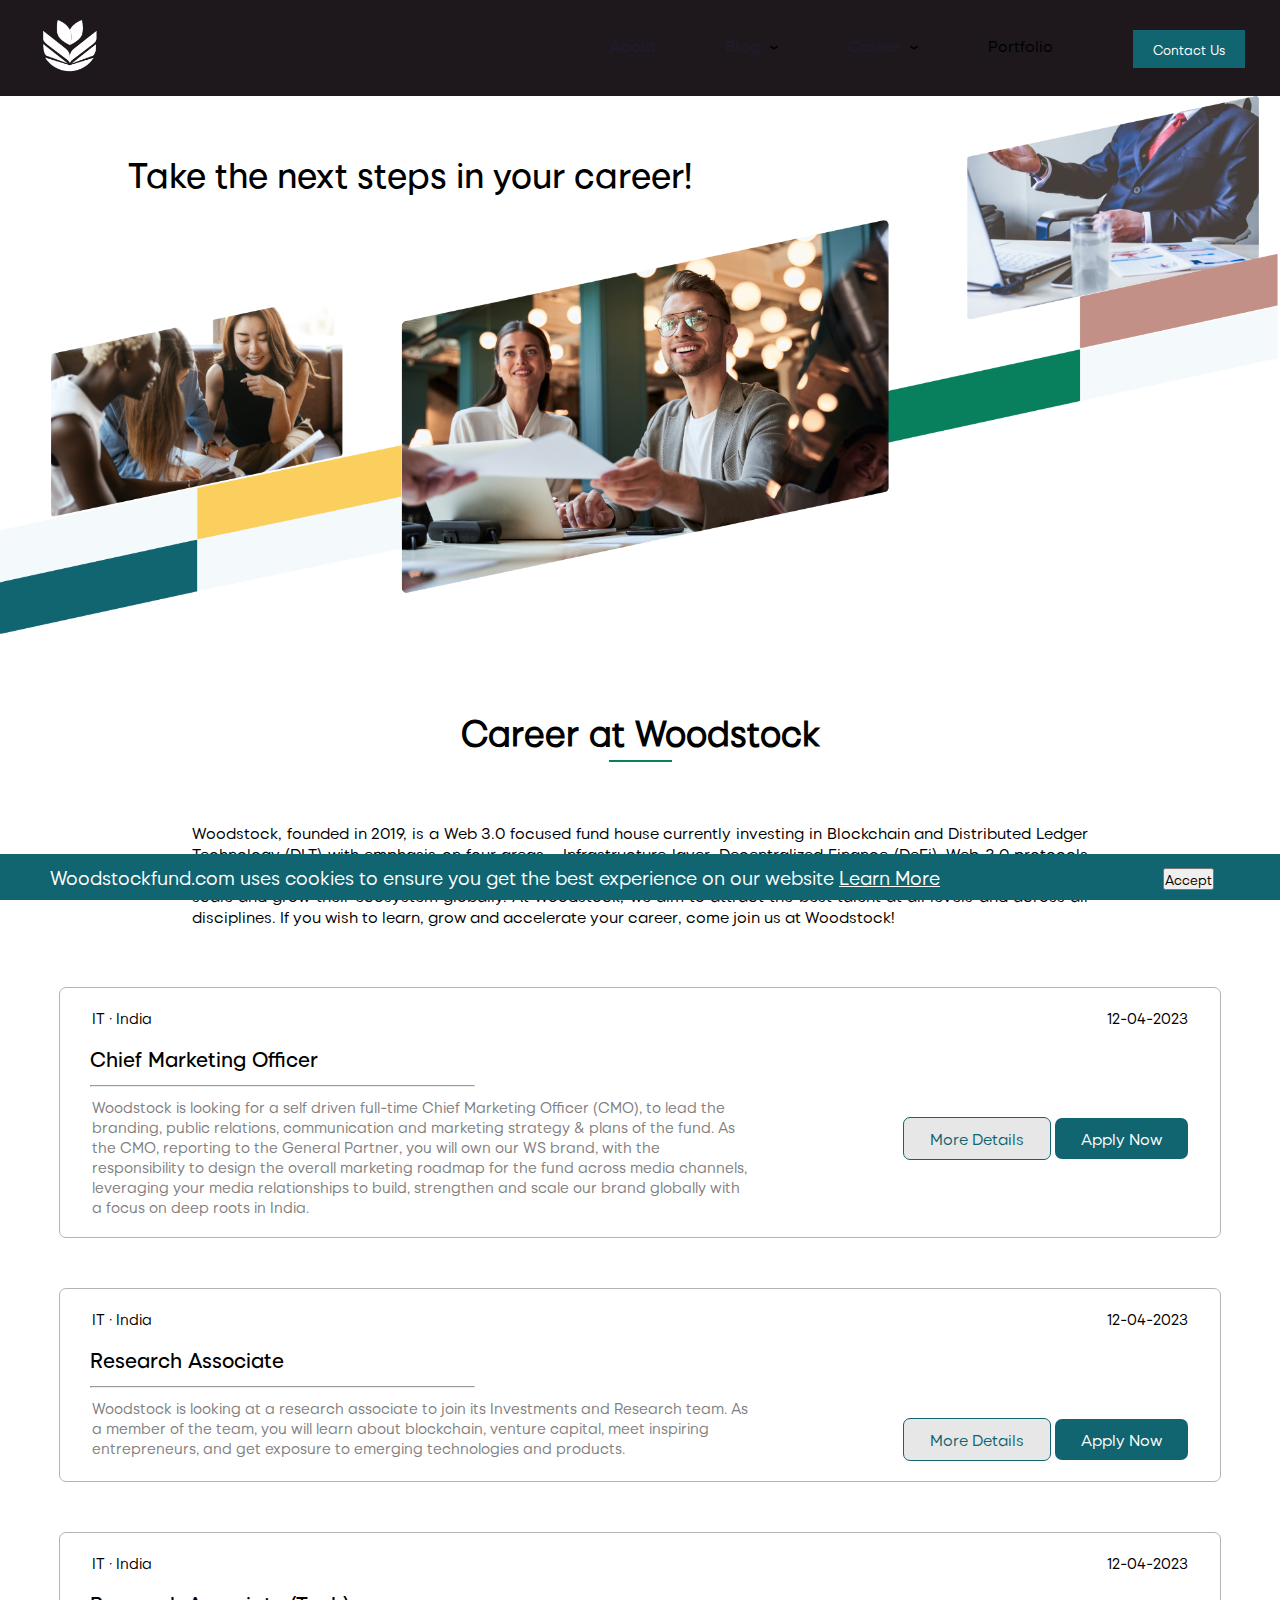
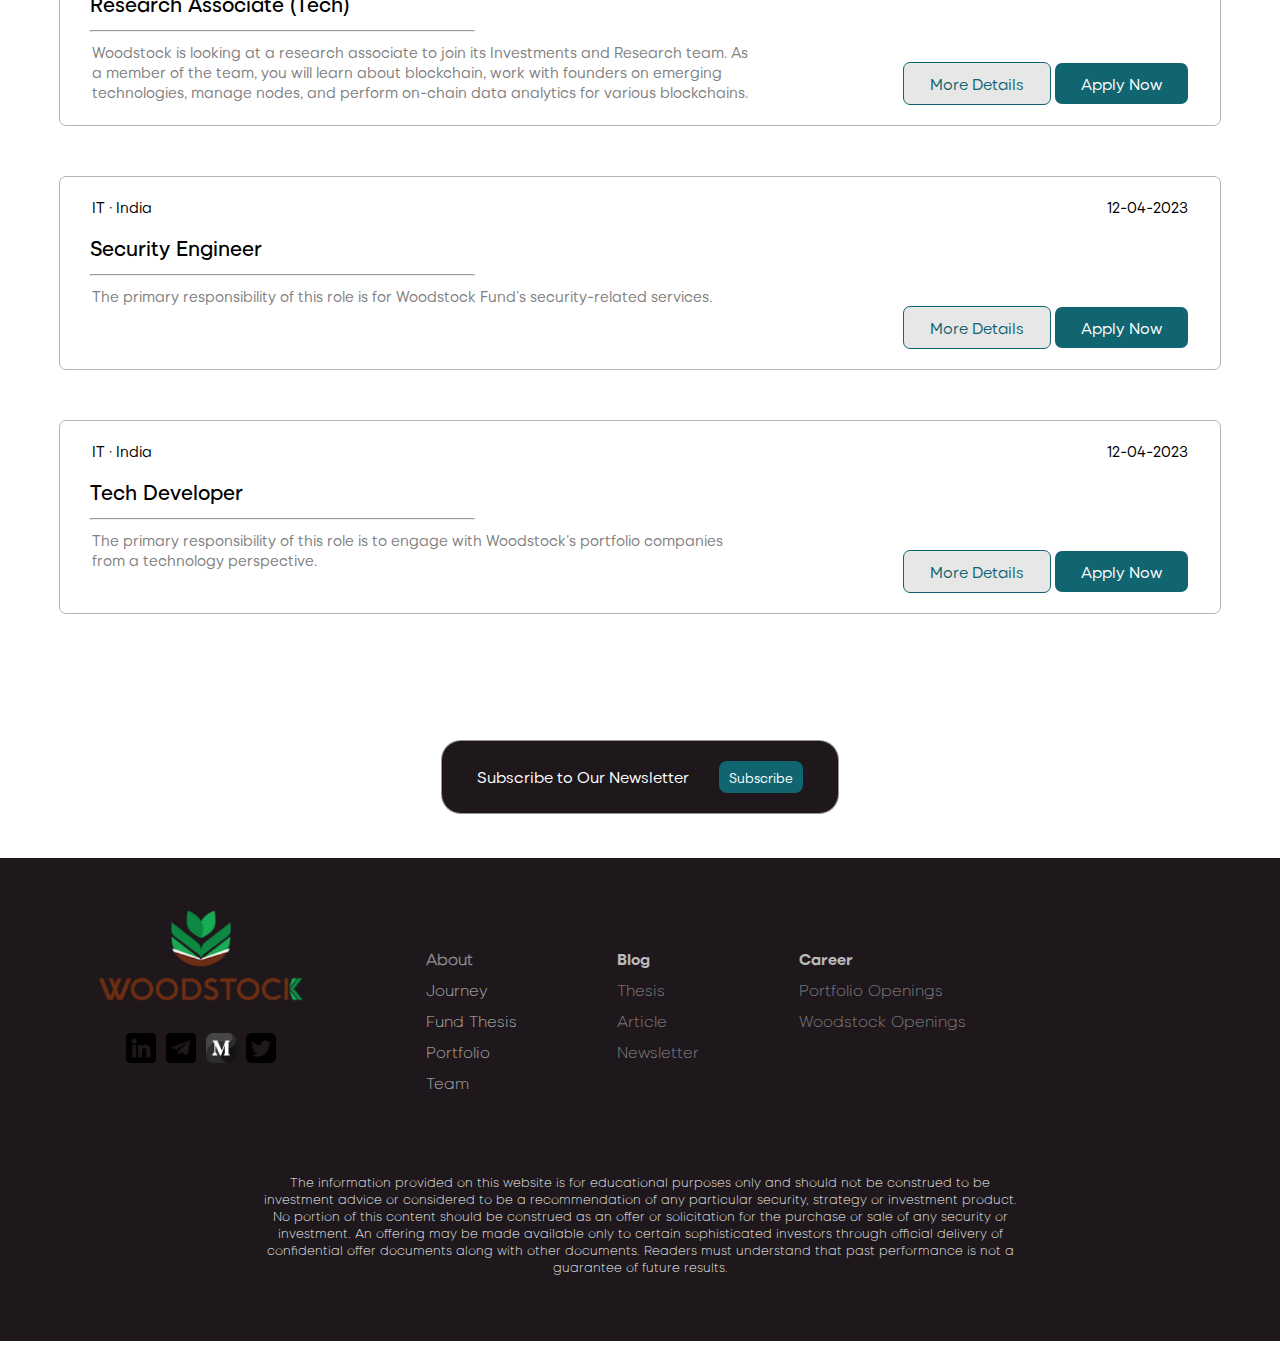
==== Career.html @ dc833dac "deploy" ====
<!DOCTYPE html>
<html lang="en">

<head>
   <meta charset="UTF-8">
   <meta http-equiv="X-UA-Compatible" content="IE=edge">
   <meta name="viewport" content="width=device-width, initial-scale=1.0">
   <link rel="stylesheet" href="style.css">
   <link rel="preconnect" href="https://fonts.googleapis.com">
   <link rel="stylesheet" href="Career.css">
   <link rel="icon" type="image/x-icon" href="/favicons.ico">
   <link rel="preconnect" href="https://fonts.gstatic.com" crossorigin>
   <link rel="stylesheet" href="https://unpkg.com/aos@next/dist/aos.css" />
   <link href="https://fonts.googleapis.com/css2?family=Poppins:wght@100;200;300;400;500;600;700;800;900&display=swap"
      rel="stylesheet">


   <title>Career | Workstock</title>
</head>

<body>

   <div id="apply-id-popup" class="apply-now-btn-pup">
      <span onclick="closepopup()" class="apply-now-x">X</span>
      <script charset="utf-8" type="text/javascript" src="//js.hsforms.net/forms/v2.js?pre=1"></script>
<script>
  hbspt.forms.create({
    region: "na1",
    portalId: "19859707",
    formId: "416e3d0a-2fb8-458c-b2ff-1b8a1da71794"
  });
</script>
   </div>

   <div id="btn-cookies" class="cookies">
      Woodstockfund.com uses cookies to ensure you get the best experience on our website <a style="color: white;" href="LearnMore">Learn More</a>
      <div onclick="controlcoo()" class="btn-cookie"><button>Accept</button></div>
   </div>

   <!-- NAVBAR -->
   <div style="background-color: #1e181c;" class="nav-div">
      <nav class="nav">
         <img id="img-logo-new" onclick="window.location='/'" src="./assets/Logos/Group 1.png"></img>
         <div class="logo-div">
            <!-- <img onclick="window.location='/'" src="./assets/Logos/Group 1.png"></img> -->
            <!-- <img onclick="window.location='/'" src="./assets/Logos/Group 1.png"></img> -->
            <ul class="nav-ul">
               <li onclick="window.location.href='/'" id="about-main">About <span></span>

               </li>
               <li class="blog-main" id="about-main">Blog<img id="downarrow" src="./assets/Designs/down-arrow.png">
                  <span></span>
                  <!-- <img style="margin:auto;display: block;width: 30px;height: 2px;position: relative;right: 17px;" src="./assets/Images/Rectangle 1421.png"></img> -->
                  <div id="blog-div" class="about-div">
                     <p id="about-p"><a style="text-decoration: none;" href="https://blog.woodstockfund.com/#thesis"
                           target="_blank">Thesis </a>
                        <img id='border-img' style="display:block" src="./assets/Designs/Path 5831.png"></img>
                     </p>
                     <div class="break-line"></div>
                     <p id="about-p"> <a style="text-decoration: none;" href="https://blog.woodstockfund.com/#art"
                           target="_blank">Article</a>
                        <img id='border-img' style="display:block" src="./assets/Designs/Path 5831.png"></img>
                     </p>
                     <div class="break-line"></div>
                     <p id="about-p"> <a style="text-decoration: none;" href="https://blog.woodstockfund.com/#pdf"
                           target="_blank">Newsletter</a>
                        <img id='border-img' style="display:block" src="./assets/Designs/Path 5831.png"></img>
                     </p>
                     <!-- <p onclick="ourOrigin(4)">Our Team</p> -->
                  </div>
                  <script>
                     function showBlog() {
                        document.getElementById('blog-div').style.display = 'block';
                     }
                     function hideBlog() {
                        document.getElementById('blog-div').style.display = 'none';
                     }
                     window.onload(checkcook());
                     function checkcook() {
                        let cookie = localStorage.getItem('accept');
                        if (cookie == 'yes') {
                           document.getElementById('btn-cookies').style.display = 'none';
                        }
                        console.log(cookie);
                     }
                     function controlcoo() {
                        localStorage.setItem('accept', 'yes');
                        document.getElementById('btn-cookies').style.display = 'none';

                     }
                  </script>
               </li>
               <li class="blog-main" id="about-main">Career<img id="downarrow" src="./assets/Designs/down-arrow.png">
                  <span></span>
                  <!-- <img style="margin:auto;display: block;width: 30px;height: 2px;position: relative;right: 17px;" src="./assets/Images/Rectangle 1421.png"></img> -->
                  <div id="blog-div" class="about-div">
                     <p id="about-p"><a style="text-decoration: none;" href="Career" target="_blank">Woodstock opening
                        </a>
                        <img id='border-img' style="display:block" src="./assets/Designs/Path 5831.png"></img>
                     </p>
                     <div class="break-line"></div>
                     <p id="about-p"> <a style="text-decoration: none;" href="https://jobs.woodstockfund.com/companies"
                           target="_blank">Portfolio Openings</a>
                        <img id='border-img' style="display:block" src="./assets/Designs/Path 5831.png"></img>
                     </p>

                     <!-- <p onclick="ourOrigin(4)">Our Team</p> -->
                  </div>
                  <script>
                     function showBlog() {
                        document.getElementById('blog-div').style.display = 'block';
                     }
                     function hideBlog() {
                        document.getElementById('blog-div').style.display = 'none';
                     }
                  </script>
               </li>
               <!-- <li><a class="a-text" href="/Career">Career</a>
                  <img style="margin:auto;display: block;width: 35px;height: 2px;position: relative;right: 10px;"
                     src="./assets/Images/Rectangle 1421.png"></img>
               </li> -->
               <li><a class="a-text" onclick="ourOrigin(3)">Portfolio</a></li>
            </ul>

            <div class="nav-contact">
               <button style="cursor: pointer;color: white;background-color: #106570"
                  onclick="window.location='/contact'">Contact Us</button>

            </div>
         </div>

         <img onclick="showmobNav()" id="three-line" src="./assets/Designs/3-line.png">
         <div onclick="hidemobNav()" id="mob-navbar" class="mob-navbar">
            <h2 id="x">X</h2>
            <ul class="mov-nav-ul">
               <li class="a-text">About</li>
               <hr>
               <li><a class="a-text" href="https://blog.woodstockfund.com/">Blog</a></li>
               <hr>
               <li><a class="a-text active" href="/Career">Career</a></li>
               <hr>
               <li><a class="a-text" onclick="ourOrigin(3)">Portfolio</a></li>
               <hr>
            </ul>
         </div>
      </nav>
   </div>
   <script>
      function showmobNav() {
         document.getElementById('mob-navbar').style.display = 'block';
      }
      function hidemobNav() {
         document.getElementById('mob-navbar').style.display = 'none';
      }

      // function ourOrigin(a){
      //    let element;
      //    if(a==1)
      //    element='our-origin';
      //    else if(a==2)
      //    element='our-journey';
      //    else if(a==3)
      //    element='our-portfolio';
      //    else if(a==4)
      //    element='our-team';
      //    document.getElementById(element).scrollIntoView(true);
      // }

   </script>

   <!-- HEADER -->

   <div class="career-header">
      <img id="hide-mob" src="./assets/Designs/career-header.png"></img>
      <img id="phone-img-head" src="./assets/Designs/AdobeStock_373166994.png"></img>
      <img id="phone-img-2head" src="./assets/Designs/pexels-alexander-suhorucov-6457515.png"></img>
      <p class="take-step-head">Take the next steps in your career!</p>
   </div>


   <div class="portfolio-section">
      <h3 id="career-open" class="below-header-container-heading">Career at Woodstock </h3>
      <img id="img-open" style="margin:auto;display: block;" src="./assets/Images/Rectangle 1421.png"></img>


      <div class="career-information">
         Woodstock, founded in 2019, is a Web 3.0 focused fund house currently investing in Blockchain and Distributed
         Ledger Technology (DLT) with emphasis on four areas - Infrastructure layer, Decentralized Finance (DeFi), Web
         3.0 protocols and Tokenization (both fungible and non-fungible). Woodstock works diligently with portfolio
         companies to help them scale and grow their ecosystem globally.

         At Woodstock, we aim to attract the best talent at all levels and across all disciplines. If you wish to learn,
         grow and accelerate your career, come join us at Woodstock!
      </div>




      <div class="portfolio-opening">
         <div class="job-opening-card">
            <div class="job-post-date-time">
               <div class="job-loc">IT · India</div>
               <div class="job-date">12-04-2023</div>
            </div>
            <div class="title-dev">
               Chief Marketing Officer
            </div>
            <div class="hr">
               <hr>
            </div>
            <div class="job-desc-container">
               <div class="job-desc">
                  Woodstock is looking for a self driven full-time Chief Marketing Officer (CMO), to lead the branding, public relations, communication and marketing strategy & plans of the fund. As the CMO, reporting to the General Partner, you will own our WS brand, with the responsibility to design the overall marketing roadmap for the fund across media channels, leveraging your media relationships to build, strengthen and scale our brand globally with a focus on deep roots in India.
               </div>
               <div class="apply-btn">
                  <button onclick="openjobDesc(1)"
                     style="background-color: rgb(231, 231, 231);color: #106570;border: 1px solid #106570;"
                     id="dt1">More Details</button>
                  <button onclick="openpopup()">Apply Now</button>
               </div>
            </div>
            <div id="d1" class="job-desc-drop">
               <div class="job-desc-drop-inner-main">
                  <div class="left-drop">
                     <ul>
                     </ul>
                     <h3>What you'll do</h3>

                     <strong>Brand & Positioning:</strong><br><br>
                     <ul>
                        <li><b>Brand &amp; Positioning:</b><br>
                          • Build and scale our WS brand as a strategic competitive advantage, building a brand of choice for investors and investees<br>
                          • Shape and communicate our vision and mission<br>
                          • Translate brand elements into plans and go-to-market strategies with a targeted audience approach
                        </li>
                        <br>
                        <li><b>Communication &amp; Public Relations:</b><br>
                          • Leverage the Web 3 communities and media channels, including events, to strengthen our brand presence, creating visibility &amp; thought leadership<br>
                          • Build and execute a strong Communications Strategy &amp; Plan, internally &amp; externally<br>
                          • Define our Value Proposition and work closely with the HR team to embed its elements to strengthen our culture<br>
                          • Coach and prepare our WS leaders for external events
                        </li>
                        <br>
                        <li><b>Marketing &amp; growth for Portfolio companies:</b><br>
                          • Set marketing goals and milestones, execute impactful marketing campaigns for WS on a global and national scale<br>
                          • Advise individual investees, running programs, making connections &amp; driving outcomes<br>
                          • Plan, implement and manage marketing strategy<br>
                          • Identify &amp; work closely with agencies to execute on marketing plan
                        </li>
                        <br><br>
                        <li><b>Scope includes Global, emerging technology and network of relationships</b></li>
                      </ul>
                 
                  </div>
                  <div class="right-drop">

                     <h3>Job requirements and qualifications:</h3>

                     <br><br>
                     <ul>
                        <li>• 10+ years of experience in Marketing/ Brand/ Communication leadership roles.</li>
                        <li>• Should have led brands, campaigns &amp; marketing strategies to drive outcomes.</li>
                        <li>• Strong Communications background, Public Relations experience is a plus.</li>
                        <li>• Prior experience in building and scaling a start up brand is preferred.</li>
                        <li>• Relevant understanding of/ experience with CRM and SEO tools like Google Analytics, Google AdWords, HubSpot, WebTrends, Salesforce, etc.</li>
                        <li>• Self driven &amp; passionate, with excellent communication and interpersonal skills.</li>
                        <li>• MBA in Marketing, Management or similar relevant field preferred.</li>
                        <li>• Some experience/knowledge of blockchain/VC/ Web 3 space is good to have.</li>
                        <li>• Role will be based out of UAE (preferable)/ India, mostly remote working, in/outside country travel expected.</li>
                      </ul>
                  <br>
                  <h4>Level: Senior Management</h4>
                  <button onclick="window.location.href='../Jobs/JD_CMO_Woodstock.pdf'" class="Download-job">Download Job Description</button>
                  </div>
               </div>
               
            </div>
            
         </div>
      </div>






      
      <div class="portfolio-opening">
         <div class="job-opening-card">
            <div class="job-post-date-time">
               <div class="job-loc">IT · India</div>
               <div class="job-date">12-04-2023</div>
            </div>
            <div class="title-dev">
               Research Associate
            </div>
            <div class="hr">
               <hr>
            </div>
            <div class="job-desc-container">
               <div class="job-desc">
                  Woodstock is looking at a research associate to join its Investments and Research team. As a member of the team, you will learn about blockchain, venture capital, meet inspiring entrepreneurs, and get exposure to emerging technologies and products.
               </div>
               <div class="apply-btn">
                  <button onclick="openjobDesc(2)"
                     style="background-color: rgb(231, 231, 231);color: #106570;border: 1px solid #106570;"
                     id="dt2">More Details</button>
                  <button onclick="openpopup()">Apply Now</button>
               </div>
            </div>
            <div id="d2" class="job-desc-drop">
               <div class="job-desc-drop-inner-main">
                  <div class="left-drop">
                     <ul>
                     </ul>
                     <h3>What you'll do</h3>
                     <br>
                     <!-- <strong>Brand & Positioning:</strong><br><br> -->
                     <ul>
                        <li>• Stay updated with industry news plus grants, hackathons, and accelerator programs to find early-stage companies as per the fund’s thesis and build a network of sources. Develop a keen point of view on investment in
                          various categories and companies. Work on well-rounded and informed theses.</li>
                        <li>• Connect with prospective investments and entrepreneurs on calls. Carry out extensive due diligence of their product, business plan, go-to market strategy, token economics, team, competitive position, and the like.</li>
                        <li>• Take up complete ownership of the deal – from introduction, due-diligence, financial modeling, investment notes, investment committee presentations to closing. Act as the primary point of contact for portfolio
                          company management. Provide ongoing support to portfolio companies.</li>
                        <li>• Engage in building financial models and token models, write and publish research articles to build thought leadership in the space.</li>
                      </ul>
                 
                  </div>
                  <div class="right-drop">

                     <h3>Job requirements and qualifications:</h3>

                     <br><br>
                     <ul>
                        <li style="list-style: circle;">• At least 1-2 years of experience working in a blockchain, traditional finance, venture capital, or product management role.</li>
                        <li>• Genuine interest and belief in blockchain and digital assets’ value propositions and deeply optimistic about the future of Web 3.0.</li>
                        <li>• Fluent in spoken and written English. Analytical and organized mind with remarkable attention to detail.</li>
                        <li>• In-depth knowledge of performing financial, valuation, and comprehensive quantitative analysis.</li>
                      </ul>
                      <br>
                      <h5>Added Advantage</h5>
                      <ul>
                        <li>• Previous experience in Web 3.0 role and in-depth understanding of the space. <br>
                          <p style="font-size:75%;">(experience in coding, understanding blockchain consensus mechanisms, technical security risks)</p>
                        </li>
                      </ul>
                  <br>
                  
                  </div>
                  <br>
                  <div>
                     <h2>Problem Statement</h2>
                  
                  <hr>
                  <br>
                  <div class="col-12 col-md-4" id="desc">
                      <p><strong style="color: #106570;">NFT Problem Statement <br><span>(Upto 2 Pages)</span></strong></p><br>
                      <ul>
                        <li>What is the macro trend for collectible NFTs for a 3 year time horizon?</li>
                        <li>Open problem statement: a brief article on any topic in the NFT sub sector that interests you.</li>
                      </ul>
                      <br><br>
                      <p><strong style="color: #106570;">DeFi Problem Statement <br><span>(Upto 2 Pages)</span></strong></p><br>
                      <ul>
                        <li>One Pager Investment Memo on any DeFi project that interests you.</li>
                        <li>What are some DeFi primitives - Instruments that haven’t been implemented in Traditional Finance before and what excites you the most?</li>
                      </ul>
                      <br><br>
                      <p><strong  style="color: #106570;">Layer-1 Problem Statement <br><span>(Upto 2 Pages)</span></strong></p><br>
                      <ul>
                        <li>Develop a valuation framework for layer-1 blockchain tokens, and use it to arrive at a valuation for Ethereum.</li>
                        
                      </ul>
                  </div>

                  <br><br>

                  <p style="font-size:10px">*Kindly submit/upload your response to any 1 problem statement while applying for the position.</p>
               </div>
            </div>
            </div>
         </div>
      </div>





      
      


      <div class="portfolio-opening">
         <div class="job-opening-card">
            <div class="job-post-date-time">
               <div class="job-loc">IT · India</div>
               <div class="job-date">12-04-2023</div>
            </div>
            <div class="title-dev">
               Research Associate (Tech)
            </div>
            <div class="hr">
               <hr>
            </div>
            <div class="job-desc-container">
               <div class="job-desc">
                  Woodstock is looking at a research associate to join its Investments and Research team. As a member of the team, you will learn about blockchain, work with founders on emerging technologies, manage nodes, and perform on-chain data analytics for various blockchains.
               </div>
               <div class="apply-btn">
                  <button onclick="openjobDesc(3)"
                     style="background-color: rgb(231, 231, 231);color: #106570;border: 1px solid #106570;"
                     id="dt3">More Details</button>
                  <button onclick="openpopup()">Apply Now</button>
               </div>
            </div>
            <div id="d3" class="job-desc-drop">
               <div class="job-desc-drop-inner-main">
                  <div class="left-drop">
                     <ul>
                     </ul>
                     <h3>What you'll do</h3>
                     <br>
                     <!-- <strong>Brand & Positioning:</strong><br><br> -->
                     <ul>
                        <li>• Stay updated with industry news plus grants, hackathons, and accelerator programs to find early-stage companies as per the fund’s thesis and build a network of sources. Develop a keen point of view on investment in
                          various categories and companies. Work on well-rounded and informed theses.</li>
                        <li>• Connect with prospective investments and entrepreneurs on calls. Carry out extensive due diligence of their product, business plan, go-to market strategy, token economics, team, competitive position, and the like.</li>
                        <li>• Take up complete ownership of the technical due diligence process for companies being considered for investment. Provide ongoing support to portfolio companies.</li>
                        <li>• Write and publish research articles to build thought leadership in the space.</li>
                      </ul>
                 
                  </div>
                  <div class="right-drop">

                     <h3>Job requirements and qualifications:</h3>

                     <br><br>
                     <ul>
                        <li>• Genuine interest and belief in blockchain and digital assets’ value propositions and deeply optimistic about the future of Web 3.0.</li>
                        <li>• Experience in one scripting language (Python, Ruby) and one object-oriented programming language (C++, Java)</li>
                        <li>• Versatility when encountered with new programming languages</li>
                        <li>• Fluent in spoken and written English. Analytical and organized mind with remarkable attention to detail.</li>
                      </ul>
                      <br>
                      <h5>Added Advantage</h5>
                      <ul>
                        <li>• Previous experience in Web 3.0 role and in-depth understanding of the space. <br>
                           <p style="font-size:75%;">(experience in coding, understanding blockchain consensus mechanisms, technical security risks)</p>
                         </li>
                          
                      </ul>
                  <br>
                  
                  </div>
                  <div>
                     <h2>Problem Statement</h2>
                  
                  <hr>
                  <br>
                  <div class="col-12 col-md-4" id="desc">
                      
                      <ul>
                        <li>A brief article on the architecture of Oracles and which according to you is the best design.</li>
                       
                      </ul>
                      <br><br>
                      
                      <ul>
                        <li>A brief article on the architecture of ZKRollups and Differentiate between different ZK based projects.</li>
                        
                      </ul>
                      <br><br>
                     
                      <ul>
                        <li>A brief article on the MEV projects such as Chainlink Fair sequence services, submarine sends, Flashbots.</li>
                        
                      </ul>
                  </div>

                  <br><br>

                  <p style="font-size:10px">*Kindly submit/upload your response to any 1 problem statement while applying for the position.</p>
               </div>
               </div>
            </div>
         </div>
      </div>







      <div class="portfolio-opening">
         <div class="job-opening-card">
            <div class="job-post-date-time">
               <div class="job-loc">IT · India</div>
               <div class="job-date">12-04-2023</div>
            </div>
            <div class="title-dev">
               Security Engineer
            </div>
            <div class="hr">
               <hr>
            </div>
            <div class="job-desc-container">
               <div class="job-desc">
                  The primary responsibility of this role is for Woodstock Fund’s security-related services.
               </div>
               <div class="apply-btn">
                  <button onclick="openjobDesc(4)"
                     style="background-color: rgb(231, 231, 231);color: #106570;border: 1px solid #106570;"
                     id="dt4">More Details</button>
                  <button onclick="openpopup()">Apply Now</button>
               </div>
            </div>
            <div id="d4" class="job-desc-drop">
               <div class="job-desc-drop-inner-main">
                  <div class="left-drop">
                     <ul>
                     </ul>
                     <h3>Key responsibilities for this role include</h3>
                     <br>
                     <!-- <strong>Brand & Positioning:</strong><br><br> -->
                     <ul>
                        <li>• Proactively monitor/review smart contracts of portfolio companies and corresponding important third-party partnerships for vulnerabilities</li>
                        <li>• Conduct security reviews for portfolio companies</li>
                        <li>• Work directly with the external blockchain developers to audit their code and secure their products including smart contracts, protocols and dapp.</li>
                        <li>• Conduct security research and publish findings in technical blog posts / conferences.</li>
                        <li>• Improve our processes and offering and strive for the satisfaction of our clients</li>
                        <li>• Contribute to our internal security tools and create new ones that help improve the security services by following good engineering practices.</li>
                        <li>• If you are excited about hacking, threat modeling, scanning, auditing, designing, and enhancing the security of smart contracts across the board then you will be a great fit in this role.</li>
                      </ul>
                      <br>
                      <p>While you work with investee companies, we will also provide you with great opportunities to get involved with research and development efforts to help us raise the standards of blockchain security.</p><br>
                 
                  </div>
                  <div class="right-drop">

                     <h3>Job requirements and qualifications:</h3>

                     <br><br>
                     <ul>
                        <li>• Passion for Cryptocurrency/Defi/Blockchain</li>
                        <li>• 2+ years of experience with solidity, the EVM and blockchain technology</li>
                        <li>• Experience in <span style="color: #434343;">security auditing of smart contracts, formal verification of smart contracts or penetration testing</span></li>
                        <li>• Bachelors or above in Computer Science/Information Technology/Computer Security or a related field</li>
                        <li>• Experienced in threat and vulnerability management, penetration testing and SecOps (intrusion detection, security logging, malware analysis, and forensics)</li>
                        <li>• Experience developing tooling in Solidity, Vyper, Javascript and Python</li>
                      </ul>
                      <br>
                      <h5>Added Advantage</h5>
                      <ul>
                        <ul>
                           <li>• Working knowledge of threat analysis, APT or threat response</li>
                           <li>• Professional experience as SWE, or Security Engineer</li>
                           <li>• Strong Math background</li>
                         </ul>
                          
                      </ul>
                  <br>
                  
                  </div>
               </div>
            </div>
         </div>
      </div>








      <div class="portfolio-opening">
         <div class="job-opening-card">
            <div class="job-post-date-time">
               <div class="job-loc">IT · India</div>
               <div class="job-date">12-04-2023</div>
            </div>
            <div class="title-dev">
               Tech Developer
            </div>
            <div class="hr">
               <hr>
            </div>
            <div class="job-desc-container">
               <div class="job-desc">
                  The primary responsibility of this role is to engage with Woodstock’s portfolio companies from a technology perspective.
               </div>
               <div class="apply-btn">
                  <button onclick="openjobDesc(5)"
                     style="background-color: rgb(231, 231, 231);color: #106570;border: 1px solid #106570;"
                     id="dt5">More Details</button>
                  <button onclick="openpopup()">Apply Now</button>
               </div>
            </div>
            <div id="d5" class="job-desc-drop">
               <div class="job-desc-drop-inner-main">
                  <div class="left-drop">
                     <ul>
                     </ul>
                     <h3>Key responsibilities for this role include</h3>
                     <br>
                     <!-- <strong>Brand & Positioning:</strong><br><br> -->
                     <ul>
                        <li>• Building and maintaining a development report/dashboard for tracking developer growth across major ecosystems</li>
                        <li>• Tracking code and product progress of all portfolio companies</li>
                        <li>• Helping teams on development tasks</li>
                        <li>• Sharing insights for improvement</li>
                        <li>• Contributing to our internal tools and create new ones</li>
                        <li>• Following all partnerships formed and integrations made by portfolio companies</li>
                      </ul>
                      <br>
                      <p>We are looking to hire someone with a full-stack development skill set, and expect the candidates to have the ability to write robust code, analyse data, present insights, build relationships, and provide value end-to-end. The role will help the individual build great connections, work on various new technologies, and understand the blockchain development space.</p><br>
                 
                  </div>
                  <div class="right-drop">

                     <h3>Job requirements and qualifications:</h3>

                     <br><br>
                     <ul>
                        <li>• Passion for blockchain tech and development</li>
                        <li>• Proficiency in at least one frontend and one backend language, besides basic understanding of C, C++, Java, Python, and JavaScript</li>
                        <li>• Bachelors or above in Computer Science/Information Technology or a related field</li>
                        <li>• Prior experience in independent development</li>
                        <li>• Familiarity with API integrations, GitHub, and CICD pipeline</li>
                      </ul>
                      <br>
                      <h5>Additional advantageous skills</h5>
                      <ul>
                        <ul>
                           <li>• Professional experience as SDE</li>
                           <li>• Strong CS background</li>
                         </ul>
                          
                      </ul>

                  <br>
                  
                  
                  </div>
                  <div>
                     <br>
                     <h2>Problem Statement (Any 1)</h2>
                  
                  <hr>
                  <br>
                  1. Build a dashboard of on-chain metrics for any blockchain and draw relevant insights from it and present it to us.
                  <br>
                  2. Build a developer report which gives dev activity on various blockchains (at least 2) and this should be a GitHub project which generates the report.
                  <br><br>
                  <p style="font-size:10px">*Kindly submit/upload your response to any 1 problem statement while applying for the position.</p>
                  </div>
               </div>
            </div>
         </div>
      </div>





   </div>







   <!-- <div style="margin-bottom: 150px;" class="portfolio-section">
      <h3 style="margin-top: 70px;" class="below-header-container-heading">Woodstock Opening </h3>
      <img id="img-open" style="margin:auto;display: block;" src="./assets/Images/Rectangle 1421.png"></img>


      <div class="portfolio-opening">
         <div class="job-opening-card">
            <div class="job-post-date-time">
               <div class="job-loc">IT · India</div>
               <div class="job-date">12-04-2023</div>
            </div>
            <div class="title-dev">
               Blockchain Developer
            </div>
            <div class="hr">
               <hr>
            </div>
            <div class="job-desc-container">
               <div class="job-desc">
                  Lorem Ipsum Is Simply Dummy Text Of The Printing And Typesetting Industry. Lorem Ipsum Has Been The
                  Industry’s Standard Dummy Text Ever Since The 1500S, When An Unknown Printer Took A Galley Of Type And
                  Scrambled It To Make A Type Specimen Book. It Has Survived Not Only Five Centuries,
               </div>
               <div class="apply-btn">
                  <button>Apply Now</button>
               </div>
            </div>
         </div>
      </div>


      <div class="portfolio-opening">
         <div class="job-opening-card">
            <div class="job-post-date-time">
               <div class="job-loc">IT · India</div>
               <div class="job-date">12-04-2023</div>
            </div>
            <div class="title-dev">
               Blockchain Developer
            </div>
            <div class="hr">
               <hr>
            </div>
            <div class="job-desc-container">
               <div class="job-desc">
                  Lorem Ipsum Is Simply Dummy Text Of The Printing And Typesetting Industry. Lorem Ipsum Has Been The
                  Industry’s Standard Dummy Text Ever Since The 1500S, When An Unknown Printer Took A Galley Of Type And
                  Scrambled It To Make A Type Specimen Book. It Has Survived Not Only Five Centuries,
               </div>
               <div class="apply-btn">
                  <button>Apply Now</button>
               </div>
            </div>
         </div>
      </div>


      <div class="portfolio-opening">
         <div class="job-opening-card">
            <div class="job-post-date-time">
               <div class="job-loc">IT · India</div>
               <div class="job-date">12-04-2023</div>
            </div>
            <div class="title-dev">
               Blockchain Developer
            </div>
            <div class="hr">
               <hr>
            </div>
            <div class="job-desc-container">
               <div class="job-desc">
                  Lorem Ipsum Is Simply Dummy Text Of The Printing And Typesetting Industry. Lorem Ipsum Has Been The
                  Industry’s Standard Dummy Text Ever Since The 1500S, When An Unknown Printer Took A Galley Of Type And
                  Scrambled It To Make A Type Specimen Book. It Has Survived Not Only Five Centuries,
               </div>
               <div class="apply-btn">
                  <button>Apply Now</button>
               </div>
            </div>
         </div>
      </div>
      <div class="portfolio-opening">
         <div class="job-opening-card">
            <div class="job-post-date-time">
               <div class="job-loc">IT · India</div>
               <div class="job-date">12-04-2023</div>
            </div>
            <div class="title-dev">
               Blockchain Developer
            </div>
            <div class="hr">
               <hr>
            </div>
            <div class="job-desc-container">
               <div class="job-desc">
                  Lorem Ipsum Is Simply Dummy Text Of The Printing And Typesetting Industry. Lorem Ipsum Has Been The
                  Industry’s Standard Dummy Text Ever Since The 1500S, When An Unknown Printer Took A Galley Of Type And
                  Scrambled It To Make A Type Specimen Book. It Has Survived Not Only Five Centuries,
               </div>
               <div class="apply-btn">
                  <button>Apply Now</button>
               </div>
            </div>
         </div>
      </div>
   </div> -->
   <br><br><br><br><br><br>







   <div class="subscribe-news-letter">
      <div onclick="document.getElementById('subscribe-popup1').style.display='flex'" class="subscribe-container">
         <div class="subscribe-now-us"> Subscribe to Our Newsletter</div>
         <div class="subcribe-now-us-btn"><button>Subscribe</button></div>
      </div>
   </div>
   <div id="subscribe-popup1" class="subscribe-popup-main1">
      <div class="subscribe-poup1">
         <div class="subscribe-popup-container1">
            <span class="cut-x1" onclick="document.getElementById('subscribe-popup1').style.display='none'">X</span>
            <script charset="utf-8" type="text/javascript" src="//js.hsforms.net/forms/v2.js?pre=1"></script>
            <script>
               hbspt.forms.create({
                  region: "na1",
                  portalId: "19859707",
                  formId: "cf0dc107-07b1-40cc-9e85-19c54af6ad12"
               });

            </script>
         </div>
      </div>
   </div>
   <style>
      .subscribe-popup-main1 {
         width: 100vw;
         display: flex;
         justify-content: center;
         position: relative;
         bottom: 200px;
         z-index: 9999999;
      }

      .subscribe-poup1 {
         width: 30vw;
         box-shadow: 1px 1px 2px 2px rgba(193, 193, 193, 0.676);
         margin: 10px;
         padding: 20px;
         border-radius: 10px;
         background-color: white;
         position: relative;

      }

      #subscribe-popup1 {
         display: none;
      }

      .subscribe-poup {
         padding: 50px 10px;
         position: absolute;
         display: flex;
         justify-content: center;
         top: 0;
         width: 30vw;
         z-index: 9999999;
         background-color: rgb(255, 255, 255);
         overflow: hidden;
         margin-left: 33%;
         border-radius: 15px;
         margin-top: 30vh;
      }

      .cut-x,
      .cut-x1 {
         position: absolute;
         right: 10%;
         cursor: pointer;
      }

      .cut-x:hover {
         position: absolute;
         right: 10%;
         cursor: pointer;
         font-weight: bolder;
         scale: 1.1;
      }

      .cut-x1:hover {
         position: absolute;
         right: 10%;
         cursor: pointer;
         font-weight: bolder;
         scale: 1.1;
      }

      #subscribe-popup {
         display: none;
      }

      .subscribe-popup-main {
         height: 200vh;
         width: 100vw;
         background-color: rgba(0, 0, 0, 0.768);
         position: absolute;
         top: 0;
         z-index: 99999999;
      }

      .subscribe-container {
         display: flex;
         background-color: #1e181c;
         border: 0.5px solid rgba(255, 255, 255, 0.531);
         padding: 20px;
         color: white;
         border-radius: 20px;
         flex-wrap: wrap;
         justify-content: space-evenly;
      }

      .subscribe-now-us {
         margin: 0px 15px;
         margin-top: 5px;

      }

      .subcribe-now-us-btn button {
         margin: 0px 15px;
         padding: 7px 10px;
         background-color: #106570;
         color: white;
         border: none;
         cursor: pointer;
         border-radius: 8px;
         transition-duration: 0.5s;
      }

      .subcribe-now-us-btn:hover {
         scale: 1.05;
         transition-duration: 0.5s;
      }

      @media screen and (max-width: 900px) {
         .subscribe-poup {
            padding: 50px 10px;
            position: absolute;
            display: flex;
            justify-content: center;
            top: 0;
            width: 90vw;
            z-index: 9999999;
            background-color: rgb(255, 255, 255);
            overflow: hidden;
            margin-left: 3%;
            border-radius: 15px;
            margin-top: 30vh;
         }

         .subscribe-poup1 {
            width: 90vw;
         }

         .subcribe-now-us-btn button {
            margin-top: 15px;
         }

         .subscribe-container {
            margin: 10px;
         }
      }
   </style>
   <div class="final-container">

      <div class="quick-link-parent-container">
         <div class="quick-links-container">
            <div>
               <div>
                  <img id="workstock-quick-logo" src="./assets/Logos/brand.png"></img>
                  <div class="social-icons">
                     <a href="https://www.linkedin.com/company/woodstock-fund/"><img
                           src="./assets/Logos/linkedin-sign.png"></img></a>
                     <a href="https://t.me/woodstockfund"><img src="./assets/Logos/telegram.png"></img></a>
                     <a href="https://woodstockfund.medium.com/"><img src="./assets/Logos/medium.png"></img></a>
                     <a href="https://twitter.com/Woodstockfund"><img src="./assets/Logos/twitter-sign.png"></img></a>
                  </div>
               </div>
            </div>
            <div id="one-link" class="quick-link-boxes">
               <ul>
                  <li id="strong"><a href="/#our-origin">About</a></li>
                  <li onclick="ourOrigin(2)">Journey</li>
                  <li <a href="https://studiorawcanvas.com/fund-thesis/">Fund Thesis</a></li>
                  <li onclick="ourOrigin(3)">Portfolio</li>
                  <li onclick="ourOrigin(4)">Team</li>
               </ul>
            </div>
            <div class="quick-link-boxes">
               <ul>
                  <li id="strong">Blog</li>
                  <li><a href="https://blog.woodstockfund.com/#thesis">Thesis</a></li>
                  <li><a href="https://blog.woodstockfund.com/#art">Article</a></li>
                  <li><a href="https://blog.woodstockfund.com/#pdf">Newsletter</a></li>
               </ul>
            </div>
            <div class="quick-link-boxes">
               <ul>
                  <li id="strong">Career</li>
                  <li><a href="/Career">Portfolio Openings</a></li>
                  <li><a href="https://jobs.woodstockfund.com/companies">Woodstock Openings</a></li>
               </ul>
            </div>
         </div>
      </div>

      <p>The information provided on this website is for educational purposes only and should not be construed to be
         investment advice or considered to be a recommendation of any particular security, strategy or investment
         product. No portion of this content should be construed as an offer or solicitation for the purchase or sale of
         any security or investment. An offering may be made available only to certain sophisticated investors through
         official delivery of confidential offer documents along with other documents. Readers must understand that past
         performance is not a guarantee of future results.</p>
      <br><br>
   </div>



   <div class="footer">
      READ OUR <a href="https://woodstockfund.com/legal.html#section-Privacy">PRIVACY POLICY</a>, <a
         href="https://woodstockfund.com/legal.html#section-Terms">TERMS OF USE</a> AND <a
         href="https://woodstockfund.com/legal.html#section-Cookies">COOKIE POLICY</a> HERE.
   </div>




   <script>

      function openjobDesc(n) {

         if (document.getElementById('dt' + n).innerHTML == "Hide Details") {
            document.getElementById('d' + n).style.height = "0";
            document.getElementById('dt' + n).innerHTML = "More Details";
         }
         else {
            document.getElementById('d' + n).style.height = "auto";
            document.getElementById('dt' + n).innerHTML = "Hide Details";
         }
         
      }

      function openpopup(){
         document.getElementById('apply-id-popup').style.display='block';
      }
      function closepopup(){
         document.getElementById('apply-id-popup').style.display='none';
      }
   </script>
</body>

</html>
---- style.css ----
@font-face {
   font-family: 'izmir';
   src: url(./fonts/Izmir/Ahmet\ Altun\ -\ Izmir-Regular.otf);
}

@font-face {
   font-family: 'izmir-bold';
   src: url(./fonts/Izmir/Ahmet\ Altun\ -\ Izmir-Bold.otf);
}

@font-face {
   font-family: 'izmir1';
   src: url(./fonts/Izmir/Ahmet\ Altun\ -\ Izmir-Extralight.otf);
}

@font-face {
   font-family: 'izmir-medium';
   src: url(./fonts/Izmir/Ahmet\ Altun\ -\ Izmir-Medium.otf);
}

* {
   margin: 0;
   padding: 0;
   overflow-x: hidden;
   font-family: 'izmir', sans-serif;
   scroll-behavior: smooth;
    
}

body {
   background-color: #ffffff;
}

.top-nav {
   text-align: center;
   padding: 10px;
   padding-bottom: 15px;
   background-color: #000000;
   color: white;
}
.new-btn{
   background-color: white;
   color: black;
   border-radius: 10px;
   font-size: 0.7rem;
   padding: 3px 7px;  
   font-family: 'izmir-bold';

}

#cut-nav {
   position: absolute;
   right: 20px;
   cursor: pointer;
}
.cookies{
   position: fixed;
   bottom: 0;
   background-color: #106570;
   color: white;
   width: 100vw;
   padding-left: 12%;
   padding: 10px 50px;
   font-size: 1.2rem;
   z-index: 99999999;

}
.btn-cookie{
   position: absolute;
   bottom: 10px;
   right: 12%;
   color: white;
   cursor: pointer;
}
#btn-cookies{
   /* display: none; */
}
.lower-header-main-container{
   padding: 60px;
    line-height: 45px;
    font-family: 'izmir';
    position: relative;
    bottom: 100px;
   background-color: #F9FAFE;
   text-align: center;
}
.lower-header-main{
   width: 60vw;
   opacity: 0.9;
   font-size: 1.5rem;
    max-width: 980px;
    display: block;
    margin: auto;
}
/* NAVBAR */
.nav {
   display: flex;
   width: 100vw;
   justify-content: space-between;
   padding-top: 20px;
   padding-bottom: 20px;
   position: relative;
   overflow: visible;
   left: -35px;
   margin-right: 290px;
}

#img-logo-new {
   margin-left: 70px;
}

.nav-div {
   position: relative;
   z-index: 2;
   overflow: visible;
}

.nav-ul {
   overflow: hidden;
   padding-right: 10px;
}

.logo-div {
   display: flex;
   overflow: hidden;
}

.logo-div img {
   margin-left: 50px;
   height: 50px;
}

#three-line {
   display: none;
   width: 30px;
   height: 20px;
   position: absolute;
   right: 7%;
   top: 30px;
}

.mob-navbar {
   width: 100vw;
   height: 100vh;
   background-color: #1e181c;
   top: 0;
   z-index: 99999;
   color: white;
   position: fixed;
}

#mob-navbar {
   display: none;
}

#x {
   color: rgba(255, 255, 255, 0.864);
   position: absolute;
   top: 2%;
   font-size: 2rem;
   right: 13%;
}

#woodstock-img {
   height: 50%;
}

.mov-nav-ul {
   color: white;
   text-align: center;
   margin-top: 35%;
}

.active {
   color: #106570;
}

.mob-navbar ul li {
   margin: 25px 5px;
   font-size: 16px;
}

.mob-navbar ul hr {
   width: 70%;
   display: block;
   margin: auto;
   border: 0.2px solid rgba(227, 227, 227, 0.566);
}

.logo-div ul li {
   float: left;
   text-decoration: none;
   list-style: none;
   margin-left: 70px;
   margin-top: 15px;
   color: #1E1C2D;
   cursor: pointer;
   font-family: 'izmir-medium';
}

.hover-div:hover {
   transform: scale(1.2);
   overflow: hidden;
}

.nav-contact {
   overflow: hidden;
   margin-left: 70px;
   position: relative;
   top: 10px;
}

.nav-contact button {
   padding: 10px 20px;
   border: none;
}

.nav-contact button:hover {
   transform: scale(1.05);
}

#downarrow {
   width: 8px;
   height: 4px;
   margin-left: 10px;
   position: relative;
   bottom: 2px;
}

/* HEADER */
.header-container {
   /* overflow: hidden; */
   width: 100vw;
   height: 101vh;
   position: relative;
   bottom: 100px;
   z-index: 0;
   background-color: rgb(255, 255, 255);
   display: flex;
   flex-wrap: wrap;
   justify-content: space-evenly;
}
.accept-btn{
   background-color: #0f9257;
   color: white;
   padding: 4px 5px;
   border: none;
}

#semi-up-circle {
   position: absolute;
   right: -200px;
   width: 45%;
   top: -200px;
   
}

.left-header-container {
   width: 39%;
   padding-top: 24vh;
}

.right-header-container {
   width: 45%;
}

.subscribe-form-up form {
   margin-top: 20px;
}

.right-header-container img {
   width: 50%;
    position: absolute;
    right: 20px;
    bottom: 100px;
}

#woodstock {

   font-size: 3rem;
}

.woodstock-container {
   color: rgb(0, 0, 0);
   font-weight: bold;
   font-family: 'izmir' !important;
   margin-left: 8%;
   margin-bottom: 50px;
   font-size: 3rem;
}

.lower-div-form-header {
   margin-left: 5%;
   margin-top: 30px;
   display: flex;
}

#small-vertical img {
   height: 290px;
}

.subscribe-form-up {
   width: 75%;
   color: #9197A7;
   font-family: 'izmir', sans-serif;
   font-size: 1.2rem;
   line-height: 30px;
   margin-left: 20px;
}
.size-40{
   font-size: 34px;
   
}
#plant-information-3th{
   overflow: hidden;
}
#subscribe {
   background-color: #ffffff;
   border: none;
   padding: 13px;
   width: 56%;
   border: 1px solid #ffffff;
   border-radius: 0px;
   color: #000000;
   border: 1px solid rgba(204, 204, 204, 0.538);
   /* border: 2px solid rgba(204, 204, 204, 0.538);*/
}

#subscribe:active {
   border: 2px solid rgb(179, 179, 179);
   outline: none;
}

#subscribe:focus {
   border: 2px solid rgb(208, 208, 208);
   outline: none;
}

#subscribe::placeholder {
   color: rgb(0, 0, 0);
}

line .line {
   width: 20px;
}

#subscribe-button {
   padding: 14px;
   position: relative;
   right: 50px;
   background-color: #106570;
   border: none;
   font-family: 'izmir1' !important;
   width: 44px;
   color: rgb(255, 255, 255);
   
}

.below-header-section {
   width: 100%;
}

.our-team-linkedin {
   margin: 5px;
   width: 25px !important;
}

.below-header-container-heading {
   font-family: 'izmir', sans-serif;
   font-size: 2rem;
   text-align: center;
   font-weight: 600;
}

.below-header-four-box {
   display: flex;
   justify-content: center;
   flex-wrap: wrap;
   padding-top: 70px;
}

.below-header-box {
   width: 20%;
   max-width: 264px;
   font-family: 'izmir', sans-serif;
   justify-content: space-evenly;
   font-size: small;
   margin: 20px;
   text-align: center;
   border: 0.1px solid #106570;
   border-radius: 15px;
   padding: 25px;
   padding-top: 52px;
}

.below-header-box p {
   color: #000000cd;
   font-weight: lighter;
   font-family: 'izmir1' !important;
   font-family: 'izmir1';
}

.below-header-box img {
   padding-bottom: 15px;
   width: 60px;
   height: 60px;
}

#add-more-btn {
   background-color: #106570;
   color: white;
   border: none;
   padding: 14px 30px;
   display: none;
   margin: auto;
   margin-top: 117px;
}

#add-more-btn:hover {
   font-size: 0.85rem;
   cursor: pointer;
}

.a-text {
   text-decoration: none;
   color: rgb(0, 0, 0);
   cursor: pointer;

}

.a-text:hover {
   transform: scale(1.2);
   color: rgb(220, 220, 220);


}

#origin-wood {
   display: none;
}

/* PLANT GROW SECTION */



#anm-box {
   background-color: #087d5c;
   height: 0px;
   max-height: 1200px !important;
   width: 10px;
   z-index: 99999;
   border-radius: 10px;
   margin-left: 21px;
}

#anm-box-side {
   background-color: #C0BEC2;
   height: 1200px;
   max-height: 1200px !important;
   width: 5px;
   position: relative;
   left: 2px;
   margin-left: 22px;
}

#icon-plant {
   height: 50px;
   /* position: relative;
   right: 20px;
   z-index: 99999; */
}


.plant-grow-section {
   /* background-image: url(./assets/Images/Group\ 461.png); */
   background-position: center;
   background-size: cover;
   width: 100vw;
   height: 1680px;
   background-color: #ffffff;
   margin-top: 0px;
   padding-top: 100px;
}

.plant-container {
   display: flex;
   justify-content: left;
   margin-left: 20vw;
   padding-top: 70px;
   height: 1470px;
   overflow: hidden;
}

.plant-date-container {
   position: relative;
   top: 45px;
   text-align: right;
}

.plant-date-container p {
   font-size: 13px;
   margin-bottom: 4px;
   color: #0000009e;
}

.plant-date-container h5 {
   font-size: 1.1rem;
}

.plant-img-container {
   position: relative;
   top: 50px;
   margin: 0px 50px;
   margin-left: 0px;
   z-index: 0;
}

.plant-img-container img {
   height: 1220px;
}

.plant-information {
   overflow: hidden;
}

.plant-information-heading {
   width: 200px;
   height: 140px;
}

.leave-container img {
   width: 33px;
   margin-bottom: 263px;
   position: relative;

}

#second-stop,
#three-stop,
#four-stop {
   /* filter: grayscale(100%);
   -webkit-filter: grayscale(100%); */
   display: none;
}

.leave-container {
   display: flex;
   flex-direction: column;
   position: relative;
   top: 49px;
   z-index: 1;
   left: 42px;
}

.last-leafs {
   display: flex;
   flex-direction: column;
   position: relative;
   bottom: 20px;
}

.last-leafs img {
   width: 56px;
   height: 22px;
   position: relative;
   filter: grayscale(100%);
   -webkit-filter: grayscale(100%);
}

#one-leaf {
   bottom: -9px;
   filter: grayscale(100%);
   -webkit-filter: grayscale(100%);
}

#two-leaf {
   bottom: -28px;
   width: 54px;
   right: -1px;
   height: 29px;
   filter: grayscale(100%);
   -webkit-filter: grayscale(100%);
}
.flower-img img{
   scale: 0.85;
   margin-right: 30px;
}

.upper-leafs img {
   height: 26px;
   width: 34px;
}

#zero-leaf {
   height: 26px;
   width: 30px;
   position: relative;
   position: relative;
   top: 38px;
   left: 12px;
   filter: grayscale(100%);
   -webkit-filter: grayscale(100%);
}
.about-wood-stock{
   width: 100vw;
   padding-top: 120px;
   padding-bottom: 100px;
   background-color: #F9FAFE;
}
.vis{
   font-family: 'izmir-bold';
   font-size: 1.5rem;
   padding-top: 20px;
   padding-bottom: 10px;
}
.about-woodstock{
   text-align: center;
   font-family: 'izmir-bold';
   font-size: 2rem;
   margin-bottom: 40px;
}
.about-stock-content p{
   color: #9197A7;
   font-size: 20px;
}
.about-image-container{
   display: flex;
   justify-content: center;
}
.about-img-right{
   width: 27vw;
   margin: 50px;
 
}
.about-img-left{
   width: 28vw;
   margin: 50px;
  
}
.about-img-left img{
   overflow: hidden;
   border-radius: 20px;
   border: 0.5px solid rgb(110, 110, 110);
   padding: 20px;
   width: 91%;
  
}
.about-img-right img{
   overflow: hidden;
   border-radius: 20px;
   border: 0.5px solid rgb(110, 110, 110);
   opacity: 0.8;
   width: 99%;
}
#up-two-leaf {
   height: 20px;
   width: 37px;
}
.about-stock-content{
   width: 80%;
    text-align: justify;
    text-align: center;
    display: block;
    margin: auto;
}

.btn-know-more{
   background-color: #106570;
   color: white;
   padding: 15px 55px;
   border: none;
   font-family: 'izmir';
   font-size: 1rem;
   display: block;
   margin: auto;
   margin-top: 30px;

}
.portfolio-new{
   padding: 70px 5px;
   text-align: center;
   
}
.portfolio-new div{
   font-family: 'izmir-bold';
   font-size: 1.7rem;
   margin-bottom: 20px;
}
.portfolio-new p{
   width: 50vw;
   max-width: 900px;
   display: block;
   margin: auto;
   line-height: 35px;
   color: #9197A7;
   font-size: 20px;
}
.media-new{
   background-color: #f9fafe;
   width: 100vw;
   padding-top: 150px;
   padding-bottom: 150px;
   display: flex;
   flex-wrap: wrap;
   justify-content: center;
}
.media-new-2{
   background-color: #ffffff;
   width: 100vw;
   padding-top: 150px;
   padding-bottom: 150px;
   display: flex;
   flex-wrap: wrap;
   justify-content: center;
}
.img-meida-img{
   width: 600px;
   background-color: white;
   height: 500px;
}
.content-media-2{
   width: 36vw;
   line-height: 35px;
   margin-top: 40px;
   margin-left: 100px;
}
.img-meida-img-2{
   width: 650px;
   background-color: #f9fafe;
   height: 550px;
}
.content-media{
   width: 47vw;
   line-height: 35px;
   margin-top: 40px;
}
.content-inner-content-2 {
   width: 100%;
}
.content-inner-content{
   width: 80%;
}
.content-inner-content-2 h3{
   font-size: 2rem;
   font-family: 'izmir-bold';
   overflow: hidden;
   margin-bottom: 40px;
}
.content-media h3{
   font-family: 'izmir-bold';
   margin-bottom: 30px;
   font-size: 2rem;
   overflow: hidden;
}
.content-inner-content p,.content-inner-content-2 p{
   font-size: 20px;
   color: #9197A7;
}

.people{
   display: flex;
}
.people-left{
   width: 40vw;
}
.people-left h2{
   font-family: 'izmir-bold';
   margin-bottom: 20px;
   font-size: 2rem;
}
.people-btn{
   display: flex;
   border: 1px solid ;
}
.people-inner-container{
   width: 60%;
}
.people-inner-container p{
   font-size: 20px;
   color: #9197A7;
   margin-bottom: 20px;
}
.people-btn div{
   margin: 20px;
}
.people-first-section{
   width: 60vw;
   background-color: #F9FAFE;
}





.plant-information-information {
   width: 250px;
   height: 100px;
   font-size: 19px;
   font-weight: 200;
   color: #000000;
   background-color: rgb(255, 255, 255);
   border-radius: 5px;
   margin-bottom: 50px;
}

.plant-information-information p {
   text-align: justify;
   margin: 18px 5px;
   font-weight: lighter;
   color: rgb(0, 0, 0);
   font-family: 'izmir' !important;
   opacity: 1;
   /* margin-left: 15px; */
   margin-bottom: 23px;
   margin-left: 0px;
}

#des-5 {
   scale: 0.8;
   position: relative;
   bottom: 40px;
   /* filter: grayscale(100%); */
}

#des-5:hover {
   /* scale: 0.84; */
   position: relative;
   bottom: 40px;
   filter: grayscale(0%);
   cursor: pointer;
   transition-duration: 0.5s;
}

@media screen and (max-width: 900px) {
   .cookies{
      position: fixed;
   bottom: 0;
   background-color: #106570;
   color: white;
   width: 100vw;
   padding-left: 12%;
   padding: 10px 5px;
   font-size: 1rem;
   z-index: 99999999;
   }
   .btn-cookie{
      position: relative;
      top:0;
      right: 0;
      margin-top: 5px;
   }
   
   #des-5 {
      scale: 0.4;
      position: relative;
      bottom: 40px;
      /* filter: grayscale(100%); */
   }

   .images-illustration {
      position: relative;
      bottom: 250px !important;
   }

   #des-5:hover {
      /* scale: 0.51; */
      position: relative;
      bottom: 40px;
      filter: grayscale(0%);
      cursor: pointer;
      transition-duration: 0.5s;
   }
}


.about-div {
   padding: 10px;
   position: absolute;
   background-color: white;
   color: black;
   /* margin-top: 8px; */
   font-size: 14px;
   padding-top: 0px;

}

#blog-div {
   visibility: hidden;
   /* visibility: visible; */
   /* opacity: 1; */
   /* opacity: 0; */
   border-radius: 3px;
   height: 0px;
   width: 130px;
   visibility: hidden;
   opacity: 0;
   /* height: 0px; */
   /* overflow: hidden;
   visibility: visible;
   opacity: 1; */
   opacity: 0;
}

.break-line {
   height: 0.5px;
   width: 122%;
   background: #00000030;
   position: relative;
   left: -12px;
}

#about-div {
   border-radius: 3px;

   width: 140px;
   visibility: hidden;
   opacity: 0;
   height: 0px;
   /* overflow: hidden;
   visibility: visible;
   opacity: 1; */
   opacity: 0;
}

#about-p {
   color: black;
   font-weight: lighter;
}

#about-p:hover {
   position: relative;
   font-weight: bolder;
   color: #85200C;

   position: relative;
   border-left: 6px solid #85200C;
   left: -13px;
   transition-duration: 0.3s;
   /* margin-right: -53px; */

   margin: 1px;
   padding: 10px;
   padding-left: 17px;
}

#side-border {
   width: 30px;
   height: 30px;

   background-color: #106570;
}

#about-main:hover>#about-div {
   visibility: visible;
   opacity: 1;
   height: 154px;
   overflow: hidden;
   transition-duration: 0.8s;
}

/* #about-main:hover > #about-p{
   color: black;
} */
.blog-main:hover>#blog-div {
   visibility: visible;
   opacity: 1;
   height: 117px;
   overflow: hidden;
   transition-duration: 0.8s;
}

.about-div p {
   margin: 11px;
   cursor: pointer;
   display: flex;
   flex-direction: column;
}

#border-img {
   opacity: 0;
   height: 1px;
   margin-left: 0px !important;
   margin-top: 1px;
   width: 20px;
   position: relative;
}


.about-div p a {
   margin: 0px;
   cursor: pointer;
   color: black;
   font-weight: lighter;
}

.about-div p a:hover {
   color: #85200C;
   font-weight: 600;
}

.about-div p:hover {
   color: #85200C;
   font-weight: 600;
}

/* PORTFOLIO */
.protfolio-container {
   background-color: #1e181c;
   height: 90vh;
   max-height: 850px;
   color: white;
   width: 100vw;
   display: flex;
   position: relative;
   flex-wrap: wrap;

}

#big-portfolio-img img {
   /* filter: grayscale(100%); */
   /* -webkit-filter: grayscale(100%); */
   height: 80%;
   position: absolute;
   bottom: 0;
   right: 3%;
   margin-top: 100px;

}

#big-portfolio-img img:hover {
   filter: none;
   -webkit-filter: grayscale(0);
}

.portfolio-information {
   width: 550px;
   margin-left: 100px;
   margin-top: 100px;
   font-size: 13px;
   color: rgba(255, 255, 255, 0.666);
   font-weight: lighter;
   font-family: 'izmir1' !important;
}

.portfolio-information p {
   font-size: 13px;
   color: rgba(255, 255, 255, 0.666);
   font-weight: lighter;
   font-family: 'izmir1' !important;
}

.portfolio-information2 {
   font-size: 14px;
   width: 625px;
   margin-left: 100px;
   margin-top: 100px;
   font-weight: lighter;
   color: rgba(255, 255, 255, 0.7);
   font-family: 'izmir1', sans-serif !important;
}

.our-portfolio-company {
   padding-top: 70px;
   background-color: rgba(249, 249, 249, 1);
}

.portfolio-heading-names {
   display: flex;
   margin: 50px 0px;
   justify-content: space-evenly;
}

.portfolio-heading-names p {
   font-family: 'izmir' !important;
   cursor: pointer;
   transition-duration: 0.4s;
}
.portfolio-heading-names p:hover{
  color: green;
  transition-duration: 0.4s;
 

}
.company-name {
   display: flex;
   justify-content: space-evenly;
   width: 90%;
   max-width: 1400px;
   margin: auto;
   overflow: hidden;
   flex-wrap: wrap;
   padding: 60px;

   padding-top: 20px;
}

#workstock-img {
   height: 26px;
}

.boxess {
   overflow: visible;
   width: 165px;
   height: 100px;
   margin: 20px;
   position: relative;
   overflow: hidden;
}

.boxess:hover {
   overflow: visible;
}

.boxess:hover>.hover-container {
   display: block;
   transform: scale(1.4);
   transition-duration: 0.5s;
   height: auto !important;
   box-shadow: 1px 1px 5px 1px rgba(124, 124, 124, 0.296);
   z-index: 99999;
   /* width: 200px;
   opacity: 1;
   bottom: 40px;border: 2px solid rgb(0, 41, 128);
   right: 40px;
   padding: 15px; */

}

.boxess:hover>.imge {
   display: none;
}

.hover-container {
   width: 200px;
   height: 130px;
   opacity: 1;
   bottom: 10px;
   right: 40px;
   position: relative;
   overflow: hidden;
   font-family: 'izmir' !important;
   background-color: rgb(255, 255, 255);
   text-align: center;
   font-size: 7px;
   z-index: -1;
   border-radius: 3px;
   padding: 5px;

}

.img-margin-5px {
   margin-left: 3px;
}

#linkedin-img {
   width: 17px;
   margin-top: 14px;
   margin-bottom: 10px;
   /* filter: grayscale(100%);
   -webkit-filter: grayscale(100%); */
   cursor: pointer;
}

#linkedin-img-team {
   width: 17px;
   margin-top: 14px;
   margin-bottom: 10px;
   filter: grayscale(100%);
   -webkit-filter: grayscale(100%);
   cursor: pointer;
}

#linkedin-img-team:hover {
   filter: none;
   -webkit-filter: grayscale(0);
}

.imge {
   width: 100%;
   position: absolute;
   width: 100%;
   top: 0;
   filter: grayscale(100%);
   -webkit-filter: grayscale(100%);

}

.imge-hover {
   width: 105px;
   height: 58px;
   display: block;
   margin: auto;
   margin-top: 10px;
}

.company-images {
   margin: 10px;
   height: 100px;
   width: 200px;
   overflow: visible;
}

.img-comp {
   width: 70%;
   height: 70%;
   filter: grayscale(100%);
   -webkit-filter: grayscale(100%);
   z-index: 10;
}

.img-comp:hover {
   filter: none;
   -webkit-filter: grayscale(0);
   position: relative;
   /* transform: scale(2.5); */
   /* height: 200px;
   width: 200px;
   top: -20px;
   right: 20px; */

   overflow: visible;
   transition-duration: 0.5s;
   z-index: 9999;
}

.hover-img-div {
   background-color: red;
   position: relative;
   z-index: 999;
   width: 300px;
   height: 300px;
}

.core-team {
   padding-top: 70px;
   padding-bottom: 50px;
}


.img-team {
   width: 200px;
   height: 200px;
   filter: grayscale(100%);
   -webkit-filter: grayscale(100%);
   margin: 30px;
}

.team-name-details {
   /* filter: grayscale(100%);
   -webkit-filter: grayscale(100%); */
}

.team-name-details:hover>.img-team {
   filter: none;
   -webkit-filter: grayscale(0);
   transform: scale(1.05);
   transition-duration: 0.5s;
   overflow: hidden;
}

.team-name-details:hover>#linkedin-img-team {
   filter: none;
   -webkit-filter: grayscale(0);
   transform: scale(1.05);
   transition-duration: 0.5s;

}

.team-2-person {
   display: flex;
   width: 100%;
   justify-content: center;
   flex-wrap: wrap;
}

#advisor-id {
   margin-left: 10px;
   margin-right: 5px;
}

.team-name-details {
   text-align: center;
   font-size: small;
   font-weight: 700;
   margin-left: 54px;
   margin-right: 46px;
}

.team-name-details p {
   text-align: center;
   font-size: small;
   font-weight: 700;
   font-family: 'izmir' !important;
   font-size: 18px;
   display: block;
   margin: auto;
}

.team-name-details img :nth-child(2) {
   width: 20px;
}

.span-pos-details {
   text-align: center;
   font-size: smaller;
   font-weight: 400;
   color: rgba(0, 0, 0, 0.712);
}

.span-pos-details2 {
   text-align: center;
   font-size: smaller;
   font-weight: 400;
   color: rgb(255 255 255 / 49%);
}

.advisor-container {
   display: flex;
   justify-content: center;
   flex-wrap: wrap;
   background-color: #1e181c;
}

.advisor-inner {
   width: 90%;
   display: flex;
   flex-wrap: wrap;
   justify-content: space-between;
   max-width: 1320px;
   color: white;
   margin-top: 50px;
   margin-bottom: 100px;
   padding: 0% 5%;
}

.advisor-img {
   display: flex;
   flex-wrap: wrap;
   justify-content: space-evenly;
   margin-top: 70px;
}

.img-team1 {
   width: 150px;
   height: 150px;
   filter: grayscale(100%);
   -webkit-filter: grayscale(100%);
   margin: 15px;
}

.img-team1:hover {
   filter: none;
   -webkit-filter: grayscale(0);
   transform: scale(1.1);
   transition-duration: 0.5s;
}

.newletter-container {
   background-color: #1e181c;
   border: 1px solid #ffffff5c;
   color: white;
   display: flex;
   flex-wrap: wrap;
   justify-content: space-between;
   padding: 20px 5px;
   width: 40%;
   max-width: 860px;
   border-radius: 15px;
}

.subscribe-news-letter {
   display: flex;
   justify-content: center;
}

.input-newsletter {
   width: 50%;

}

#email-input-subscribe {
   padding: 7px;
   border-radius: 8px;
   width: 70%;
   border: none;
}

#email-input-subscribe:active {
   outline: none;
   border: none;
   border: 1px solid white;
}

#email-input-subscribe:focus {
   outline: none;
   border: 1px solid white;
   border: none;

}

#email-input-subscribe ::placeholder {
   font-size: smaller;
   font-family: 'izmir1' !important;
   margin-left: 10px;
}

#submit-news {
   background-color: #106570;
   color: white;
   border: solid #106570;
   padding: 8.04px;
   font-size: 10px;
   border-bottom-right-radius: 10px;
   border-top-right-radius: 10px;
   position: relative;
   left: -25px;
   bottom: 2px;
}

.news-text {
   margin-left: 4%;
   font-weight: bold;
   font-family: 'izmir' !important;
   font-size: 20px;
   margin-top: 2px;
   opacity: 0.7;
}

.final-container {
   display: flex;
   POSITION: RELATIVE;
   padding-top: 50px;
   top: 44px;
   padding-bottom: 24px;
   flex-direction: column;
   justify-content: center;
   background-color: #1E181C;
   color: white;
}

.final-container img {
   width: 150px;
   display: flex;
   margin: auto;
   margin-top: 30px;
}

.final-container p {
   width: 60%;
   max-width: 1200px;
   margin: auto;
   margin-top: 40px;
   color: white;
   font-size: small;
   font-weight: 200;
   text-align: center;
   font-family: 'izmir1' !important;
}

.social-icons {
   display: flex;
   margin-top: 24px;
   margin-bottom: 20px;
   justify-content: center;
}

.social-icons img {
   width: 30px;
   height: 30px;
   margin: 5px;
}

.footer {
   background-color: #ffffff;
   padding: 20px;
   color: #cecece;
   font-weight: bold;
   font-size: 11px;
   text-align: center;
   font-family: 'izmir-medium';
}

.footer a {
   color: #bababa;
   font-weight: bold;
   text-decoration: none;
}

/* IDEOLOGY */
.ideology-container {
   width: 100vw;
   background-color: #ffffff;
   display: flex;
   justify-content: center;
   height: 680px;
   margin-top: 70px;
   padding-top: 100px;
   margin-bottom: 0px !important;

}

.idology-container-main {
   width: 90%;
   margin-top: 70px;
   max-width: 1200px;
   display: flex;
   flex-wrap: wrap;
   justify-content: space-evenly;
   overflow: hidden;

}

.ideology-text {
   width: 42%;
   color: rgba(145, 151, 167, 0.8);
   opacity: 0.8;
   font-size: 16px;
   font-weight: lighter;
   font-family: 'izmir1' !important;
}

.hide-mob-text {
   font-family: 'izmir1' !important;
   cursor: pointer;
}

.illustration-container {
   width: 55%;
   min-width: 525px;
   display: flex;
   flex-direction: column;
   justify-content: center;
}

.illustration-container img {
   display: block;
   margin: auto;
   position: relative;
}

#des-1 {
   opacity: 0.8;
   filter: grayscale(100%);
   width: 230px;
   -webkit-filter: grayscale(100%);
   padding-top: 10px;
}

#des-1:hover {
   opacity: 1;
   filter: none;
   -webkit-filter: grayscale(0);
   transform: scale(1.1);
   transition-duration: 0.5s;

}

#des-2 {
   opacity: 0.8;
   bottom: 119px;
   width: 396px;
   position: relative;
   filter: grayscale(100%);
   -webkit-filter: grayscale(100%);
}

#des-2:hover {
   opacity: 1;
   filter: none;
   -webkit-filter: grayscale(0);
   transform: scale(1.17);
   transition-duration: 0.5s;
}

#des-3 {
   opacity: 0.8;
   bottom: 265px;
   width: 401px;
   filter: grayscale(100%);
   -webkit-filter: grayscale(100%);
}

#des-3:hover {
   opacity: 1;
   filter: none;
   -webkit-filter: grayscale(0);
   transform: scale(1.17);
   transition-duration: 0.5s;
}

#des-4 {
   opacity: 0.8;
   bottom: 327px;
   width: 358px;
   filter: grayscale(100%);
   -webkit-filter: grayscale(100%);
}

#des-4:hover {
   opacity: 1;
   filter: none;
   -webkit-filter: grayscale(0);
   transform: scale(1.17);
   transition-duration: 0.5s;
}

.text-idology {
   color: rgba(255, 255, 255, 0.741);
   position: relative;
   width: 200px;
   font-size: 12px;
}

.images-illustration {
   position: relative;
   bottom: 125px;
}

#text-1 {
   left: 70%;
   visibility: hidden;
}

#text-2 {
   left: 72%;
   top: 0%;
   visibility: hidden;
}

#text-3 {
   left: 70%;
   top: -6%;
   visibility: hidden;
}

#text-4 {
   left: 70%;
   top: -10%;
   visibility: hidden;
}

.bg-woodstock {
   background-image: url(./assets/Designs/a_span.png);
   color: black;
   font-weight: 500;
}

.ideology-text h3 {
   font-size: 40px;
   overflow: hidden;
   font-family: 'izmir-bold';
   font-weight: bold;
   margin-bottom: 40px;
}

#contact-us-btn {
   border: none;
   background-color: #106570;
   color: white;
   padding: 7px 30px;
   margin-top: 30px;
}

#contact-us-btn:hover {
   transform: scale(1.01);
}

.show-mob-text {
   display: none !important;
}

#font-bold {
   font-family: 'izmir-bold' !important;
}

#color-white {
   color: white;
   font-size: 14px;
   width: 60%;
   display: block;
   text-align: center;
   position: relative;
   bottom: 114px;
   margin: auto;

}

#color-white button {
   background-color: #087d5c;
}

.plant-container-mob {
   display: none;
   justify-content: center;
}

.plant-information-information {
   width: 312px;
   height: 120px;
   font-size: 19px;
   padding: 10px;
   font-weight: 200;
   color: #000000;
   background-color: rgb(255, 255, 255);
   border-radius: 5px;
   margin-bottom: 175px;
   overflow: hidden;
}

#plant-information-3th {
   margin-bottom: 128px;
    height: 132px;
}

#plant-information-4th {
   height: 246px;
   font-size: 18px;
   margin-bottom: 60px;
}

#plant-information-5th {
   height: 300px;
    font-size: 17px;
    width: 350px;
    margin-bottom: 30px;
}

.plant-information-heading {
   width: 216px;
   height: 296px;
}

.plant-date-container {
   position: relative;
   overflow: hidden;
   top: 45px;
   text-align: right;
}

.protfolio-container h1 {
   font-size: 2.3rem;
   color: rgb(255, 255, 255);
}

.protfolio-container p {
   font-size: 14px;
   font-family: 'izmir', sans-serif !important;
   color: rgba(255, 255, 255, 0.658);
}


#companyName5,
#companyName4,
#companyName3,
#companyName2,
#companyName1,
#companyName01,
#companyName05,
#companyName04,
#companyName03,
#companyName02 {
   display: none;
}

.company-border {
   margin: auto;
   display: block;
   width: 40px;
   margin-top: 7px;
   height: 3px;
}



.quick-link-parent-container {
   display: flex;
   justify-content: center;
   width: 100vw;
}

.quick-links-container {
   display: flex;
   width: 85%;
   max-width: 1200px;
}

#workstock-quick-logo {
   width: 210px;
   display: flex;
   margin: auto;
   margin-top: 0px;
}

#strong {
   font-weight: bold;
   font-size: 16px;
   font-family: 'izmir-bold' !important;
}

.quick-link-boxes {
   margin: 30px;
}

#one-link {
   margin-left: 100px;
}

.quick-link-boxes ul li {
   margin: 10px 20px;
   cursor: pointer;
   font-family: 'izmir1' !important;
   opacity: 0.7;
}

.quick-link-boxes ul li a {
   cursor: pointer;
   font-family: 'izmir1' !important;
   text-decoration: none;
   color: rgb(255, 255, 255);
   opacity: 0.7;
}

.quick-link-boxes ul li a:hover {
   font-family: 'izmir' !important;
}

.quick-link-boxes ul li:hover {
   font-family: 'izmir' !important;
}









@media screen and (min-width: 1620px) {
   .subscribe-form-up {
      font-size: 1.1rem;
   }

   .images-illustration {
      bottom: 150px;
   }

   #small-vertical img {
      height: 340px;
   }

   .idology-container-main {
      max-width: 1635px;
   }

   .ideology-text h3 {
      font-size: 40px;
      margin-bottom: 40px;
      font-family: 'izmir-bold';
      overflow: hidden;
      color: black;
      font-weight: bold;
   }

   .ideology-container {
      width: 100vw;
      background-color: #ffffff;
      display: flex;
      justify-content: center;
      height: 87vh;
      min-height: 672px;
      max-height: 700px;
      margin-top: 70px;
      margin-bottom: 0px;
      padding-top: 100px;
   }

   .woodstock-container {
      color: rgb(0, 0, 0);
      font-weight: bold;
      font-family: 'izmir' !important;
      margin-left: 5%;
      margin-bottom: 50px;
      font-size: 3.5rem;
   }

   #woodstock {
      font-size: 3.5rem;
   }
   

   .subscribe-form-up {
      width: 100%;
    color: #9197A7;
    font-family: 'izmir', sans-serif;
    font-size: 1.1rem;
    line-height: 37px;
    margin-left: 0px;
   }

   .ideology-text {
      width: 45%;
      color: rgba(145, 151, 167, 0.8);
      font-size: 20px;
      font-weight: lighter;
      font-family: 'izmir1' !important;
   }

   #contact-us-btn {
      border: none;
      background-color: rgb(16, 101, 112);
      color: white;
      padding: 12px 40px;
      margin-top: 30px;
   }

   .plant-information-information {
      width: 461px;
      height: 148px;
      font-size: 19px;
      font-weight: 200;
      color: #000000;
      background-color: rgb(255, 255, 255);
      border-radius: 5px;
      margin-bottom: 176px;
      height: 120px;
      padding: 10px;
   }

   #plant-information-3th {
      margin-bottom: 135px;
   }

   #plant-information-4th {
      height: 245px;
      margin-bottom: 60px;
   }

   #plant-information-5th {
      height: 280px;
      margin-bottom: 30px;
   }

   .plant-information-heading {
      width: 216px;
      height: 296px;
   }

   .plant-date-container {
      position: relative;
      overflow: hidden;
      top: 45px;
      text-align: right;
   }

   .protfolio-container {
      background-color: rgb(30, 24, 28);
      height: 90vh;
      max-height: 850px;
      color: white;
      width: 100vw;
      display: flex;
      position: relative;
      flex-wrap: wrap;
   }

   #big-portfolio-img img {
      /* filter: grayscale(100%); */
      /* -webkit-filter: grayscale(100%); */
      height: 80%;
      position: absolute;
      right: 3%;
      bottom: 0;
      margin-top: 100px;
   }
}

@media screen and (max-width: 1620px) {
   .newletter-container {
      width: 50%;
   }
}

@media screen and (max-width: 1400px) {
   .plant-container {
      display: flex;
      justify-content: left;
      margin-left: 18vw;
      padding-top: 70px;
      height: 1470px;
      overflow: hidden;
  }
}
/* MEDIA QUERIES */
@media screen and (max-width: 1270px) {
   #workstock-img {
      height: 22px;
   }
   .plant-container {
      display: flex;
      justify-content: left;
      margin-left: 15vw;
      padding-top: 70px;
      height: 1470px;
      overflow: hidden;
  }

   #submit-news {
      background-color: #106570;
      color: white;
      border: solid #106570;
      padding: 8px;
      font-size: 10px;
      border-bottom-right-radius: 10px;
      border-top-right-radius: 10px;
      position: relative;
      left: -25px;
      bottom: 1px;
   }

   .newletter-container {
      background-color: #1e181c;
      border: 1px solid #ffffff5c;
      color: white;
      display: flex;
      flex-wrap: wrap;
      justify-content: space-between;
      padding: 20px 25px;
      width: 70%;
      max-width: 1000px;
      border-radius: 15px;
   }

   .input-newsletter {
      width: 45%;
   }

   #submit-news {
      border: none;
      padding: 10px;
   }

   .ideology-text h3 {
      font-size: 30px;
      margin-bottom: 40px;
      font-weight: bold;
      font-family: 'izmir-bold';
   }

   .woodstock-container {
      color: rgb(0, 0, 0);
      font-weight: bold;
      font-family: 'izmir' !important;
      margin-left: 8%;
      margin-bottom: 50px;
      font-size: 2rem;
   }

   #woodstock {
      font-size: 2rem;
   }

   #big-portfolio-img img {
      /* filter: grayscale(100%); */
      /* -webkit-filter: grayscale(100%); */
      height: 60%;
      position: absolute;
      bottom: 0;
      right: 3%;
      margin-top: 100px;

   }

   #woodstock-img {
      height: 26px;
   }

}

@media screen and (max-width: 1000px) {
   #email-input-subscribe {
      width: 50%;
   }
   .plant-container {
      display: flex;
      justify-content: left;
      margin-left: 0vw;
      padding-top: 70px;
      height: 1470px;
      overflow: hidden;
  }

}

@media screen and (max-width: 900px) {
   #img-logo-new {
      margin-left: 5px;
   }

   .nav {
      display: flex;
      width: 100vw;
      justify-content: space-between;
      padding-top: 20px;
      padding-bottom: 20px;
      position: relative;
      overflow: visible;
      left: 0px;
      margin-right: 290px;
   }

   #workstock-img {
      height: 15px;
   }

   .show-mob-text {
      display: block !important;
   }

   .nav-ul {
      display: none;
   }

   .nav-contact {
      display: none;
   }

   .logo-div img {
      margin-left: 10px;
      height: 60px;
   }

   #three-line {
      display: block;
   }

   .header-container {
      flex-wrap: wrap;
      justify-content: center;
      height: auto;
   }

   .left-header-container {
      padding-top: 19vh;
      width: 100%;
   }

   .right-header-container {
      width: 100%;
   }

   .right-header-container img {
      position: relative;
      width: 113vw;
      /* padding-right: 82px; */
      padding-top: 0px;
      position: relative;
      left: -41px;
   }

   .woodstock-container {
      margin-left: 0%;
      text-align: center;
      font-size: 2rem;
   }

   #woodstock {
      font-size: 2rem;
   }

   .lower-div-form-header {
      margin-left: 1%;
   }

   #small-vertical img {
      height: 245px;
   }

   .subscribe-form-up {
      font-size: 0.9rem;
   }

   #subscribe {
      padding: 15px;
      margin-top: 30px;
      margin-bottom: 20px;
      width: 56%;
      position: relative;
      left: 20px;
   }

   #subscribe-button {
      padding: 14px;
      position: relative;
      right: 31px;
      background-color: #106570;
      border: none;
      font-family: 'izmir1' !important;
      width: 46px;
      color: rgb(255, 255, 255);
   }

   #subscribe-button {
      padding: 15px;
   }

   #subscribe::placeholder {
      font-size: 12px;
   }

   #small-vertical {
      display: none;
   }

   .subscribe-form-up {
      width: 90%;
      color: #9197A7;
      display: block;
      margin: auto;
      text-align: center;
   }

   .team-name-details {
      text-align: center;
      font-size: small;
      font-weight: 700;
      margin-left: 0px;
      margin-right: 0px;
   }

   #advisor-id {
      margin-left: 0px;
      margin-right: 0px;
   }

   .below-header-container-heading {
      font-size: 1.4rem;
      width: 90%;
      margin: auto;
      display: block;
      text-align: center;
      font-weight: 600;
   }

   .below-header-section {
      width: 100%;
      position: relative;
      bottom: 46px;
   }

   .below-header-box {
      max-width: 400px;
      text-align: center;
      justify-content: space-evenly;
      font-size: small;
      margin-bottom: 46px;
      width: 70%;
   }

   #add-more-btn {
      margin-top: 20px;
   }

   .hide-mob-text {
      display: none;
   }

   .ideology-text {
      width: 90%;
      color: #ffffffa8;
      font-size: 12px;
      font-weight: lighter;
      line-height: 25px;
      font-family: 'izmir1' !important;
      text-align: center;
   }

   .bg-woodstock {
      background-image: none;
      color: white;
      font-family: 'izmir-bold' !important;
      position: relative;
      right: 10px;
   }

   .illustration-container {
      width: 55%;
      min-width: 525px;
      display: flex;
      z-index: 0;
      position: relative;
      bottom: 81px;
      flex-direction: column;
      justify-content: center;
   }

   #color-white {
      color: #ffffffa8;
      font-size: 12px;
      width: 60%;
      display: block;
      text-align: center;
      position: relative;
      bottom: 144px;
      margin: auto;
      font-family: 'izmir1';
      line-height: 25px;

   }

   #des-1 {
      width: 140px;
      filter: grayscale(100%);
      -webkit-filter: grayscale(100%);
   }


   #des-2 {
      bottom: 60px;
      width: 219px;
      position: relative;
      filter: grayscale(100%);
      -webkit-filter: grayscale(100%);
   }

   #des-3 {
      bottom: 138px;
      width: 218px;
      filter: grayscale(100%);
      -webkit-filter: grayscale(100%);
   }

   #des-4 {
      bottom: 171px;
      width: 200px;
      filter: grayscale(100%);
      -webkit-filter: grayscale(100%);
   }

   .images-illustration {
      /* margin-top: 60px; */
   }

   .ideology-container {
      height: 1220px;
   }

   #contact-us-btn {
      border: none;
      background-color: #106570;
      color: white;
      padding: 10px 30px;
      /* width: 35%; */
      text-align: center;
      position: relative;
      margin: auto;
      bottom: 121px;
   }

   .hide-mob-text {
      display: none;
   }

   #text-4 {
      left: 46%;
      top: 12%;
      visibility: hidden;
   }

   .plant-container-mob {
      display: flex;
      justify-content: flex-start;
      overflow: hidden;
      padding-bottom: 70px;
      height: 1200px;
      margin-left: 10px;
   }

   .news-text {
      margin-left: 2%;
      font-weight: bold;
      font-family: 'izmir-bold' !important;
      font-size: 18px;
   }

   .plant-information-information {
      width: 220px;
      height: 53px;
      padding: 0px;
      font-size: 19px;
      margin-top: 15px;
      font-weight: 200;
      color: rgb(0, 0, 0);
      border-radius: 5px;
      margin-bottom: 105px;
   }
   #mob-plantinform-3{
      margin-bottom: 50px;
   }
   #mob-plantinform-4{
      height: 190px;
      margin-bottom: 50px;
      overflow: hidden;
   }
   #mob-plantinform-44{
      height: 180px;
      margin-bottom: 50px;
   }
   #mob-plantinform-5{
      height: 295px;
      margin-bottom: 10px;
    
   }
   #mob-plantinform-55{
      height: 250px;
      margin-bottom: 10px;
      
   }
   .plant-container {
      height: auto;
      display: none;

   }

   .plant-grow-section {
      height: auto;
   }

   .ideology-text h3 {
      color: rgba(0, 0, 0, 0.8);
      height: 30px;
      font-size: 22px;
      overflow: hidden;
      font-weight: bold;
      font-family: 'izmir-bold';
      padding-bottom: 20px;
   }

   .portfolio-heading-names p {
      font-family: 'izmir1' !important;
      /* border: 0.5px solid rgb(167, 167, 167); */
      font-size: 12px;
      margin: 10px;
      padding: 5px;
   }

   .portfolio-heading-names {
      display: flex;
      flex-wrap: wrap;
   }

   .plant-img-container {
      position: relative;
      top: 50px;
      margin: 0px 0px;
      margin-right: 7px;
   }

   .leave-container {
      display: flex;
      flex-direction: column;
      position: relative;
      top: 49px;
      z-index: 1;
      left: 20px;
   }

   .plant-img-container {
      position: relative;
      top: 50px;
      margin: 0px 0px;
      margin-right: 7px;
      left: -20px;
   }

   #zero-leaf-mob {
      height: 26px;
      width: 30px;
      position: relative;
      position: relative;
      top: 38px;
      left: 12px;
      filter: grayscale(100%);
      -webkit-filter: grayscale(100%);
   }

   #one-leaf-mob {
      bottom: -9px;
      filter: grayscale(100%);
      -webkit-filter: grayscale(100%);
   }

   #two-leaf-mob {
      bottom: -28px;
      width: 54px;
      right: -1px;
      height: 29px;
      filter: grayscale(100%);
      -webkit-filter: grayscale(100%);
   }

   #one-leaf-mob {
      height: 21px;
   }

   #thre-leaf-mob {
      height: 21px;
   }

   .plant-date-container {
      position: relative;
      top: 45px;
      font-size: 14px;
      text-align: left;
   }

   .plant-img-container img {
      height: 1030px;
   }

   .plant-information-heading {
      width: auto;
      height: 163px;
    overflow: hidden;
    margin-bottom: 60px;
   }

   .plant-information-information p {
      margin: 18px 5px;
      font-weight: lighter;
      font-family: 'izmir' !important;
      font-size: 14px;
      opacity: 1;
      /* margin-left: 5px; */
      margin-bottom: -7px;
      color: rgb(0, 0, 0);
      margin-left: 0px;
   }

   .plant-date-container h5 {
      font-size: 22px;
   }

   .plant-information-information p {
      font-family: sans-serif !important;
   }

   #big-portfolio-img img {
      /* filter: grayscale(100%); */
      /* -webkit-filter: grayscale(100%); */
      height: 292px;
      width: 101%;
      position: absolute;
      right: 0%;
      margin-top: 299px;
      /* bottom: 47px; */
   }

   .protfolio-container {
      height: 570px;
   }

   .protfolio-container h1 {
      font-size: 2.3rem;
      text-align: center;
   }

   .protfolio-container p {
      font-size: 14px;
      color: #ffffffbd;
      text-align: center;
      font-family: 'izmir1' !important;
   }

   .team-name-details p {
      text-align: center;
      font-size: small;
      font-weight: 700;
      font-size: 14px;
   }

   .protfolio-container img {
      display: block;
      margin: auto;
   }

   .portfolio-information {
      width: 90%;
      margin-left: 15px;
      margin-top: 32px;
      font-size: 13px;
   }

   .company-images img {
      width: 100%;
      height: 89%;
      filter: grayscale(100%);
      -webkit-filter: grayscale(100%);
   }

   .company-images {
      margin: 10px;
      width: 40%;
   }

   .portfolio-heading-names {
      display: flex;
      margin: 30px 0px;
      justify-content: space-evenly;
      margin-bottom: 10px;
   }

   .hover-container {
      right: 8px;
   }

   .portfolio-information2 {
      font-size: 12px;
      width: 90%;
      margin-left: 20px;
      margin-top: 49px;
   }

   .portfolio-information2 p {
      font-family: 'izmir1', sans-serif !important;
   }

   #our-team {
      height: 707px;
   }

   #profile-container-id {
      height: 733px !important;
   }

   .img-team {
      width: 100px;
      height: 100px;
      filter: grayscale(100%);
      -webkit-filter: grayscale(100%);
      margin: 30px;
   }

   .company-name {
      width: 98%;
      display: flex;
      flex-wrap: wrap;
      margin-left: 0px;
      justify-content: space-evenly;
      padding: 0px;
   }

   .boxess {
      width: 185px;
   }

   .boxess:hover>.hover-container {
      display: block;
   }

   .boxess:hover>.imge {
      display: block;
   }

   .venture-partner {
      margin-top: 70px;
   }

   .advisor-img {
      margin-top: 30px;
   }

   .advisor-inner {
      /* width: 90%; */
      /* display: flex; */
      flex-wrap: wrap;
      /* justify-content: space-between; */
      max-width: 1200px;
      color: white;
      margin-top: 50px;
      margin-bottom: 100px;
      padding: 0% 5%;
      display: block;
   }

   .img-team1 {
      width: 100px;
      height: 100px;
      filter: grayscale(100%);
      -webkit-filter: grayscale(100%);
      margin: 15px;
   }

   .input-newsletter {
      width: 100%;
      margin-top: 12px;
      display: flex;
      justify-content: center;
      margin-left: 25px;
   }

   #submit-news {
      background-color: #106570;
      border: solid #106570;
      color: white;
      padding: 10px;
      font-size: small;
      font-family: 'izmir1';
      font-size: 10px;
      border: none;
      border-bottom-right-radius: 10px;
      border-top-right-radius: 10px;
      position: relative;
      left: -25px;
      bottom: 2px;
   }

   #email-input-subscribe {
      padding: 7px;
      border-radius: 10px;
      width: 160px;
      padding-left: 14px;
      /* padding-bottom: 7px; */
      border: none;
   }

   #email-input-subscribe::placeholder {
      font-size: 10px;
   }

   .newletter-container {
      justify-content: center;
   }

   .final-container p {
      width: 90%;
      color: #ffffffb5;
      background-color: #1E181C;
      font-weight: lighter;
      font-family: 'izmir1' !important;
   }

   .team-name-details p {
      max-width: 165px !important;
   }

   .newletter-container {
      width: 80%;
      justify-content: space-around;
   }

   .mob-prot-2 img {
      position: absolute;
      bottom: 47px !important;
   }

   #text-1 {
      left: 44%;
      top: 10px;
      visibility: hidden;
   }

   #text-2 {
      left: 44%;
      top: -0px;
      visibility: hidden;
   }

   #origin-wood {
      display: block;
      position: relative;
      top: 10px;
   }

   #text-3 {
      left: 44%;
      top: -40px;
   }

   #text-4 {
      left: 44%;
      top: -100px;
      visibility: hidden;
   }






   #second-stop-mob,
   #three-stop-mob,
   #four-stop-mob {
      display: none;
   }

   #anm-box-mob {
      background-color: #087d5c;
      height: 0px;
      max-height: 1200px !important;
      width: 10px;
      z-index: 99999;
      border-radius: 10px;
      margin-left: 21px;
   }

   #anm-box-side-mob {
      background-color: #C0BEC2;
      height: 1200px;
      max-height: 1200px !important;
      width: 5px;
      position: relative;
      left: 2px;
      margin-left: 22px;
   }

   .leave-container img {
      width: 33px;
      margin-bottom: 220px;
      position: relative;
   }

   .quick-links-container {
      display: flex;
      width: 85%;
      max-width: 1200px;
      justify-content: center;
   }

   .quick-link-boxes {
      margin: 30px;
      display: none;
   }



}

@media screen and (max-width: 370px) {
   #email-input-subscribe {
      width: 100px;
   }

   #email-input-subscribe {
      padding: 6px;
      border-radius: 10px;
      width: 100px !important;
      padding-left: 14px;

      border: none;
   }

   #subscribe {
      padding: 15px;
      margin-top: 30px;
      margin-bottom: 20px;
      width: 45%;
      position: relative;
      left: 20px;
   }

   .team-name-details p {
      max-width: 147px !important;
   }

   .input-newsletter {
      width: 100%;
      margin-top: 12px;
      display: flex;
      justify-content: center;
      margin-left: 19px;
   }

   #email-input-subscribe {
      padding: 6px;
      border-radius: 10px;
      width: 135px !important;
      padding-left: 14px;
      border: none;
   }
}

@media screen and (max-width: 370px) {
   #email-input-subscribe {
      padding: 6px;
      border-radius: 10px;
      width: 100px !important;
      padding-left: 14px;
      border: none;
   }

   .news-text {
      margin-left: 2%;
      font-weight: bold;
      font-family: 'izmir-bold' !important;
      font-size: 14px;
   }
}
.hs-form-cf0dc107-07b1-40cc-9e85-19c54af6ad12_4aa160bd-4590-44f9-b96b-da27daf02ce5 .hs-form-field label:not(.hs-error-msg) {
   color: #ffffff !important;
}
.hs-form-cf0dc107-07b1-40cc-9e85-19c54af6ad12_db264ab1-4635-4651-accb-a08f84433dde .hs-form-field label:not(.hs-error-msg){
   color: white !important;
}
#label-email-cf0dc107-07b1-40cc-9e85-19c54af6ad12{
   display: none;
}
#hs-recaptcha-response{display: none !important;}
---- Career.css ----
.career-header{
   width: 100vw;
   margin-bottom: 70px;
}
.career-header img{
   width: 100vw;
   max-height: 750px;
}
.take-step-head{
   position: absolute;
   top: 150px;
   left: 10%;
   font-size: 2.2rem;
   font-family: 'izmir-medium' !important;
}
.portfolio-opening{
   margin-top: 50px;
   width: 100%;
   display: flex;
   justify-content: center;
}
.job-opening-card{
   width: 86%;
   max-width: 1366px;
   border: 0.2px solid #b3b3b3;
   border-radius: 7px;
   padding: 15px 30px;
}
.job-post-date-time{
   font-size: 15px;
   font-weight: 300;
   margin: 5px 2px;
   display: flex;
   justify-content: space-between;
}
.career-information{
   text-align: center;
   margin-top: 60px;
   margin: 60px 15%;
   text-align: justify;
}
#phone-img-head,#phone-img-2head{
   display: none;
}
#career-open{
   font-size: 2.2rem;
}
#img-open{
   margin-top: 5px !important;
}
.title-dev{
   font-family: 'izmir-medium' !important;
   margin-bottom: 13px;
   font-size: 1.3rem;
}

.job-post-date-time{
   margin-bottom: 16px;
   font-family: 'izmir1';
}
.job-desc-container{
   margin: 5px 2px;
   display: flex;
   flex-wrap: wrap;
   justify-content: space-between;
}
.job-desc{
   font-size: 15px;
   font-weight: 300;
   width: 60%;
   font-family: 'izmir';
   color: #808080;
}
.apply-btn button {
   background-color: #106570;
   border: none;
   color: white;
   border-radius: 7px;
   font-size: 16px;
   padding: 10px 26px;
   font-family: 'izmir';
   margin-top: 20px;
   cursor: pointer;
}
.hr{
   width: 35%;
   margin: 10px 0px;
}
.job-loc,.job-date{
   font: 16px !important;
}

#phone-img-head{
   width: 80%;
   float: right;
   margin-top: 15px;
}
#phone-img-2head{
   width: 70%;
   margin-bottom: 10px;
}





.job-desc-drop{
   height: 0px;
   transition-duration: 3s;
   
}
.job-desc-drop-inner-main{
   display: flex;
   flex-wrap: wrap;
   justify-content: space-between;
   width: 100%;
   margin-top: 60px;
   background-color: white;
   padding: 15px;
}
.left-drop{
   width: 44%;
   text-align: justify;
}
.left-drop ul{
   list-style: disc;
}
.left-drop ul li{
   list-style: disc outside none ;
   display: list-item;
   margin-left: 1em;
   list-style-type: disc;

}
.right-drop{
   width: 44%;
   text-align: justify;
   margin-right: 30px;
}
.right-drop ul li{
   list-style-type: disc;
    margin-left: 1.2rem;
    margin-bottom: 2rem;
    list-style: circle;
}
.left-drop ul li{
   list-style-type: disc;
    margin-left: 1.2rem;
    margin-bottom: 2rem;
    list-style: circle;
}
.Download-job{
   border: 1.5px solid #106570;
   background-color: transparent;
   color: #106570;
   padding: 10px;
   border-radius: 7px;
   margin-top: 15px;
}
.Download-job:hover{
   border: 1.5px solid #106570;
   background-color: #106570;
   color: #ffffff;
   padding: 10px;
   border-radius: 7px;
   margin-top: 15px;
   transition-duration: 0.5s;
   cursor: pointer;
}
.apply-now-btn-pup{
   border-radius: 10px;
   width: 90%;
   margin: auto;
   position: fixed;
   left: 3%;
   top: 7%;
   background-color: #ffffff;
   z-index: 999999;
   padding: 2%;
   max-height: calc();
   box-shadow: 0px 0px 20px 20px rgb(195, 195, 195);
 }
 .apply-now-x{
   cursor: pointer;
   position: absolute;
   right: 50px;
   font-weight: bold;
   top: 10px;
   font-size: 1.3rem;
   
 }
 #apply-id-popup{
   display: none;
 }



@media screen and (max-width: 700px) {
   
      .apply-now-btn-pup {
         border-radius: 10px;
         width: 90%;
         margin: auto;
         position: fixed;
         left: 3%;
         top: 2%;
         background-color: #ffffff;
         z-index: 999999;
         padding: 2%;
         padding-top: 30px;
         max-height: 100vh;
         box-shadow: 0px 0px 20px 20px rgb(195 195 195);
     }
   

   .career-header{
      background-image: url('./assets/Designs/Path.png');
      background-size: contain;
   }
   #hide-mob{
      display: none;
   }
   .take-step-head {
      position: absolute;
      top: 84px;
      width: 210px;
      left: 8%;
      font-size: 1.4rem;
   }
   .job-opening-card {
      width: 93%;
      margin: 13px;
      max-width: 1200px;
      border: 0.2px solid rgb(175, 175, 175);
      border-radius: 7px;
      padding: 30px 20px;
  }
  .career-information{
   text-align: center;
   margin-top: 60px;
   margin: 30px 8%;
   text-align: justify;
}


  .hr {
   width: 100%;
   margin: 10px 1px;
   }
   .job-desc {
      font-size: small;
      font-weight: 300;
      width: 100%;
      text-align: center;
      color: #545454;
  }
  .apply-btn button {
   background-color: #106570;
   border: none;
   color: white;
   border-radius: 7px;
   font-size: 13px;
   padding: 10px 25px;
   margin-top: 20px;
   display: block;
   margin: auto;
   margin-top: 40px;
}
.apply-btn{
   width: 100%;
}
.portfolio-opening {
   margin-top: 20px;
}
.nav {
   display: flex;
   width: 100vw;
   padding-top: 6px;
   padding-bottom: 5px;
}
#career-open {
   font-size: 1.7rem;
}
.job-post-date-time{
   font-size: 14px;
}
.title-dev {
   font-family: 'izmir-medium' !important;
   margin-bottom: 16px;
   font-size: 1.3rem;
}
.job-desc-container {
   margin: 5px 2px;
   display: flex;
   flex-wrap: wrap;
   justify-content: space-between;
   margin-top: 24px;
}
#phone-img-head,#phone-img-2head{
   display: block;
   margin-top: 70px;
}
 }

 @media screen and (max-height: 780px){
   .apply-now-btn-pup {
    
      max-height: 90vh;

  }
  .apply-now-x{
   position: fixed;
  }
 }
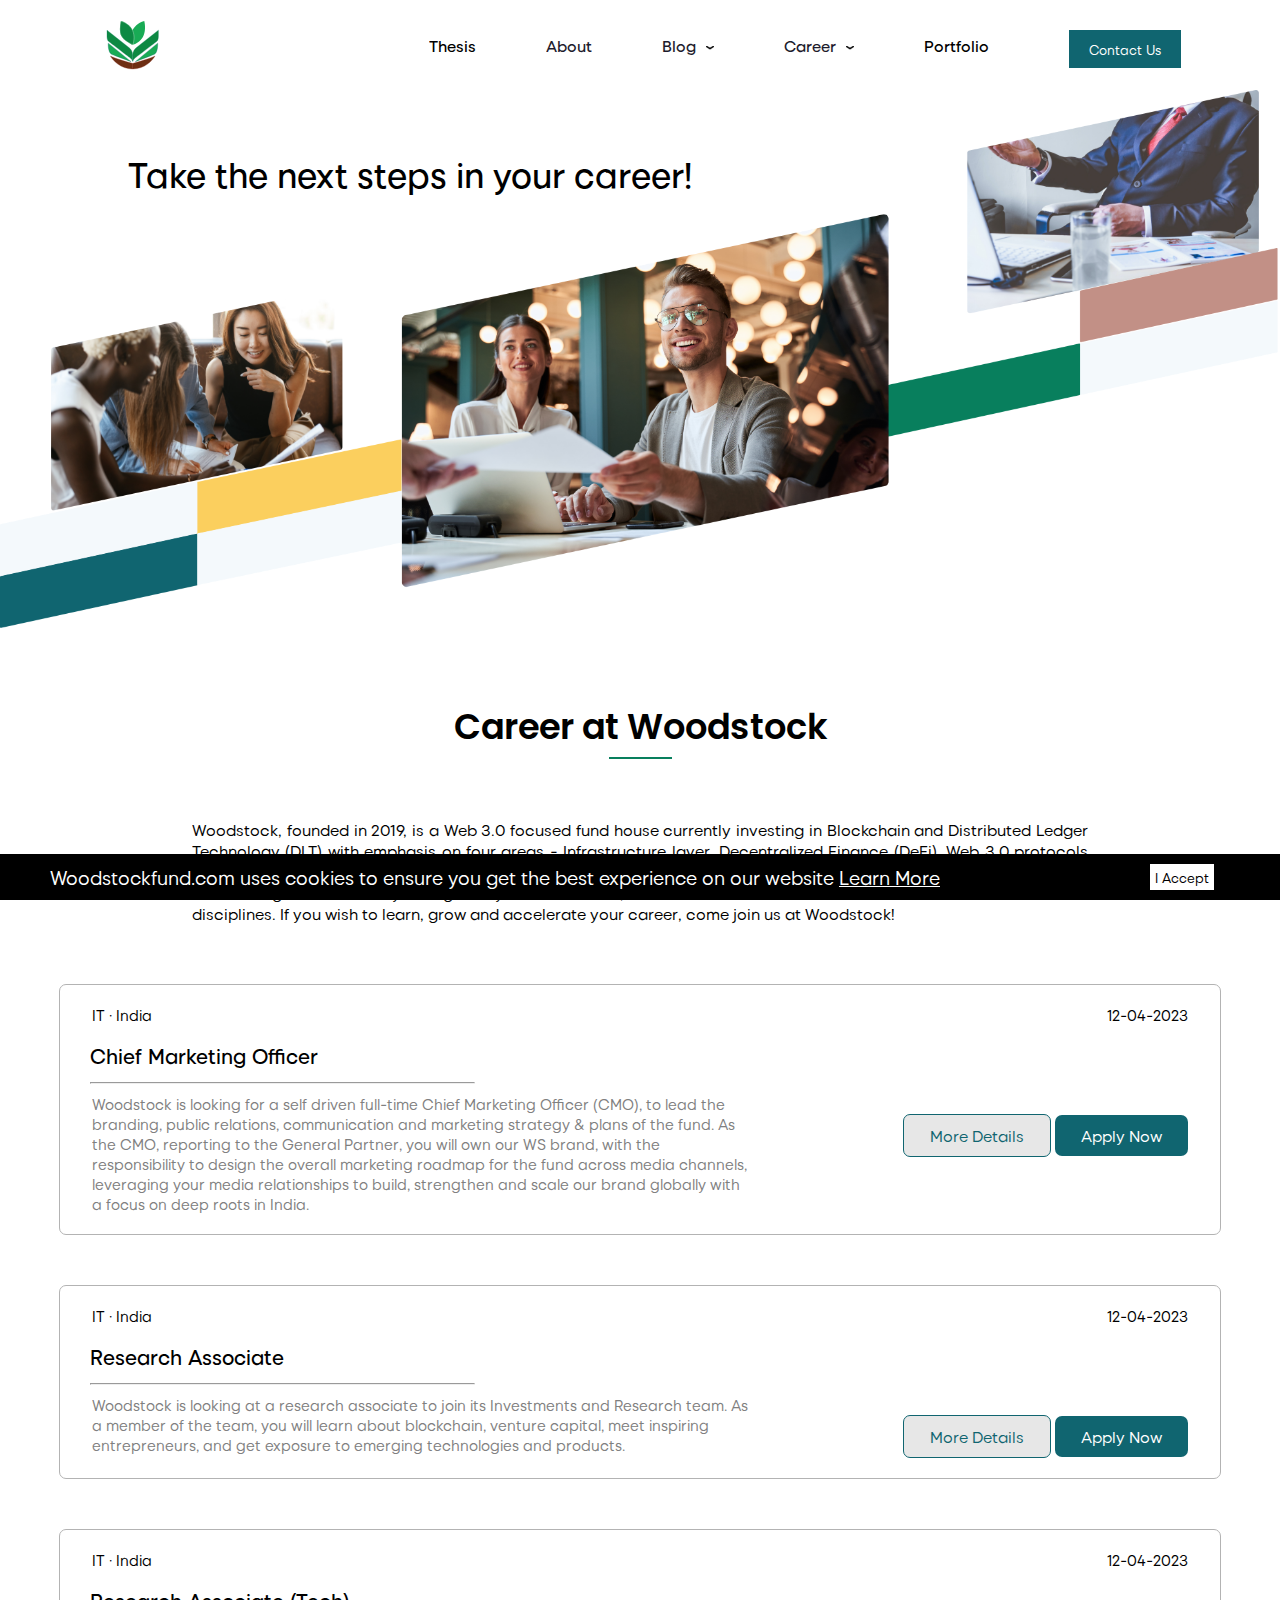
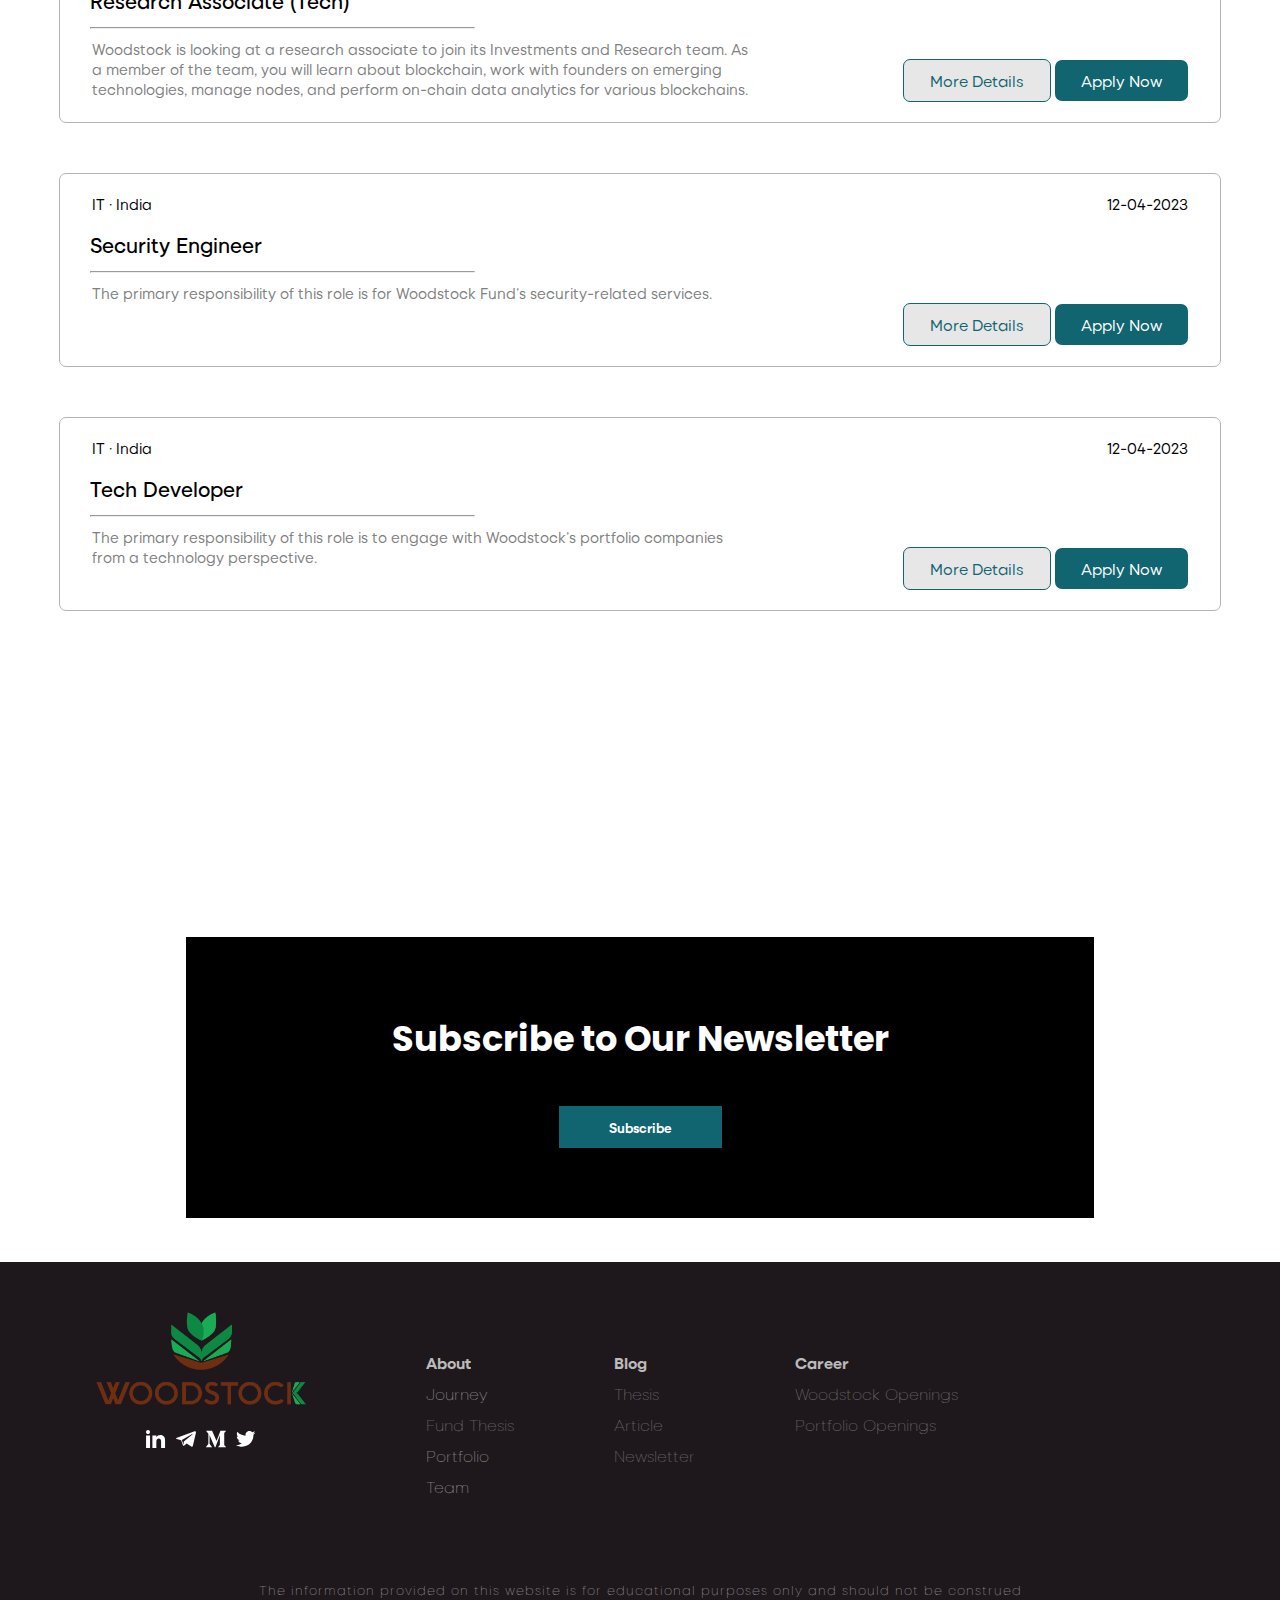
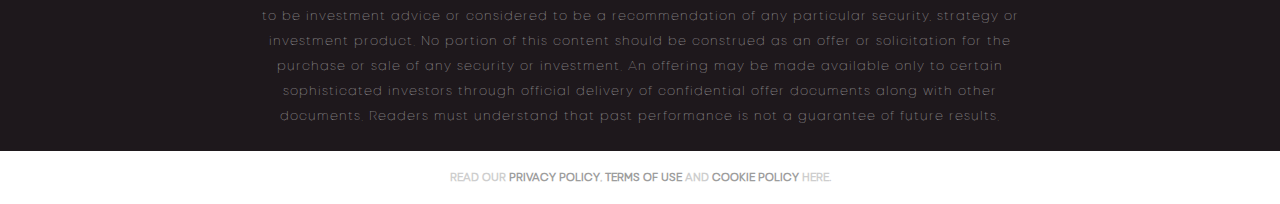
==== commit ef143931: "changes done" ====
--- a/Career.html
+++ b/Career.html
@@ -20,49 +20,54 @@
 
 <body>
 
-   <div id="apply-id-popup" class="apply-now-btn-pup">
-      <span onclick="closepopup()" class="apply-now-x">X</span>
-      <script charset="utf-8" type="text/javascript" src="//js.hsforms.net/forms/v2.js?pre=1"></script>
-<script>
-  hbspt.forms.create({
-    region: "na1",
-    portalId: "19859707",
-    formId: "416e3d0a-2fb8-458c-b2ff-1b8a1da71794"
-  });
-</script>
+   
+
+
+
+
+   <!-- TOPNAVBAR -->
+   <!-- <div id="top-nav" class="top-nav">
+      <span class="new-btn">NEW</span> <span style="opacity: 0.7;">Read our Investment Thesis</span> <a
+         href="https://studiorawcanvas.com/fund-thesis/" style="color:white">here</a>
+      <span onclick="hideTopNav()" id="cut-nav"><img src="./assets/Images/x.svg"></span>
+   </div> -->
+   <div id="btn-cookies" class="cookies">
+      Woodstockfund.com uses cookies to ensure you get the best experience on our website <a style="color: white;"
+         href="LearnMore">Learn More</a>
+      <div onclick="controlcoo()" class="btn-cookie"><button class="accept-btn">I Accept</button></div>
    </div>
-
-   <div id="btn-cookies" class="cookies">
-      Woodstockfund.com uses cookies to ensure you get the best experience on our website <a style="color: white;" href="LearnMore">Learn More</a>
-      <div onclick="controlcoo()" class="btn-cookie"><button>Accept</button></div>
-   </div>
+   <script>
+      function hideTopNav() {
+         document.getElementById('top-nav').style.display = "none";
+      }
+   </script>
 
    <!-- NAVBAR -->
-   <div style="background-color: #1e181c;" class="nav-div">
+   <div class="nav-div">
       <nav class="nav">
-         <img id="img-logo-new" onclick="window.location='/'" src="./assets/Logos/Group 1.png"></img>
+         <img id="img-logo-new" onclick="window.location='/'" src="./assets/Logos/Mask Group 9.svg"></img>
          <div class="logo-div">
-            <!-- <img onclick="window.location='/'" src="./assets/Logos/Group 1.png"></img> -->
-            <!-- <img onclick="window.location='/'" src="./assets/Logos/Group 1.png"></img> -->
             <ul class="nav-ul">
-               <li onclick="window.location.href='/'" id="about-main">About <span></span>
-
+               <li><a class="a-text">Thesis</a></li>
+               <li  onclick="window.location='/'" id="about-main">About <span></span>
+                  
+                  
                </li>
                <li class="blog-main" id="about-main">Blog<img id="downarrow" src="./assets/Designs/down-arrow.png">
                   <span></span>
                   <!-- <img style="margin:auto;display: block;width: 30px;height: 2px;position: relative;right: 17px;" src="./assets/Images/Rectangle 1421.png"></img> -->
                   <div id="blog-div" class="about-div">
-                     <p id="about-p"><a style="text-decoration: none;" href="https://blog.woodstockfund.com/#thesis"
+                     <p id="about-p"><a style="text-decoration: none;" href="https://studiorawcanvas.com/blog/#thesis"
                            target="_blank">Thesis </a>
                         <img id='border-img' style="display:block" src="./assets/Designs/Path 5831.png"></img>
                      </p>
                      <div class="break-line"></div>
-                     <p id="about-p"> <a style="text-decoration: none;" href="https://blog.woodstockfund.com/#art"
-                           target="_blank">Article</a>
+                     <p id="about-p"> <a style="text-decoration: none;"
+                           href="https://studiorawcanvas.com/blog/#article1" target="_blank">Article</a>
                         <img id='border-img' style="display:block" src="./assets/Designs/Path 5831.png"></img>
                      </p>
                      <div class="break-line"></div>
-                     <p id="about-p"> <a style="text-decoration: none;" href="https://blog.woodstockfund.com/#pdf"
+                     <p id="about-p"> <a style="text-decoration: none;" href="https://studiorawcanvas.com/blog"
                            target="_blank">Newsletter</a>
                         <img id='border-img' style="display:block" src="./assets/Designs/Path 5831.png"></img>
                      </p>
@@ -94,13 +99,14 @@
                   <span></span>
                   <!-- <img style="margin:auto;display: block;width: 30px;height: 2px;position: relative;right: 17px;" src="./assets/Images/Rectangle 1421.png"></img> -->
                   <div id="blog-div" class="about-div">
-                     <p id="about-p"><a style="text-decoration: none;" href="Career" target="_blank">Woodstock opening
+                     <p id="about-p"><a style="text-decoration: none;" href="Career" target="_blank">Woodstock Openings
                         </a>
                         <img id='border-img' style="display:block" src="./assets/Designs/Path 5831.png"></img>
                      </p>
                      <div class="break-line"></div>
                      <p id="about-p"> <a style="text-decoration: none;" href="https://jobs.woodstockfund.com/companies"
-                           target="_blank">Portfolio Openings</a>
+                           target="_blank">Portfolio
+                           Openings</a>
                         <img id='border-img' style="display:block" src="./assets/Designs/Path 5831.png"></img>
                      </p>
 
@@ -115,16 +121,15 @@
                      }
                   </script>
                </li>
-               <!-- <li><a class="a-text" href="/Career">Career</a>
-                  <img style="margin:auto;display: block;width: 35px;height: 2px;position: relative;right: 10px;"
-                     src="./assets/Images/Rectangle 1421.png"></img>
-               </li> -->
+
+
                <li><a class="a-text" onclick="ourOrigin(3)">Portfolio</a></li>
+               
             </ul>
 
             <div class="nav-contact">
                <button style="cursor: pointer;color: white;background-color: #106570"
-                  onclick="window.location='/contact'">Contact Us</button>
+                  onclick="window.location='contact'">Contact Us</button>
 
             </div>
          </div>
@@ -133,13 +138,17 @@
          <div onclick="hidemobNav()" id="mob-navbar" class="mob-navbar">
             <h2 id="x">X</h2>
             <ul class="mov-nav-ul">
-               <li class="a-text">About</li>
+               <li><a class="a-text" onclick="ourOrigin(3)">Thesis</a></li>
+               <hr>
+               <li onclick="window.location.href='/'" class="a-text">About</li>
                <hr>
                <li><a class="a-text" href="https://blog.woodstockfund.com/">Blog</a></li>
                <hr>
-               <li><a class="a-text active" href="/Career">Career</a></li>
-               <hr>
-               <li><a class="a-text" onclick="ourOrigin(3)">Portfolio</a></li>
+               <li><a class="a-text" href="Career">Career</a></li>
+               <hr>
+               
+               <li><a class="a-text" href="Contact">Contact</a></li>
+               <hr>
                <hr>
             </ul>
          </div>
@@ -147,24 +156,24 @@
    </div>
    <script>
       function showmobNav() {
-         document.getElementById('mob-navbar').style.display = 'block';
+         document.getElementById('mob-navbar').style.width = '100vw';
       }
       function hidemobNav() {
-         document.getElementById('mob-navbar').style.display = 'none';
+         document.getElementById('mob-navbar').style.width = '0%';
       }
 
-      // function ourOrigin(a){
-      //    let element;
-      //    if(a==1)
-      //    element='our-origin';
-      //    else if(a==2)
-      //    element='our-journey';
-      //    else if(a==3)
-      //    element='our-portfolio';
-      //    else if(a==4)
-      //    element='our-team';
-      //    document.getElementById(element).scrollIntoView(true);
-      // }
+      function ourOrigin(a) {
+         let element;
+         if (a == 1)
+            element = 'our-origin';
+         else if (a == 2)
+            element = 'our-journey';
+         else if (a == 3)
+            element = 'portfolio-new';
+         else if (a == 4)
+            element = 'team-new';
+         document.getElementById(element).scrollIntoView(true);
+      }
 
    </script>
 
@@ -785,10 +794,11 @@
 
 
 
-
    <div class="subscribe-news-letter">
       <div onclick="document.getElementById('subscribe-popup1').style.display='flex'" class="subscribe-container">
          <div class="subscribe-now-us"> Subscribe to Our Newsletter</div>
+         <br>
+         <!-- <p>Sed ut perspiciatis unde omnis iste natus error sit voluptatem accusanting.</p> -->
          <div class="subcribe-now-us-btn"><button>Subscribe</button></div>
       </div>
    </div>
@@ -808,146 +818,9 @@
          </div>
       </div>
    </div>
-   <style>
-      .subscribe-popup-main1 {
-         width: 100vw;
-         display: flex;
-         justify-content: center;
-         position: relative;
-         bottom: 200px;
-         z-index: 9999999;
-      }
-
-      .subscribe-poup1 {
-         width: 30vw;
-         box-shadow: 1px 1px 2px 2px rgba(193, 193, 193, 0.676);
-         margin: 10px;
-         padding: 20px;
-         border-radius: 10px;
-         background-color: white;
-         position: relative;
-
-      }
-
-      #subscribe-popup1 {
-         display: none;
-      }
-
-      .subscribe-poup {
-         padding: 50px 10px;
-         position: absolute;
-         display: flex;
-         justify-content: center;
-         top: 0;
-         width: 30vw;
-         z-index: 9999999;
-         background-color: rgb(255, 255, 255);
-         overflow: hidden;
-         margin-left: 33%;
-         border-radius: 15px;
-         margin-top: 30vh;
-      }
-
-      .cut-x,
-      .cut-x1 {
-         position: absolute;
-         right: 10%;
-         cursor: pointer;
-      }
-
-      .cut-x:hover {
-         position: absolute;
-         right: 10%;
-         cursor: pointer;
-         font-weight: bolder;
-         scale: 1.1;
-      }
-
-      .cut-x1:hover {
-         position: absolute;
-         right: 10%;
-         cursor: pointer;
-         font-weight: bolder;
-         scale: 1.1;
-      }
-
-      #subscribe-popup {
-         display: none;
-      }
-
-      .subscribe-popup-main {
-         height: 200vh;
-         width: 100vw;
-         background-color: rgba(0, 0, 0, 0.768);
-         position: absolute;
-         top: 0;
-         z-index: 99999999;
-      }
-
-      .subscribe-container {
-         display: flex;
-         background-color: #1e181c;
-         border: 0.5px solid rgba(255, 255, 255, 0.531);
-         padding: 20px;
-         color: white;
-         border-radius: 20px;
-         flex-wrap: wrap;
-         justify-content: space-evenly;
-      }
-
-      .subscribe-now-us {
-         margin: 0px 15px;
-         margin-top: 5px;
-
-      }
-
-      .subcribe-now-us-btn button {
-         margin: 0px 15px;
-         padding: 7px 10px;
-         background-color: #106570;
-         color: white;
-         border: none;
-         cursor: pointer;
-         border-radius: 8px;
-         transition-duration: 0.5s;
-      }
-
-      .subcribe-now-us-btn:hover {
-         scale: 1.05;
-         transition-duration: 0.5s;
-      }
-
-      @media screen and (max-width: 900px) {
-         .subscribe-poup {
-            padding: 50px 10px;
-            position: absolute;
-            display: flex;
-            justify-content: center;
-            top: 0;
-            width: 90vw;
-            z-index: 9999999;
-            background-color: rgb(255, 255, 255);
-            overflow: hidden;
-            margin-left: 3%;
-            border-radius: 15px;
-            margin-top: 30vh;
-         }
-
-         .subscribe-poup1 {
-            width: 90vw;
-         }
-
-         .subcribe-now-us-btn button {
-            margin-top: 15px;
-         }
-
-         .subscribe-container {
-            margin: 10px;
-         }
-      }
-   </style>
+
    <div class="final-container">
-
+      <!-- <img src="./assets/Logos/brand.png"></img> -->
       <div class="quick-link-parent-container">
          <div class="quick-links-container">
             <div>
@@ -955,18 +828,18 @@
                   <img id="workstock-quick-logo" src="./assets/Logos/brand.png"></img>
                   <div class="social-icons">
                      <a href="https://www.linkedin.com/company/woodstock-fund/"><img
-                           src="./assets/Logos/linkedin-sign.png"></img></a>
-                     <a href="https://t.me/woodstockfund"><img src="./assets/Logos/telegram.png"></img></a>
-                     <a href="https://woodstockfund.medium.com/"><img src="./assets/Logos/medium.png"></img></a>
-                     <a href="https://twitter.com/Woodstockfund"><img src="./assets/Logos/twitter-sign.png"></img></a>
+                           src="./assets/Images/k4.svg"></img></a>
+                     <a href="https://t.me/woodstockfund"><img src="./assets/Images/k2.svg"></img></a>
+                     <a href="https://woodstockfund.medium.com/"><img src="./assets/Images/k3.svg"></img></a>
+                     <a href="https://twitter.com/Woodstockfund"><img src="./assets/Images/k1.svg"></img></a>
                   </div>
                </div>
             </div>
             <div id="one-link" class="quick-link-boxes">
                <ul>
-                  <li id="strong"><a href="/#our-origin">About</a></li>
+                  <li id="strong">About</li>
                   <li onclick="ourOrigin(2)">Journey</li>
-                  <li <a href="https://studiorawcanvas.com/fund-thesis/">Fund Thesis</a></li>
+                  <li><a href="https://studiorawcanvas.com/fund-thesis/">Fund Thesis</a></li>
                   <li onclick="ourOrigin(3)">Portfolio</li>
                   <li onclick="ourOrigin(4)">Team</li>
                </ul>
@@ -982,8 +855,8 @@
             <div class="quick-link-boxes">
                <ul>
                   <li id="strong">Career</li>
-                  <li><a href="/Career">Portfolio Openings</a></li>
-                  <li><a href="https://jobs.woodstockfund.com/companies">Woodstock Openings</a></li>
+                  <li><a href="/Career">Woodstock Openings</a></li>
+                  <li><a href="https://jobs.woodstockfund.com/companies">Portfolio Openings</a></li>
                </ul>
             </div>
          </div>
@@ -995,17 +868,17 @@
          any security or investment. An offering may be made available only to certain sophisticated investors through
          official delivery of confidential offer documents along with other documents. Readers must understand that past
          performance is not a guarantee of future results.</p>
-      <br><br>
+
    </div>
 
 
-
+   <br><br>
    <div class="footer">
       READ OUR <a href="https://woodstockfund.com/legal.html#section-Privacy">PRIVACY POLICY</a>, <a
          href="https://woodstockfund.com/legal.html#section-Terms">TERMS OF USE</a> AND <a
          href="https://woodstockfund.com/legal.html#section-Cookies">COOKIE POLICY</a> HERE.
+
    </div>
-
 
 
 
--- a/style.css
+++ b/style.css
@@ -10,13 +10,18 @@
 
 @font-face {
    font-family: 'izmir1';
-   src: url(./fonts/Izmir/Ahmet\ Altun\ -\ Izmir-Extralight.otf);
+   src: url(./fonts/Izmir/Ahmet\ Altun\ -\ Izmir-Thin.otf);
 }
 
 @font-face {
    font-family: 'izmir-medium';
    src: url(./fonts/Izmir/Ahmet\ Altun\ -\ Izmir-Medium.otf);
 }
+@font-face {
+   font-family: 'izmir-semi-bold';
+   src: url(./fonts/Izmir/Ahmet\ Altun\ -\ Izmir-Semibold.otf);
+}
+
 
 * {
    margin: 0;
@@ -44,7 +49,8 @@
    border-radius: 10px;
    font-size: 0.7rem;
    padding: 3px 7px;  
-   font-family: 'izmir-bold';
+   margin-right: 10px;
+   font-family: 'izmir-semi-bold';
 
 }
 
@@ -56,7 +62,7 @@
 .cookies{
    position: fixed;
    bottom: 0;
-   background-color: #106570;
+   background-color: #000000;
    color: white;
    width: 100vw;
    padding-left: 12%;
@@ -86,11 +92,12 @@
 }
 .lower-header-main{
    width: 60vw;
-   opacity: 0.9;
-   font-size: 1.5rem;
+    opacity: 0.9;
+    font-size: 1.3rem;
     max-width: 980px;
     display: block;
     margin: auto;
+    line-height: 35px;
 }
 /* NAVBAR */
 .nav {
@@ -106,7 +113,8 @@
 }
 
 #img-logo-new {
-   margin-left: 70px;
+   margin-left: 11vw;
+   cursor: pointer;
 }
 
 .nav-div {
@@ -123,6 +131,7 @@
 .logo-div {
    display: flex;
    overflow: hidden;
+   margin-right: 5vw;
 }
 
 .logo-div img {
@@ -150,15 +159,19 @@
 }
 
 #mob-navbar {
-   display: none;
+   /* display: none; */
+   transition-duration: 0.5s;
+   width: 0px;
+   background-color: white;
 }
 
 #x {
    color: rgba(255, 255, 255, 0.864);
    position: absolute;
-   top: 2%;
+   top: 7%;
    font-size: 2rem;
    right: 13%;
+   filter: invert(1);
 }
 
 #woodstock-img {
@@ -173,6 +186,9 @@
 
 .active {
    color: #106570;
+}
+.show-mob-txt{
+   display: none;
 }
 
 .mob-navbar ul li {
@@ -235,14 +251,14 @@
    position: relative;
    bottom: 100px;
    z-index: 0;
-   background-color: rgb(255, 255, 255);
+   background: linear-gradient(184deg, rgba(254,254,254,1) 0%, rgba(252,252,252,1) 100%);
    display: flex;
    flex-wrap: wrap;
    justify-content: space-evenly;
 }
 .accept-btn{
-   background-color: #0f9257;
-   color: white;
+   background-color: #ffffff;
+   color: rgb(0, 0, 0);
    padding: 4px 5px;
    border: none;
 }
@@ -256,12 +272,12 @@
 }
 
 .left-header-container {
-   width: 39%;
+   width: 52%;
    padding-top: 24vh;
 }
 
 .right-header-container {
-   width: 45%;
+   width: 37%;
 }
 
 .subscribe-form-up form {
@@ -269,21 +285,21 @@
 }
 
 .right-header-container img {
-   width: 50%;
+   width: 47%;
     position: absolute;
-    right: 20px;
-    bottom: 100px;
+    right: 7vw;
+    bottom: 215px;
 }
 
 #woodstock {
-
+   font-family: 'izmir-bold';
    font-size: 3rem;
 }
 
 .woodstock-container {
    color: rgb(0, 0, 0);
    font-weight: bold;
-   font-family: 'izmir' !important;
+   font-family: 'izmir-medium' !important;
    margin-left: 8%;
    margin-bottom: 50px;
    font-size: 3rem;
@@ -302,7 +318,8 @@
 .subscribe-form-up {
    width: 75%;
    color: #9197A7;
-   font-family: 'izmir', sans-serif;
+   font-family: 'poppins', sans-serif !important;
+   font-weight: 600;
    font-size: 1.2rem;
    line-height: 30px;
    margin-left: 20px;
@@ -311,14 +328,18 @@
    font-size: 34px;
    
 }
+#p11{
+   display: none;
+}
 #plant-information-3th{
    overflow: hidden;
 }
 #subscribe {
    background-color: #ffffff;
    border: none;
-   padding: 13px;
-   width: 56%;
+   padding: 25px;
+   width: 65%;
+   max-width: 470px;
    border: 1px solid #ffffff;
    border-radius: 0px;
    color: #000000;
@@ -345,15 +366,21 @@
 }
 
 #subscribe-button {
-   padding: 14px;
-   position: relative;
-   right: 50px;
-   background-color: #106570;
-   border: none;
-   font-family: 'izmir1' !important;
-   width: 44px;
-   color: rgb(255, 255, 255);
+    background-color: #106570;
+    border: none;
+    font-family: 'izmir1' !important;
+    width: 61px;
+    color: rgb(255, 255, 255);
+    padding: 24px;
+    position: relative;
+    right: 67px;
    
+}
+#subscribe::placeholder{
+   color: #9197A7;
+   display: none;
+   font-family: 'izmir';
+   font-size: 1.1rem;
 }
 
 .below-header-section {
@@ -364,12 +391,16 @@
    margin: 5px;
    width: 25px !important;
 }
-
+#companyName003,#companyName004{
+   border: 1px solid;
+}
 .below-header-container-heading {
-   font-family: 'izmir', sans-serif;
+   font-family: 'poppins', sans-serif !important;
    font-size: 2rem;
+   line-height: 50px;
    text-align: center;
    font-weight: 600;
+   color: #000000;
 }
 
 .below-header-four-box {
@@ -377,33 +408,43 @@
    justify-content: center;
    flex-wrap: wrap;
    padding-top: 70px;
+   padding-bottom: 50px;
 }
 
 .below-header-box {
-   width: 20%;
-   max-width: 264px;
+   width: 22%;
+    max-width: 370px;
    font-family: 'izmir', sans-serif;
    justify-content: space-evenly;
    font-size: small;
    margin: 20px;
    text-align: center;
    border: 0.1px solid #106570;
-   border-radius: 15px;
+   border-radius: 0px;
    padding: 25px;
    padding-top: 52px;
+   transition-duration: 0.5s;
+}
+
+.below-header-box:hover{
+   box-shadow: 30px 30px 60px rgba(17, 0, 140, 0.05);
+   transform: scale(1.05);
+   cursor: pointer;
 }
 
 .below-header-box p {
-   color: #000000cd;
-   font-weight: lighter;
-   font-family: 'izmir1' !important;
-   font-family: 'izmir1';
+   color: #9197A7;
+    font-weight: lighter;
+    font-size: 14px;
+    line-height: 32px;
+    font-family: 'izmir' !important;
 }
 
 .below-header-box img {
-   padding-bottom: 15px;
-   width: 60px;
-   height: 60px;
+   padding-bottom: 29px;
+    padding-top: 0px;
+    width: 100px;
+    height: 100px;
 }
 
 #add-more-btn {
@@ -425,12 +466,14 @@
    text-decoration: none;
    color: rgb(0, 0, 0);
    cursor: pointer;
+   font-family: 'izmir-medium';
 
 }
 
 .a-text:hover {
    transform: scale(1.2);
-   color: rgb(220, 220, 220);
+   color: #6f3119 !important;
+   font-weight: bold;
 
 
 }
@@ -582,8 +625,12 @@
    -webkit-filter: grayscale(100%);
 }
 .flower-img img{
-   scale: 0.85;
-   margin-right: 30px;
+   scale: 0.65;
+    margin-right: 30px;
+    width: 36vw;
+    /* transform: scale(0.8); */
+    position: relative;
+    bottom: 10px;
 }
 
 .upper-leafs img {
@@ -605,7 +652,7 @@
    width: 100vw;
    padding-top: 120px;
    padding-bottom: 100px;
-   background-color: #F9FAFE;
+   background-color: #ffffff;
 }
 .vis{
    font-family: 'izmir-bold';
@@ -615,39 +662,47 @@
 }
 .about-woodstock{
    text-align: center;
-   font-family: 'izmir-bold';
+   font-family: 'poppins' !important;
+   font-weight: bold !important;
    font-size: 2rem;
    margin-bottom: 40px;
 }
 .about-stock-content p{
    color: #9197A7;
-   font-size: 20px;
+   font-size: 17px;
 }
 .about-image-container{
    display: flex;
    justify-content: center;
+   flex-wrap: wrap;
 }
 .about-img-right{
-   width: 27vw;
+   width: 22vw;
    margin: 50px;
+   padding-left: 25px;
  
 }
 .about-img-left{
-   width: 28vw;
+   width: 22vw;
    margin: 50px;
+   padding-right: 25px;
   
 }
 .about-img-left img{
    overflow: hidden;
-   border-radius: 20px;
+   border-radius: 0px;
    border: 0.5px solid rgb(110, 110, 110);
    padding: 20px;
    width: 91%;
   
 }
+#three-line {
+   display: none;
+   filter: invert(1);
+}
 .about-img-right img{
    overflow: hidden;
-   border-radius: 20px;
+   border-radius: 0px;
    border: 0.5px solid rgb(110, 110, 110);
    opacity: 0.8;
    width: 99%;
@@ -657,7 +712,8 @@
    width: 37px;
 }
 .about-stock-content{
-   width: 80%;
+   width: 90%;
+    line-height: 26px;
     text-align: justify;
     text-align: center;
     display: block;
@@ -682,12 +738,13 @@
    
 }
 .portfolio-new div{
-   font-family: 'izmir-bold';
+   font-family: 'poppins' !important;
    font-size: 1.7rem;
-   margin-bottom: 20px;
+   font-weight: bold !important;
+   margin-bottom: 40px;
 }
 .portfolio-new p{
-   width: 50vw;
+   width: 80vw;
    max-width: 900px;
    display: block;
    margin: auto;
@@ -730,7 +787,7 @@
    height: 550px;
 }
 .content-media{
-   width: 47vw;
+   width: 44vw;
    line-height: 35px;
    margin-top: 40px;
 }
@@ -759,37 +816,182 @@
 
 .people{
    display: flex;
+   /* height: 414px; */
 }
 .people-left{
-   width: 40vw;
+   width: 100vw;
+    padding-left: 0;
+    padding-top: 0px;
+    display: flex;
+    justify-content: center;
+    padding: 20px;
 }
 .people-left h2{
    font-family: 'izmir-bold';
-   margin-bottom: 20px;
-   font-size: 2rem;
+   margin-bottom: 25px;
+   font-size: 2.2rem;
 }
 .people-btn{
    display: flex;
-   border: 1px solid ;
+   border: 1px solid rgb(76, 76, 76) ;
+   width: 85%;
+   padding: 5px;
+   position: relative;
+   z-index: 999;
+   /* left: 14px; */
+   
+
+   margin: auto;
+   margin-top: 30px;
+   justify-content: space-around;
+}
+.linkedin-people-img-new img{
+   width: 30px !important;
+   height: 30px !important;
+   display: block;
+   margin: auto;
+   cursor: pointer;
+   margin-top: 25px;
+   
 }
 .people-inner-container{
-   width: 60%;
+   width: 50%;
+    display: block;
+    margin: auto;
+    margin-top: 0px;
+    margin-bottom: 0px;
+}
+.people-2-section{
+   background-color: #ffffff;
+   position: relative;
+}
+#green-active-btn{
+   height: 86%;
+    width: 50%;
+    cursor: pointer;
+    position: absolute;
+    z-index: -1;
+    top: -15px;
+    transition-duration: 0.5s;
+    left: 5px;
+    background-color: #106570;
+}
+.people-new-right-shadow{
+   width: 50vw;
+   height: 500px;
+   background-color: #F9FAFE;
+   position: absolute;
+   right: 0;
+   height: 400px;
+   z-index: 99;
+}
+#mangage{
+   color: white;
+   transition-duration: 0.5s;
+   position: relative;
+   right: -10px;
+}
+#invest{
+   color: #5d5d5d;
+   transition-duration: 0.5s;
+   position: relative;
+   right: -10px;
 }
 .people-inner-container p{
    font-size: 20px;
    color: #9197A7;
-   margin-bottom: 20px;
+   margin-bottom: 25px;
 }
 .people-btn div{
-   margin: 20px;
+   margin: 20px 0px;
+   font-family: 'izmir-bold';
+   font-size: 1.1rem;
+   cursor: pointer;
 }
 .people-first-section{
+   display: none;
    width: 60vw;
    background-color: #F9FAFE;
-}
-
-
-
+   /* display: flex; */
+   padding-top: 100px;
+   padding-left: 6vw;
+   /* position: absolute; */
+}
+.image-box-new{
+   height: 400px;
+   background-color: rgb(255, 255, 255);
+   margin: 10px;
+   margin-left: 20px;
+   box-shadow: 2px 2px 10px 1px rgba(240, 240, 240, 0.554);
+   /* position: absolute; */
+   /* top: 50px; */
+}
+.people-first-section h3{
+   padding-top: 20px;
+   padding-bottom: 10px;
+   padding-left: 25px;
+   
+}
+.people-first-section p{
+   padding-left: 25px;
+   color:#9197A7;
+}
+.people-first-container{
+   display: flex;
+   position: absolute;
+}
+.people-2-left-bg{
+   width: 44.5vw;
+   height: 1150px;
+   background-color: #F9FAFE;
+   position: absolute;
+   bottom: 0px;
+}
+.image-list-team{
+   display: flex;
+   z-index: 99;
+   position: relative;
+   width: 100vw;
+   margin: auto;
+   padding-top: 50px;
+   width: 82vw;
+   max-width: 1355px;
+   flex-wrap: wrap;
+   overflow: hidden;
+   justify-content: center;
+}
+.image-box-newd{
+   margin-left: 31px;
+    margin-right: 31px;
+   margin-top: 40px;
+   overflow: hidden;
+   margin-bottom: 15px;
+   box-shadow: 2px 2px 10px 1px rgba(240, 240, 240, 0.554);
+   background-color: rgb(255, 255, 255);
+  
+}
+.people-container-main img{
+   filter: grayscale(100%);
+   transition-duration: 1s;
+  
+}
+.new-img{
+   height: 280px;
+}
+.people-container-main img:hover{
+   filter: grayscale(0%);
+   transform: scale(1.05);
+}
+.image-box-newd h3{
+   margin-bottom: 6px;
+   margin-top: 20px;
+   text-align: left;
+}
+.image-box-newd p{
+   margin-left: 0px;
+    margin-bottom: 3px;
+    text-align: left;
+}
 
 
 .plant-information-information {
@@ -803,6 +1005,10 @@
    margin-bottom: 50px;
 }
 
+.content-people-box{
+   display: flex;justify-content: space-between;padding:0px 5%;
+   padding-bottom: 15px;
+}
 .plant-information-information p {
    text-align: justify;
    margin: 18px 5px;
@@ -843,6 +1049,54 @@
    font-size: 1rem;
    z-index: 99999999;
    }
+   .portfolio-new p{
+      line-height: 30px;
+   }
+   .our-portfolio-company {
+      margin: 10px 3vw;
+   }
+   .font-bold{
+      height: 40px !important;
+   }
+   #three-line {
+      display: block;
+      filter: invert(1);
+   }
+   .about-img-left {
+      width: 100vw;
+      margin: 25px;
+      padding-right: 25px;
+      margin-right: 13px;
+  }
+  .about-img-right {
+   width: 83vw;
+   margin: 20px;
+   padding-left: 0px;
+   margin-top: 60px;
+}
+.media-new{
+   flex-direction: column-reverse;
+}
+.content-inner-content {
+   width: 100%;
+}
+  .people{
+   flex-wrap: wrap;
+  }
+  .people-first-container{
+   flex-wrap: wrap;
+  }
+  .lower-header-main-container {
+   padding: 10px;
+  }
+  .lower-header-main {
+   width: 94vw;
+   opacity: 0.9;
+   font-size: 1.3rem;
+  }
+  .about-stock-content {
+   width: 103%;
+  }
    .btn-cookie{
       position: relative;
       top:0;
@@ -886,18 +1140,11 @@
 
 #blog-div {
    visibility: hidden;
-   /* visibility: visible; */
-   /* opacity: 1; */
-   /* opacity: 0; */
    border-radius: 3px;
    height: 0px;
    width: 130px;
    visibility: hidden;
    opacity: 0;
-   /* height: 0px; */
-   /* overflow: hidden;
-   visibility: visible;
-   opacity: 1; */
    opacity: 0;
 }
 
@@ -935,7 +1182,7 @@
    position: relative;
    border-left: 6px solid #85200C;
    left: -13px;
-   transition-duration: 0.3s;
+   transition-duration: 0s;
    /* margin-right: -53px; */
 
    margin: 1px;
@@ -1060,8 +1307,9 @@
 }
 
 .our-portfolio-company {
-   padding-top: 70px;
-   background-color: rgba(249, 249, 249, 1);
+   padding-top: 0px;
+   background-color: #F9FAFE;
+   margin: 10px 10vw;
 }
 
 .portfolio-heading-names {
@@ -1069,17 +1317,30 @@
    margin: 50px 0px;
    justify-content: space-evenly;
 }
-
+.portfolio-heading-names span{
+   font-family: 'izmir1';
+   font-size: 1rem;
+   padding-top: 20px;
+}
 .portfolio-heading-names p {
    font-family: 'izmir' !important;
    cursor: pointer;
+   font-weight: bold;
+   font-size: 1.2rem;
+   text-align: center;
    transition-duration: 0.4s;
+   padding: 20px 40px;
+   background-color: #ffffff;
+   color: rgb(0, 0, 0);
 }
 .portfolio-heading-names p:hover{
   color: green;
   transition-duration: 0.4s;
- 
-
+
+}
+#companyName001{
+   background-color: #106570;
+   color: white;
 }
 .company-name {
    display: flex;
@@ -1449,6 +1710,9 @@
    width: 60%;
    max-width: 1200px;
    margin: auto;
+   opacity: 0.7;
+   letter-spacing: 1px;
+   line-height: 25px;
    margin-top: 40px;
    color: white;
    font-size: small;
@@ -1465,9 +1729,12 @@
 }
 
 .social-icons img {
-   width: 30px;
-   height: 30px;
+   width: 20px;
+   height: 20px;
    margin: 5px;
+   margin-top: 0px;
+   margin-right: 5px;
+
 }
 
 .footer {
@@ -1477,11 +1744,11 @@
    font-weight: bold;
    font-size: 11px;
    text-align: center;
-   font-family: 'izmir-medium';
+   font-family: 'izmir';
 }
 
 .footer a {
-   color: #bababa;
+   color: #9d9d9d;
    font-weight: bold;
    text-decoration: none;
 }
@@ -1489,7 +1756,7 @@
 /* IDEOLOGY */
 .ideology-container {
    width: 100vw;
-   background-color: #ffffff;
+   background-color: #F9FAFE;
    display: flex;
    justify-content: center;
    height: 680px;
@@ -1512,11 +1779,11 @@
 
 .ideology-text {
    width: 42%;
-   color: rgba(145, 151, 167, 0.8);
+   color: rgba(0, 0, 0, 0.8);
    opacity: 0.8;
    font-size: 16px;
-   font-weight: lighter;
-   font-family: 'izmir1' !important;
+   font-family: 'izmir' !important;
+   width: 39vw;
 }
 
 .hide-mob-text {
@@ -1580,6 +1847,7 @@
    -webkit-filter: grayscale(100%);
 }
 
+
 #des-3:hover {
    opacity: 1;
    filter: none;
@@ -1648,7 +1916,7 @@
 .ideology-text h3 {
    font-size: 40px;
    overflow: hidden;
-   font-family: 'izmir-bold';
+   font-family: 'poppins';
    font-weight: bold;
    margin-bottom: 40px;
 }
@@ -1670,7 +1938,12 @@
 }
 
 #font-bold {
-   font-family: 'izmir-bold' !important;
+   font-family: 'poppins' !important;
+   font-size: 1.8rem !important;
+   margin-bottom: 14px;
+    overflow: hidden;
+    color: black;
+    height: 40px !important;
 }
 
 #color-white {
@@ -1753,13 +2026,16 @@
 #companyName4,
 #companyName3,
 #companyName2,
-#companyName1,
-#companyName01,
+#companyName0,
 #companyName05,
 #companyName04,
 #companyName03,
 #companyName02 {
    display: none;
+   padding-bottom: 50px;
+}
+#companyName01,#companyName1{
+   padding-bottom: 50px;
 }
 
 .company-border {
@@ -1838,14 +2114,33 @@
 
 @media screen and (min-width: 1620px) {
    .subscribe-form-up {
-      font-size: 1.1rem;
-   }
-
+      font-size: 1.35rem;
+   }
+   .left-header-container {
+      width: 39%;
+      padding-top: 24vh;
+  }
+  .about-stock-content p {
+   color: #9197A7;
+   font-size: 20px;
+}
+  .lower-header-main {
+   width: 70vw;
+   opacity: 0.9;
+   font-size: 1.7rem;
+   max-width: 1020px;
+   display: block;
+   margin: auto;
+   line-height: 61px;
+}
+.portfolio-new p{
+   width: 50vw;
+}
    .images-illustration {
       bottom: 150px;
    }
 
-   #small-vertical img {
+content-inner-content   #small-vertical img {
       height: 340px;
    }
 
@@ -1854,17 +2149,19 @@
    }
 
    .ideology-text h3 {
-      font-size: 40px;
+      font-size: 35px;
       margin-bottom: 40px;
-      font-family: 'izmir-bold';
+      font-family: 'poppins' !important;
       overflow: hidden;
       color: black;
       font-weight: bold;
+      padding-bottom: 5px;
+      height: 40px;
    }
 
    .ideology-container {
       width: 100vw;
-      background-color: #ffffff;
+      background-color: #F9FAFE;
       display: flex;
       justify-content: center;
       height: 87vh;
@@ -1873,37 +2170,41 @@
       margin-top: 70px;
       margin-bottom: 0px;
       padding-top: 100px;
+      padding-bottom: 100px;
    }
 
    .woodstock-container {
       color: rgb(0, 0, 0);
       font-weight: bold;
-      font-family: 'izmir' !important;
+      font-family: 'izmir-medium' !important;
       margin-left: 5%;
       margin-bottom: 50px;
+      font-size: 4rem;
+   }
+
+   #woodstock {
+      font-family: 'izmir-bold';
       font-size: 3.5rem;
    }
-
-   #woodstock {
-      font-size: 3.5rem;
-   }
    
 
    .subscribe-form-up {
-      width: 100%;
+      width: 90%;
     color: #9197A7;
-    font-family: 'izmir', sans-serif;
-    font-size: 1.1rem;
+    font-family: 'izmir-semi-bold', sans-serif;
+    font-size: 1.35rem;
     line-height: 37px;
     margin-left: 0px;
    }
 
    .ideology-text {
       width: 45%;
-      color: rgba(145, 151, 167, 0.8);
+      max-width: 653px;
+      color: rgba(0, 0, 0, 0.8);
       font-size: 20px;
       font-weight: lighter;
-      font-family: 'izmir1' !important;
+      line-height: 30px;
+      font-family: 'izmir' !important;
    }
 
    #contact-us-btn {
@@ -1990,12 +2291,90 @@
       height: 1470px;
       overflow: hidden;
   }
+
 }
 /* MEDIA QUERIES */
 @media screen and (max-width: 1270px) {
    #workstock-img {
       height: 22px;
    }
+   .img-meida-img {
+      width: 600px;
+      width: 40vw;
+      background-color: white;
+      height: 30vw;
+      position: relative;
+      top: 100px;
+  }
+  .content-inner-content {
+   width: 86%;
+}
+.img-meida-img-2 {
+   width: 650px;
+   width: 40vw;
+   background-color: #f9fafe;
+   height: 550px;
+   height: 30vw;
+   position: relative;
+   top: 125px;
+}
+.people-container-main img {
+   filter: grayscale(100%);
+   transition-duration: 1s;
+   height: 190px;
+}
+.image-box-new {
+   height: 315px;
+}
+.image-box-newd {
+   margin-left: 31px;
+   margin-right: 31px;
+   margin-top: 40px;
+}
+.people {
+   display: flex;
+   /* height: 3
+   
+   36px; */
+   overflow: hidden;
+}
+
+.inner-content-2 p {
+   font-size: 18px;
+   color: #9197A7;
+}
+.people-left {
+   width: 100vw;
+   padding-left: 0;
+   padding-top: 0px;
+   display: flex;
+   justify-content: center;
+   padding: 20px;
+}
+.image-list-team{
+   width: 95vw;
+   margin: auto;
+}
+.people-2-left-bg {
+   width: 44.5vw;
+   height: 950px;
+}
+.people-inner-container p {
+   font-size: 18px;
+}
+.people-btn{
+   padding: 0px;
+}
+#invest{
+   font-size: 15px;
+}
+#mangage{
+   font-size: 15px;
+}
+.people-first-section {
+   width: 49vw;
+   display: none;
+}
    .plant-container {
       display: flex;
       justify-content: left;
@@ -2041,23 +2420,26 @@
    }
 
    .ideology-text h3 {
-      font-size: 30px;
-      margin-bottom: 40px;
-      font-weight: bold;
-      font-family: 'izmir-bold';
+      font-size: 27px;
+    margin-bottom: 40px;
+    font-weight: bold;
+    color: black;
+    font-family: 'poppins' !important;
    }
 
    .woodstock-container {
       color: rgb(0, 0, 0);
       font-weight: bold;
-      font-family: 'izmir' !important;
+      font-family: 'izmir-medium' !important;
       margin-left: 8%;
       margin-bottom: 50px;
-      font-size: 2rem;
+      font-size: 2.5rem;
    }
 
    #woodstock {
-      font-size: 2rem;
+      font-family: 'izmir-bold';
+      font-size: 2.5rem;
+
    }
 
    #big-portfolio-img img {
@@ -2094,9 +2476,14 @@
 
 @media screen and (max-width: 900px) {
    #img-logo-new {
-      margin-left: 5px;
-   }
-
+      margin-left: 15px;
+    /* margin-top: -5px; */
+    position: relative;
+    bottom: 3px;
+   }
+   #hide-mob-txt{
+      display: none;
+   }
    .nav {
       display: flex;
       width: 100vw;
@@ -2108,7 +2495,58 @@
       left: 0px;
       margin-right: 290px;
    }
-
+   #companyName001,#companyName004,#companyName003{
+      width: 80vw;
+      max-width: 500px;
+   }
+   #companyName003,#companyName004{
+      border: 1px solid;
+   }
+   .people-btn {
+      display: flex;
+      border: 1px solid rgb(76, 76, 76);
+      width: 95%;
+      padding: 5px;
+      position: relative;
+      z-index: 999;
+      left: 0px;
+      justify-content: space-around;
+  }
+  .top-nav {
+   text-align: left;
+   padding: 10px 10px;
+   padding-bottom: 18px;
+   background-color: #000000;
+   color: white;
+   /* padding-right: 40px; */
+}
+  .t111px_class{
+   width: 110px;
+  }
+  .image-box-newd {
+   margin-left: 5px;
+   margin-right: 5px;
+   margin-top: 40px;
+   width: 158px;
+   overflow: hidden;
+}
+.people-container-main img {
+   filter: grayscale(100%);
+   transition-duration: 1s;
+   height: 150px;
+}
+.image-box-newd h3{
+   font-size: 15px;
+}
+
+.image-box-newd p {
+   margin-left: 0px;
+   text-align: left;
+   font-size: 12px;
+}
+.image-list-team {
+   padding-left: 0px !important;
+}
    #workstock-img {
       height: 15px;
    }
@@ -2138,24 +2576,31 @@
       flex-wrap: wrap;
       justify-content: center;
       height: auto;
+      overflow: hidden;
+      padding-top: 78px;
+      flex-direction: column-reverse;
    }
 
    .left-header-container {
-      padding-top: 19vh;
+      padding-top: 0vh;
       width: 100%;
+      overflow: hidden;
    }
 
    .right-header-container {
       width: 100%;
+      height: 300px;
+      overflow: hidden;
    }
 
    .right-header-container img {
       position: relative;
-      width: 113vw;
-      /* padding-right: 82px; */
-      padding-top: 0px;
+      width: 90vw;
+      display: block;
+      margin: auto;
+      padding-top: 231px;
       position: relative;
-      left: -41px;
+      left: 0px;
    }
 
    .woodstock-container {
@@ -2166,10 +2611,12 @@
 
    #woodstock {
       font-size: 2rem;
+      font-family: 'izmir-bold';
    }
 
    .lower-div-form-header {
       margin-left: 1%;
+      padding-bottom: 90px;
    }
 
    #small-vertical img {
@@ -2177,17 +2624,18 @@
    }
 
    .subscribe-form-up {
-      font-size: 0.9rem;
+      font-size: 1rem;
    }
 
    #subscribe {
       padding: 15px;
       margin-top: 30px;
       margin-bottom: 20px;
-      width: 56%;
+      width: 70%;
       position: relative;
       left: 20px;
    }
+   
 
    #subscribe-button {
       padding: 14px;
@@ -2201,7 +2649,9 @@
    }
 
    #subscribe-button {
-      padding: 15px;
+      padding: 14px;
+    position: relative;
+    top: 1px;
    }
 
    #subscribe::placeholder {
@@ -2213,7 +2663,10 @@
    }
 
    .subscribe-form-up {
-      width: 90%;
+     
+    width: 87%;
+    max-width: 615px;
+
       color: #9197A7;
       display: block;
       margin: auto;
@@ -2266,9 +2719,9 @@
    }
 
    .ideology-text {
-      width: 90%;
-      color: #ffffffa8;
-      font-size: 12px;
+      width: 100%;
+      color: #000000a8;
+      font-size: 15px;
       font-weight: lighter;
       line-height: 25px;
       font-family: 'izmir1' !important;
@@ -2277,7 +2730,7 @@
 
    .bg-woodstock {
       background-image: none;
-      color: white;
+      color: rgb(0, 0, 0);
       font-family: 'izmir-bold' !important;
       position: relative;
       right: 10px;
@@ -2432,17 +2885,23 @@
       font-size: 22px;
       overflow: hidden;
       font-weight: bold;
-      font-family: 'izmir-bold';
+      font-family: 'poppins' !important;
       padding-bottom: 20px;
    }
 
    .portfolio-heading-names p {
-      font-family: 'izmir1' !important;
+      font-family: 'izmir' !important;
       /* border: 0.5px solid rgb(167, 167, 167); */
+      font-size: 16px;
+      margin: 10px;
+      text-align: center !important;
+      padding: 8px 20px;
+   }
+   .portfolio-heading-names span {
+      font-family: 'izmir1';
       font-size: 12px;
-      margin: 10px;
-      padding: 5px;
-   }
+      padding-top: 20px;
+  }
 
    .portfolio-heading-names {
       display: flex;
@@ -2854,7 +3313,7 @@
       padding: 15px;
       margin-top: 30px;
       margin-bottom: 20px;
-      width: 45%;
+      width: 65%;
       position: relative;
       left: 20px;
    }
@@ -2905,4 +3364,329 @@
 #label-email-cf0dc107-07b1-40cc-9e85-19c54af6ad12{
    display: none;
 }
-#hs-recaptcha-response{display: none !important;}+#hs-recaptcha-response{display: none !important;}
+
+
+
+.subscribe-popup-main1 {
+   width: 100vw;
+   display: flex;
+   justify-content: center;
+   position: relative;
+   bottom: 200px;
+   z-index: 9999999;
+}
+
+.subscribe-poup1 {
+   width: 30vw;
+   box-shadow: 1px 1px 2px 2px rgba(193, 193, 193, 0.676);
+   margin: 10px;
+   padding: 20px;
+   border-radius: 10px;
+   background-color: white;
+   position: relative;
+
+}
+
+#subscribe-popup1 {
+   display: none;
+}
+
+.flower-img{
+   overflow: hidden;
+}
+
+.subscribe-poup {
+   padding: 50px 10px;
+   position: absolute;
+   display: flex;
+   justify-content: center;
+   top: 0;
+   width: 30vw;
+   z-index: 9999999;
+   background-color: rgb(255, 255, 255);
+   overflow: hidden;
+   margin-left: 33%;
+   border-radius: 15px;
+   margin-top: 30vh;
+}
+
+.cut-x,
+.cut-x1 {
+   position: absolute;
+   right: 10%;
+   cursor: pointer;
+}
+
+.cut-x:hover {
+   position: absolute;
+   right: 10%;
+   cursor: pointer;
+   font-weight: bolder;
+   scale: 1.1;
+}
+
+.cut-x1:hover {
+   position: absolute;
+   right: 10%;
+   cursor: pointer;
+   font-weight: bolder;
+   scale: 1.1;
+}
+
+#subscribe-popup {
+   display: none;
+}
+
+.subscribe-popup-main {
+   height: 200vh;
+   width: 100vw;
+   background-color: rgba(0, 0, 0, 0.768);
+   position: absolute;
+   top: 0;
+   z-index: 99999999;
+}
+
+.subscribe-container {
+   display: flex;
+   flex-direction: column;
+   background-color: #000000;
+   padding: 20px;
+   color: white;
+   flex-wrap: wrap;
+   width: 60vw;
+   max-width: 1000px;
+   justify-content: center;
+   text-align: center;
+   padding: 70px;
+   margin-top: 200px;
+}
+
+.subscribe-now-us {
+   margin: 0px 15px;
+   margin-top: 5px;
+   font-size: 2.2rem;
+   font-family: 'poppins' !important;
+   font-weight: bold !important;
+   margin-bottom: 20px;
+
+}
+.portfolio-new p {
+   width: 90vw;
+   font-size: 20px;
+}
+.about-stock-content p {
+   font-size: 15px;
+}
+.subscribe-news-letter p{
+   opacity: 0.7;
+   font-size: 0.9rem;
+   font-family: 'izmir1';
+   margin-bottom: 30px;
+}
+
+.subcribe-now-us-btn button {
+   margin: 0px 15px;
+   padding: 12px 50px;
+   background-color: #106570;
+   color: white;
+   font-family: 'izmir-bold';
+   border: none;
+   cursor: pointer;
+   transition-duration: 0.5s;
+}
+
+.subcribe-now-us-btn:hover {
+   scale: 1.05;
+   transition-duration: 0.5s;
+}
+
+@media screen and (max-width: 900px) {
+   .subscribe-poup {
+      padding: 50px 10px;
+      position: absolute;
+      display: flex;
+      justify-content: center;
+      top: 0;
+      width: 90vw;
+      z-index: 9999999;
+      background-color: rgb(255, 255, 255);
+      overflow: hidden;
+      margin-left: 3%;
+      border-radius: 15px;
+      margin-top: 30vh;
+   }
+   .show-mob-txt{
+      display: block;
+      font-size: 32px;
+      margin: 10px;
+      text-align: center;
+      font-family: 'izmir-bold';
+   }
+
+   .subscribe-poup1 {
+      width: 90vw;
+   }
+
+   .subcribe-now-us-btn button {
+      margin-top: 15px;
+   }
+   .font-bold{
+      height: 40px;
+   }
+
+   .subscribe-container {
+      margin: 10px;
+   }
+   .content-inner-content{
+      width: 96vw;
+   }
+   .content-media-2 {
+      width: 90vw;
+      line-height: 35px;
+      margin-top: 40px;
+      margin-left: 0px;
+  }
+  .img-meida-img-2 {
+   width: 650px;
+   width: 89vw;
+   background-color: #f9fafe;
+   height: 550px;
+   height: 250px;
+  }
+  .img-media{
+   overflow: hidden;
+   background-color: #f9fafe;
+  }
+  .content-media {
+   width: 96vw;
+   line-height: 35px;
+   margin: 10px;
+   margin-top: 40px;
+   /* margin: 13px; */
+}
+.img-meida-img {
+   width: 600px;
+   width: 90vw;
+   display: block;
+   margin: auto;
+   background-color: white;
+   /* height: 70vw; */
+   height: 350px;
+   position: relative;
+   /* top: 100px; */
+}
+.people-inner-container {
+   width: 94%;
+}
+.people-left {
+   width: 95vw;
+}
+.people-left {
+   width: 100vw;
+   overflow: hidden;
+   /* padding-left: 5.3vw; */
+}
+.flower-img img {
+   scale: 0.85;
+   margin-right: 0px;
+   width: 85vw;
+   position: relative;
+   bottom: 13px;
+}
+.ideology-container {
+   width: 100vw;
+   background-color: #F9FAFE;
+   display: flex;
+   justify-content: center;
+   /* height: 680px; */
+   margin-top: 0px;
+   padding-top: 0px;
+   margin-bottom: 0px !important;
+   padding-bottom: 0px;
+}
+.ideology-text h3{
+   padding-bottom: 0;
+}
+.media-new {
+   background-color: #f9fafe;
+   width: 100vw;
+   padding-top: 0px;
+}
+.subscribe-now-us {
+
+   margin-top: 5px;
+   font-size: 1.75rem;
+}
+.subscribe-container{
+   padding: 50px;
+}
+.people {
+   display: flex;
+   height: auto;
+}
+.people-2-left-bg{
+   display: none;
+}
+.people-first-section {
+   width: 95vw;
+   display: none;
+   /* display: none; */
+}
+.people-first-container {
+   display: flex;
+   justify-content: center;
+   position: relative;
+}
+.people-first-section{
+   padding-left: 0px;
+   display: none;
+   justify-content: center;
+}
+.image-list-team {
+   display: flex;
+   z-index: 99;
+   position: relative;
+   width: 100vw;
+   padding-top: 0px;
+   width: 90vw;
+   padding-left: 10px;
+   justify-content: center;
+}
+.people-first-section{
+   display: none;
+   background-color: white;
+}
+}
+
+
+
+
+
+
+
+
+@media screen and(min-width:1600px){
+   .right-header-container img {
+      width: 50%;
+      position: absolute;
+      right: 7vw;
+      bottom: 250px !important; 
+  }
+
+
+}
+
+@media screen and (max-width: 1270px){
+   .image-list-team {
+      width: 80vw;
+      margin: auto;
+}
+}
+
+@media screen and (max-width: 995px){
+   .image-list-team {
+      width: 100vw;
+      margin: auto;
+}
+}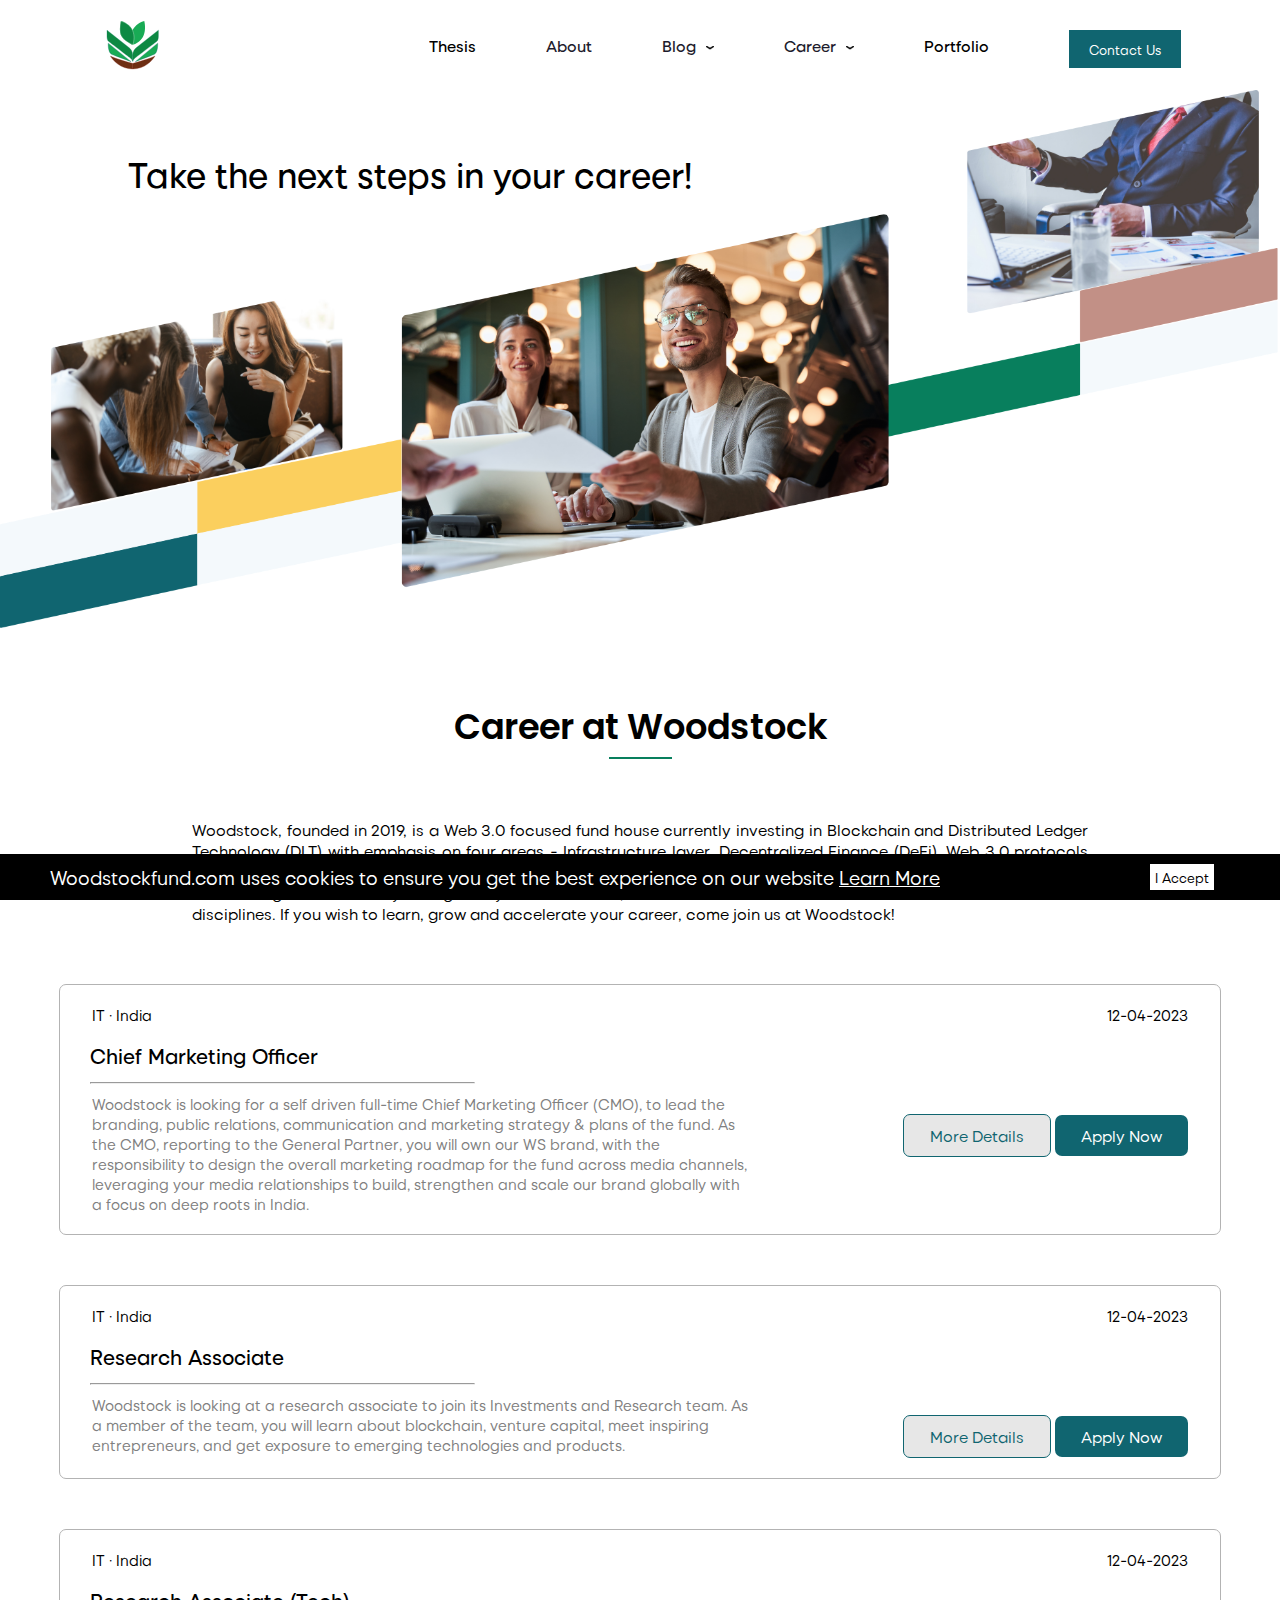
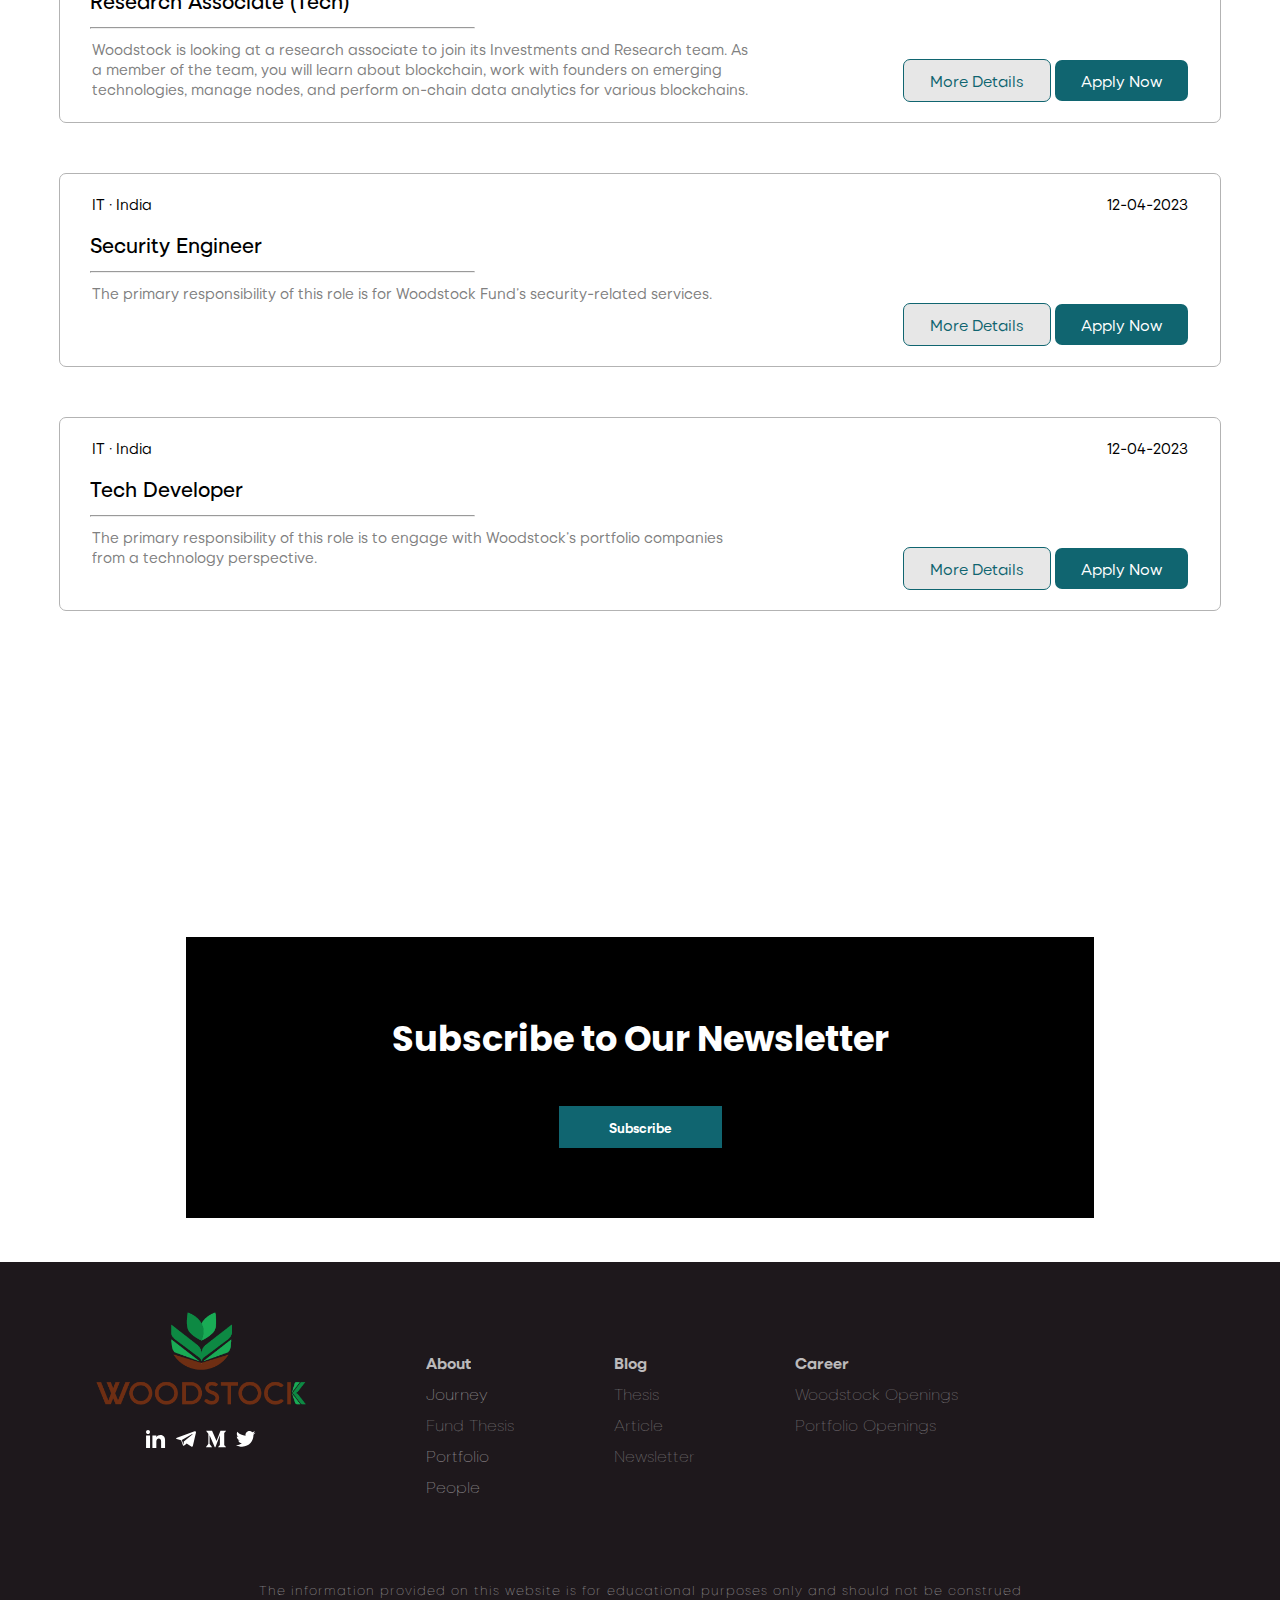
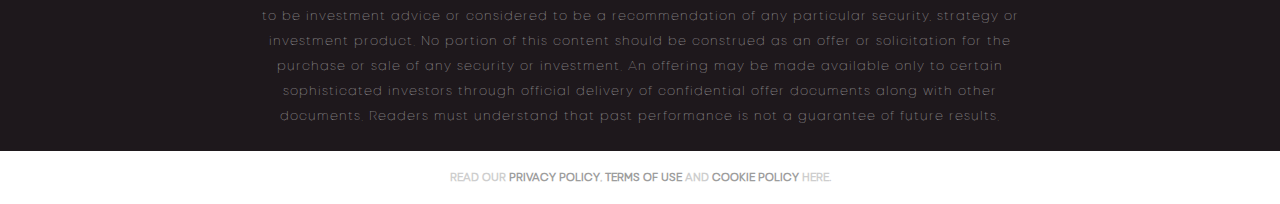
==== commit d8b37fcb: "live" ====
--- a/Career.html
+++ b/Career.html
@@ -827,11 +827,11 @@
                <div>
                   <img id="workstock-quick-logo" src="./assets/Logos/brand.png"></img>
                   <div class="social-icons">
-                     <a href="https://www.linkedin.com/company/woodstock-fund/"><img
+                     <a href="https://www.linkedin.com/company/woodstock-fund/" target="_blank"><img
                            src="./assets/Images/k4.svg"></img></a>
-                     <a href="https://t.me/woodstockfund"><img src="./assets/Images/k2.svg"></img></a>
-                     <a href="https://woodstockfund.medium.com/"><img src="./assets/Images/k3.svg"></img></a>
-                     <a href="https://twitter.com/Woodstockfund"><img src="./assets/Images/k1.svg"></img></a>
+                     <a href="https://t.me/woodstockfund" target="_blank"><img src="./assets/Images/k2.svg"></img></a>
+                     <a href="https://woodstockfund.medium.com/" target="_blank"><img src="./assets/Images/k3.svg"></img></a>
+                     <a href="https://twitter.com/Woodstockfund" target="_blank"><img src="./assets/Images/k1.svg"></img></a>
                   </div>
                </div>
             </div>
@@ -841,7 +841,7 @@
                   <li onclick="ourOrigin(2)">Journey</li>
                   <li><a href="https://studiorawcanvas.com/fund-thesis/">Fund Thesis</a></li>
                   <li onclick="ourOrigin(3)">Portfolio</li>
-                  <li onclick="ourOrigin(4)">Team</li>
+                  <li onclick="ourOrigin(4)">People</li>
                </ul>
             </div>
             <div class="quick-link-boxes">
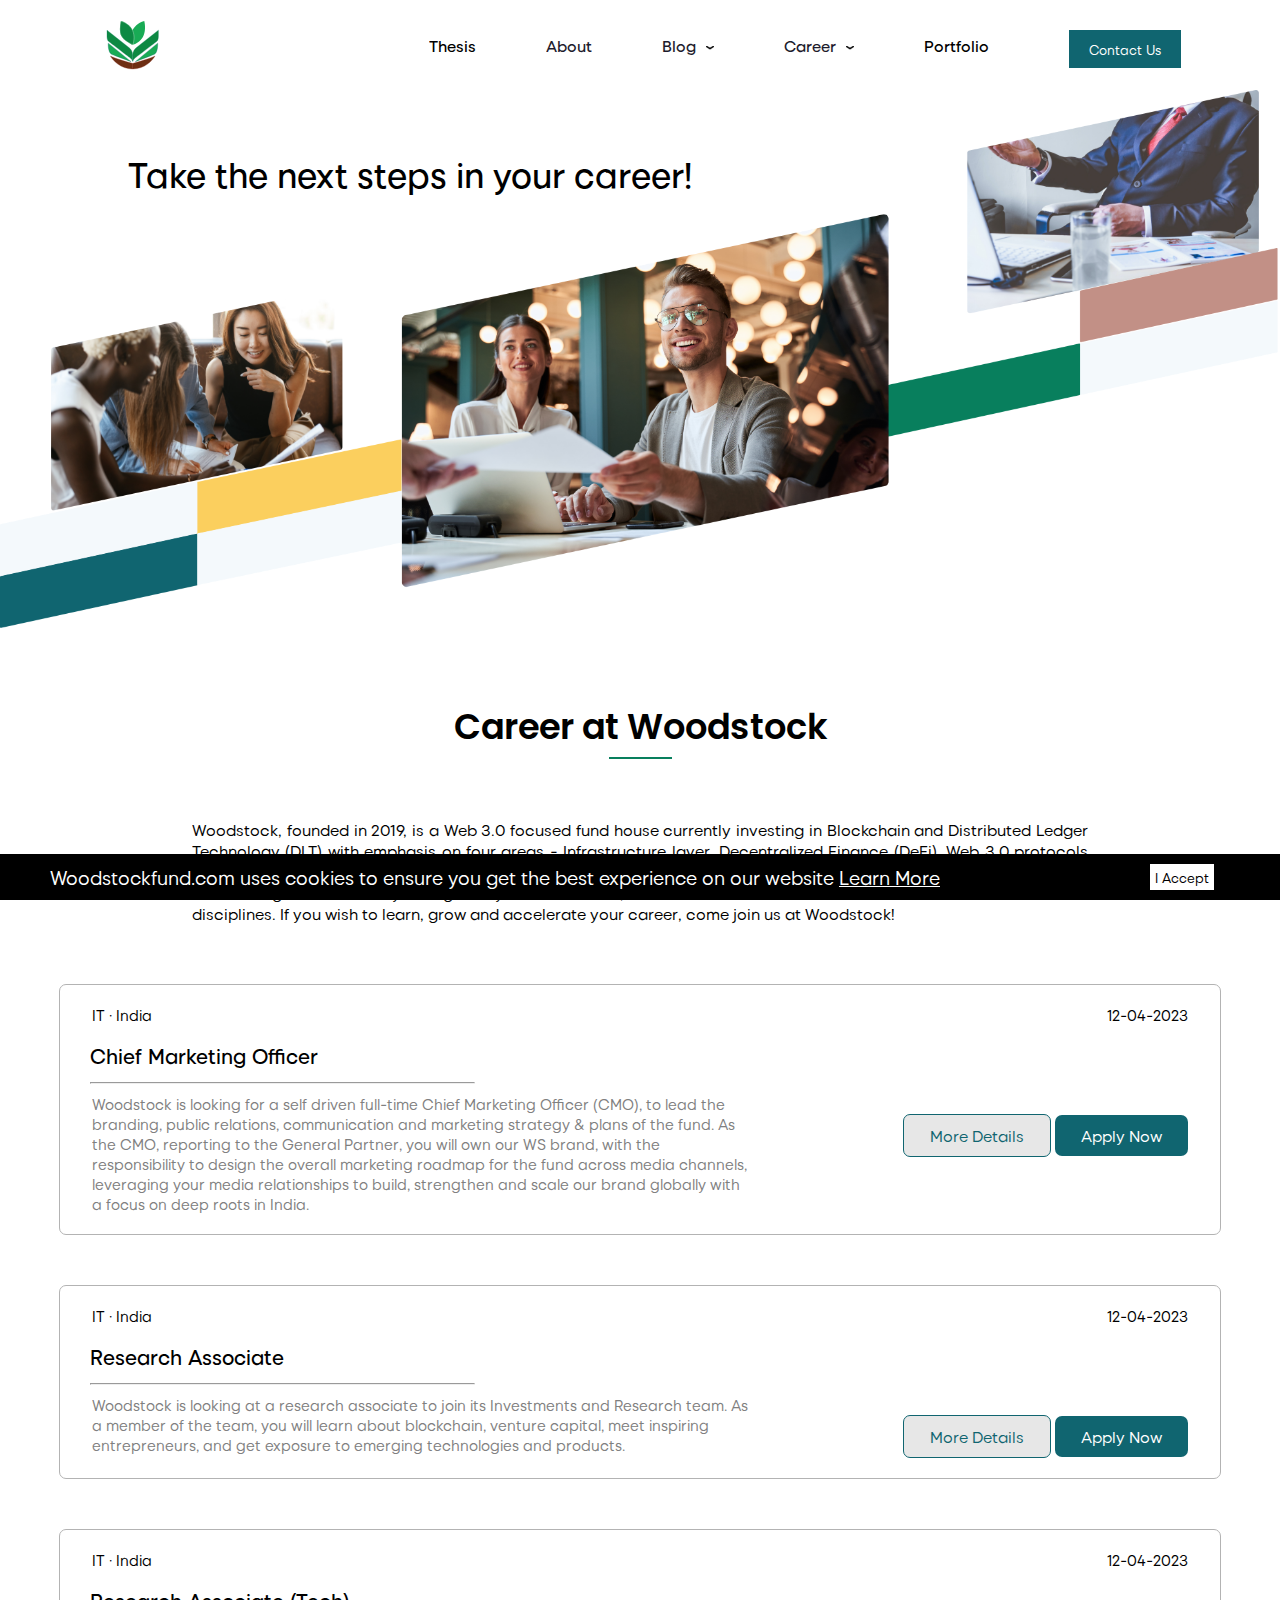
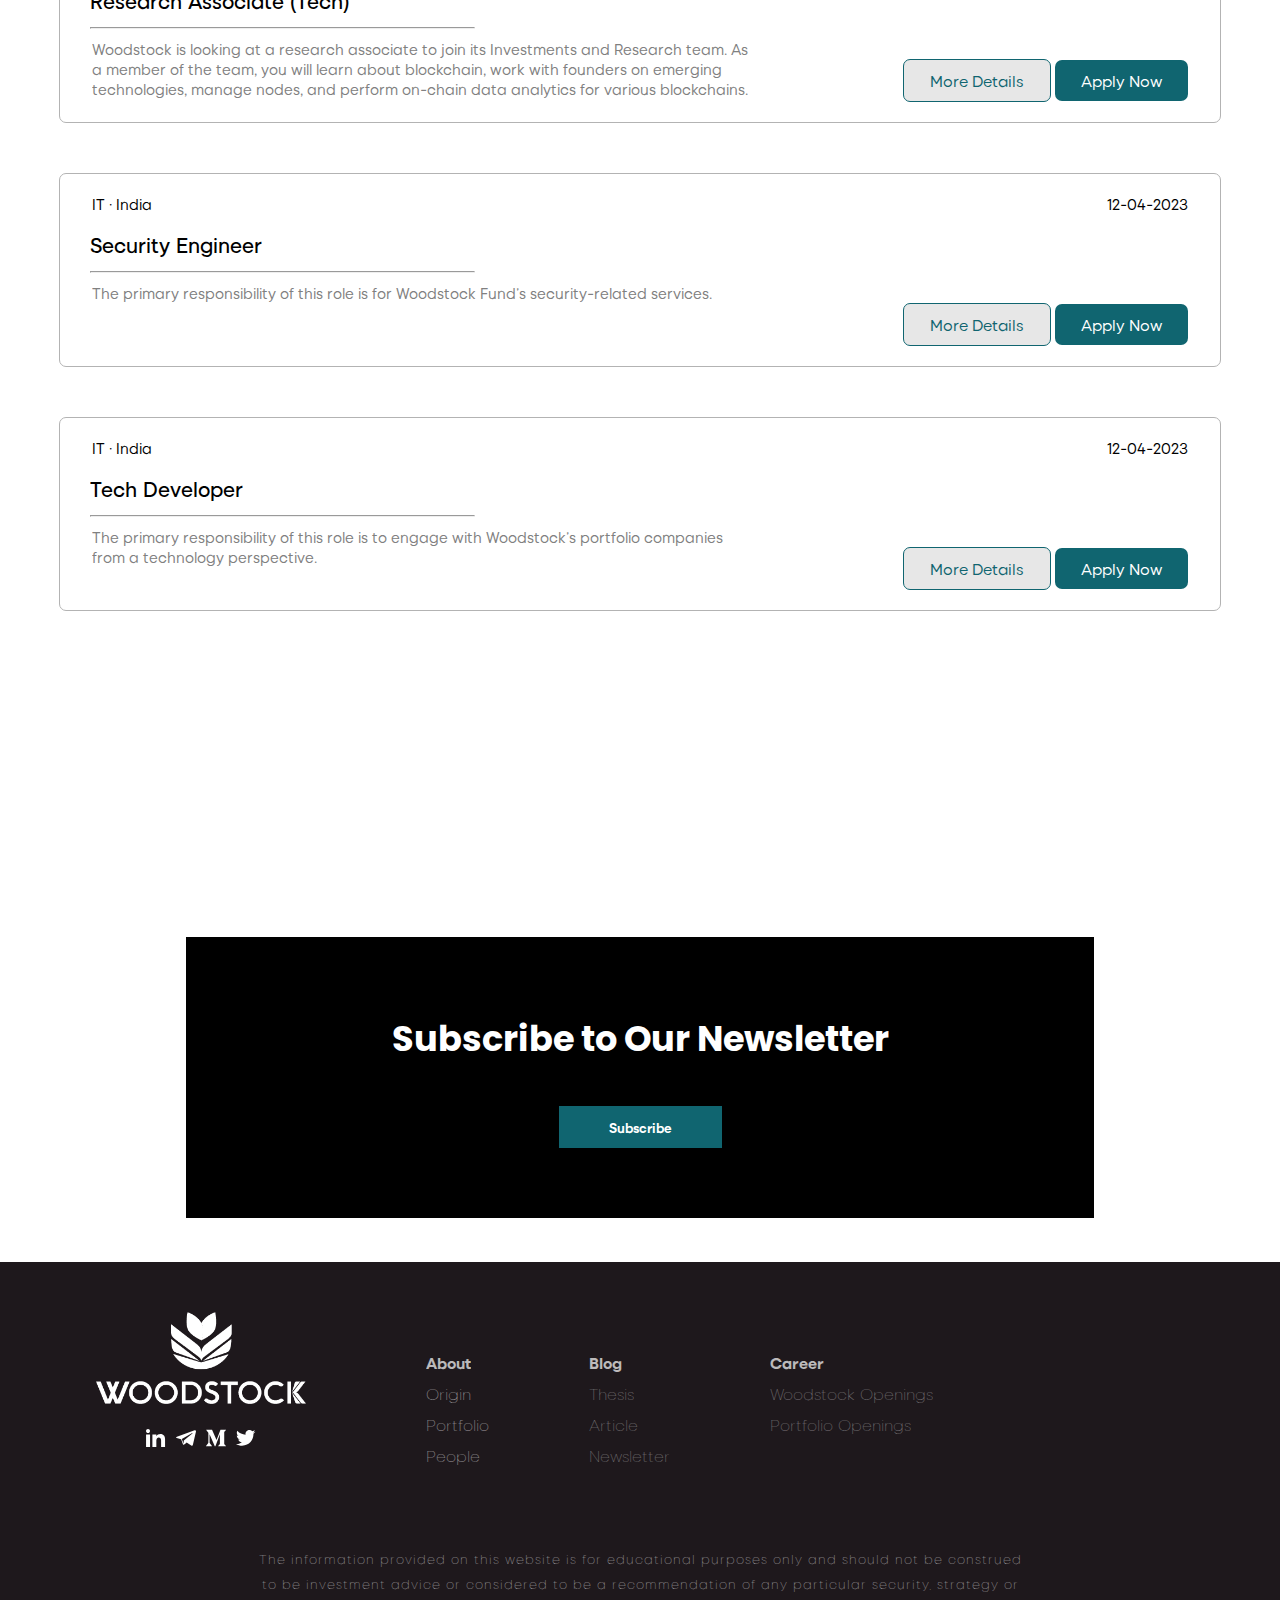
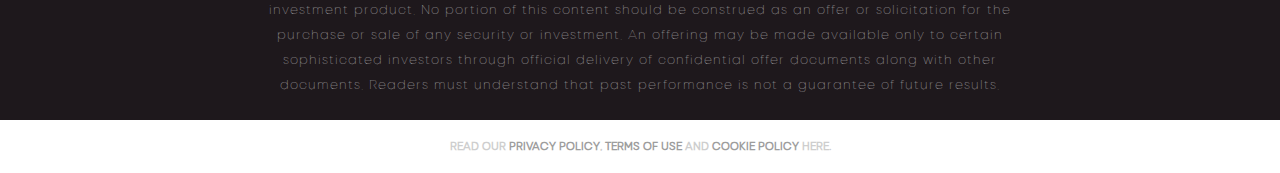
==== commit 5f07f844: "all done" ====
--- a/Career.html
+++ b/Career.html
@@ -838,8 +838,8 @@
             <div id="one-link" class="quick-link-boxes">
                <ul>
                   <li id="strong">About</li>
-                  <li onclick="ourOrigin(2)">Journey</li>
-                  <li><a href="https://studiorawcanvas.com/fund-thesis/">Fund Thesis</a></li>
+                  <li onclick="ourOrigin(2)">Origin</li>
+                  <!-- <li><a href="https://studiorawcanvas.com/fund-thesis/">Fund Thesis</a></li> -->
                   <li onclick="ourOrigin(3)">Portfolio</li>
                   <li onclick="ourOrigin(4)">People</li>
                </ul>
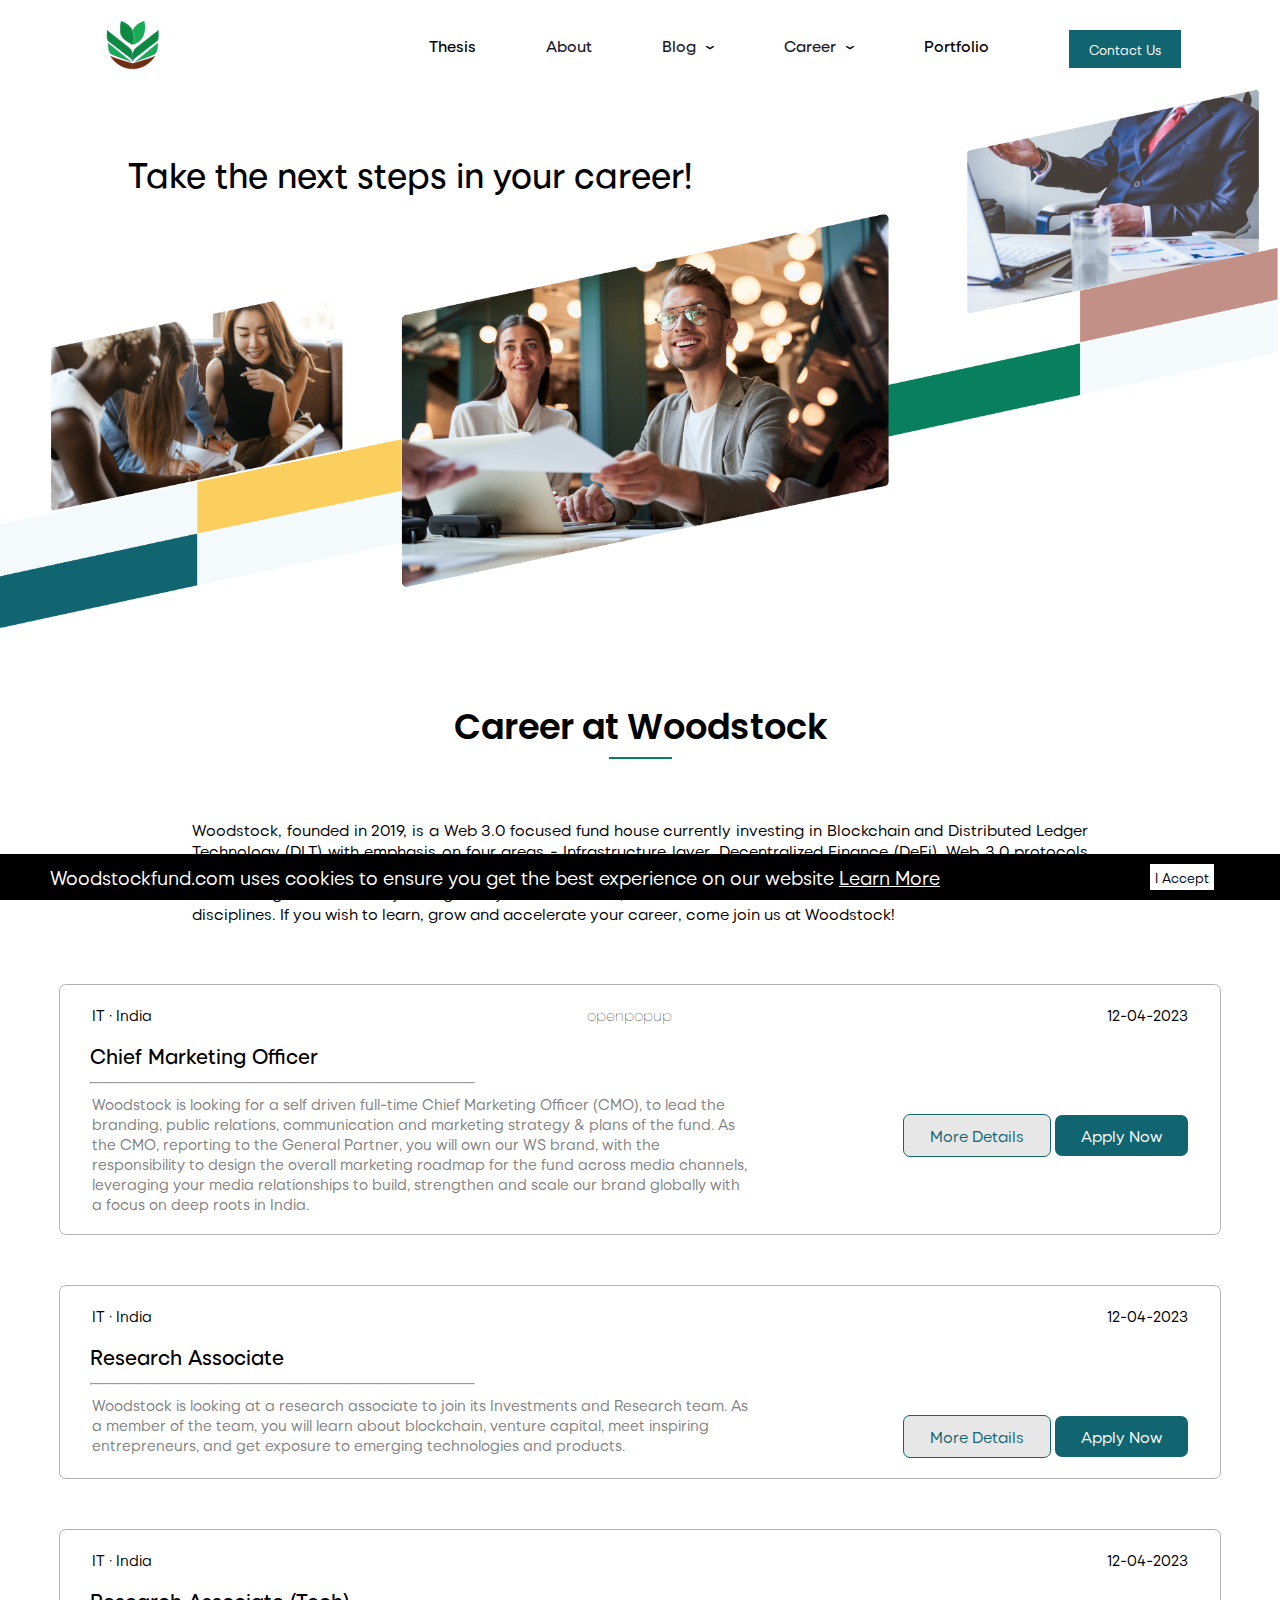
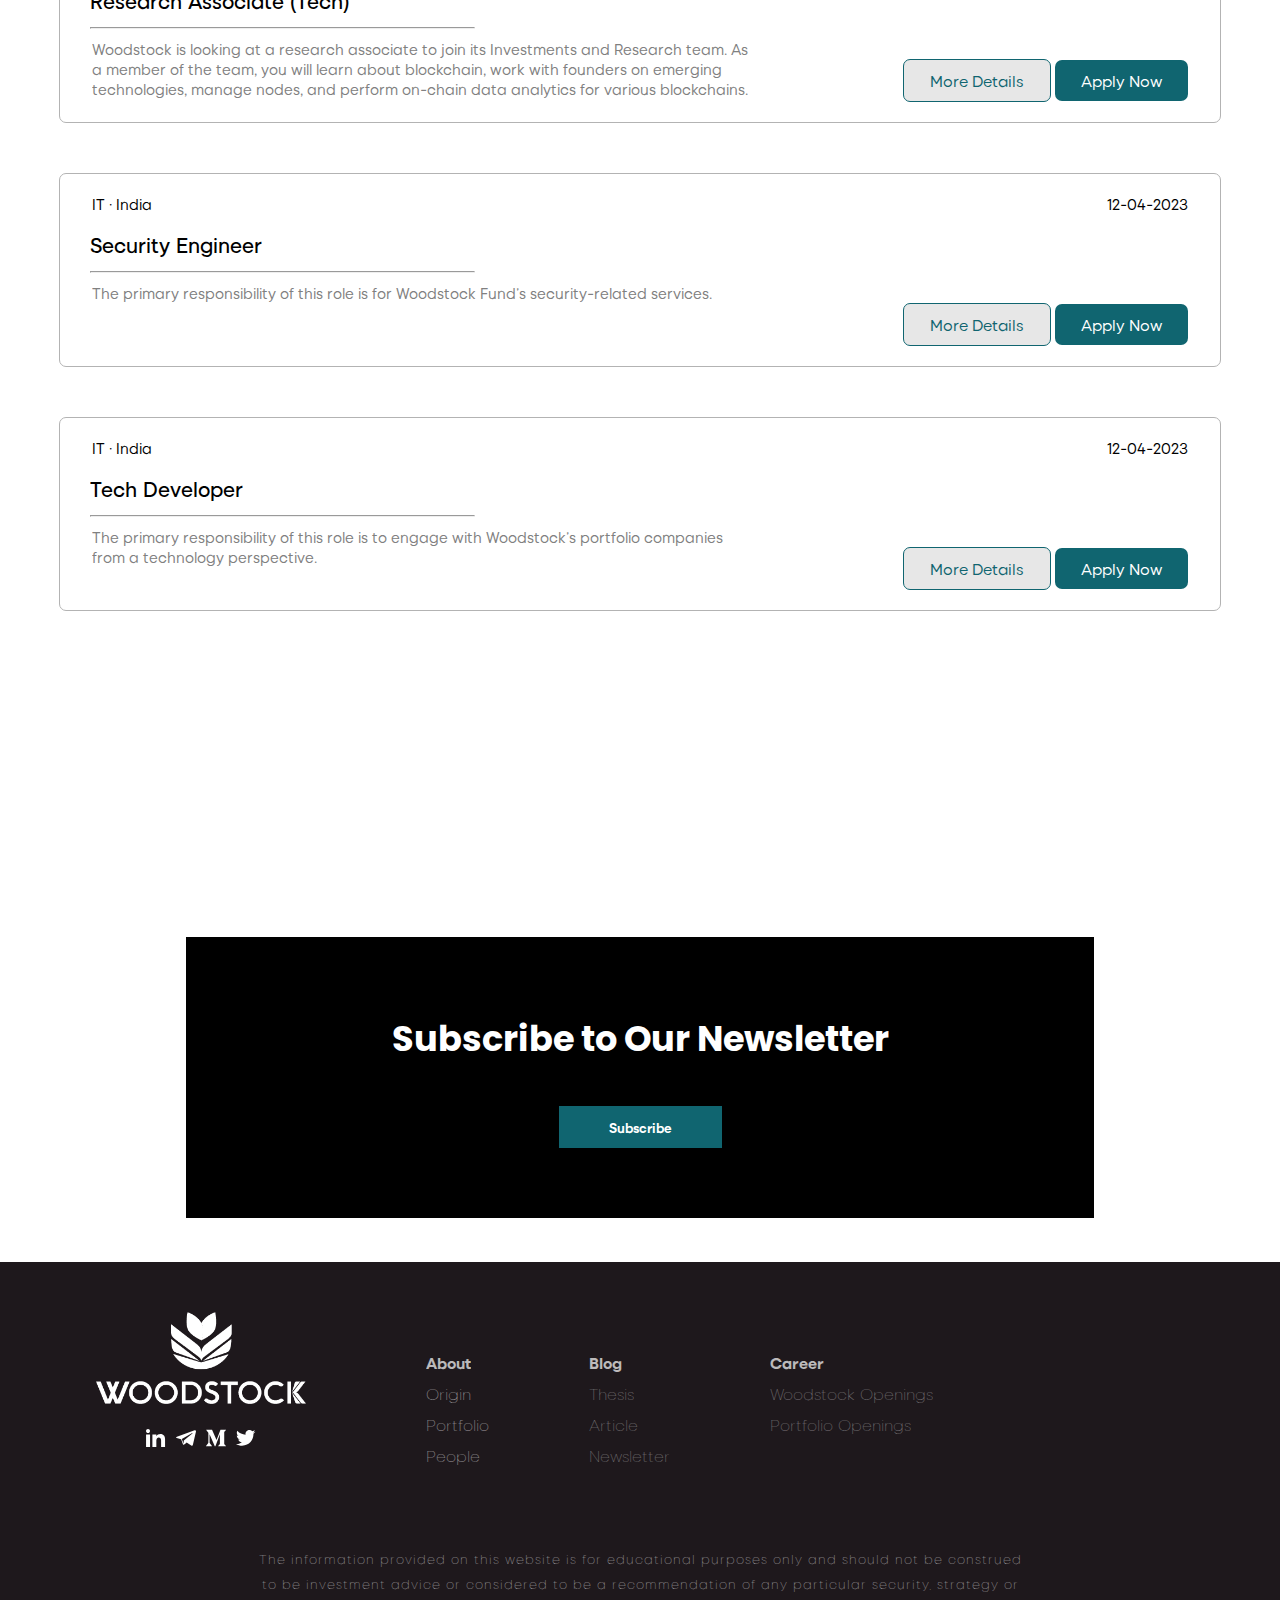
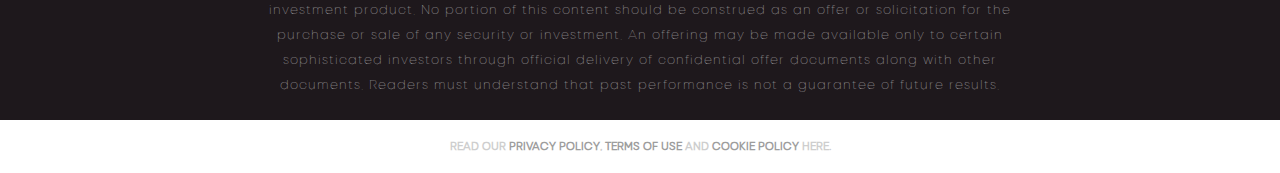
==== commit 4711ed3f: "career apply now form fixed" ====
--- a/Career.html
+++ b/Career.html
@@ -21,7 +21,17 @@
 <body>
 
    
-
+   <div id="apply-id-popup" class="apply-now-btn-pup">
+      <span onclick="closepopup()" class="apply-now-x">X</span>
+      <script charset="utf-8" type="text/javascript" src="//js.hsforms.net/forms/v2.js?pre=1"></script>
+<script>
+  hbspt.forms.create({
+    region: "na1",
+    portalId: "19859707",
+    formId: "416e3d0a-2fb8-458c-b2ff-1b8a1da71794"
+  });
+</script>
+   </div>
 
 
 
@@ -208,7 +218,7 @@
       <div class="portfolio-opening">
          <div class="job-opening-card">
             <div class="job-post-date-time">
-               <div class="job-loc">IT · India</div>
+               <div class="job-loc">IT · India</div>openpopup
                <div class="job-date">12-04-2023</div>
             </div>
             <div class="title-dev">
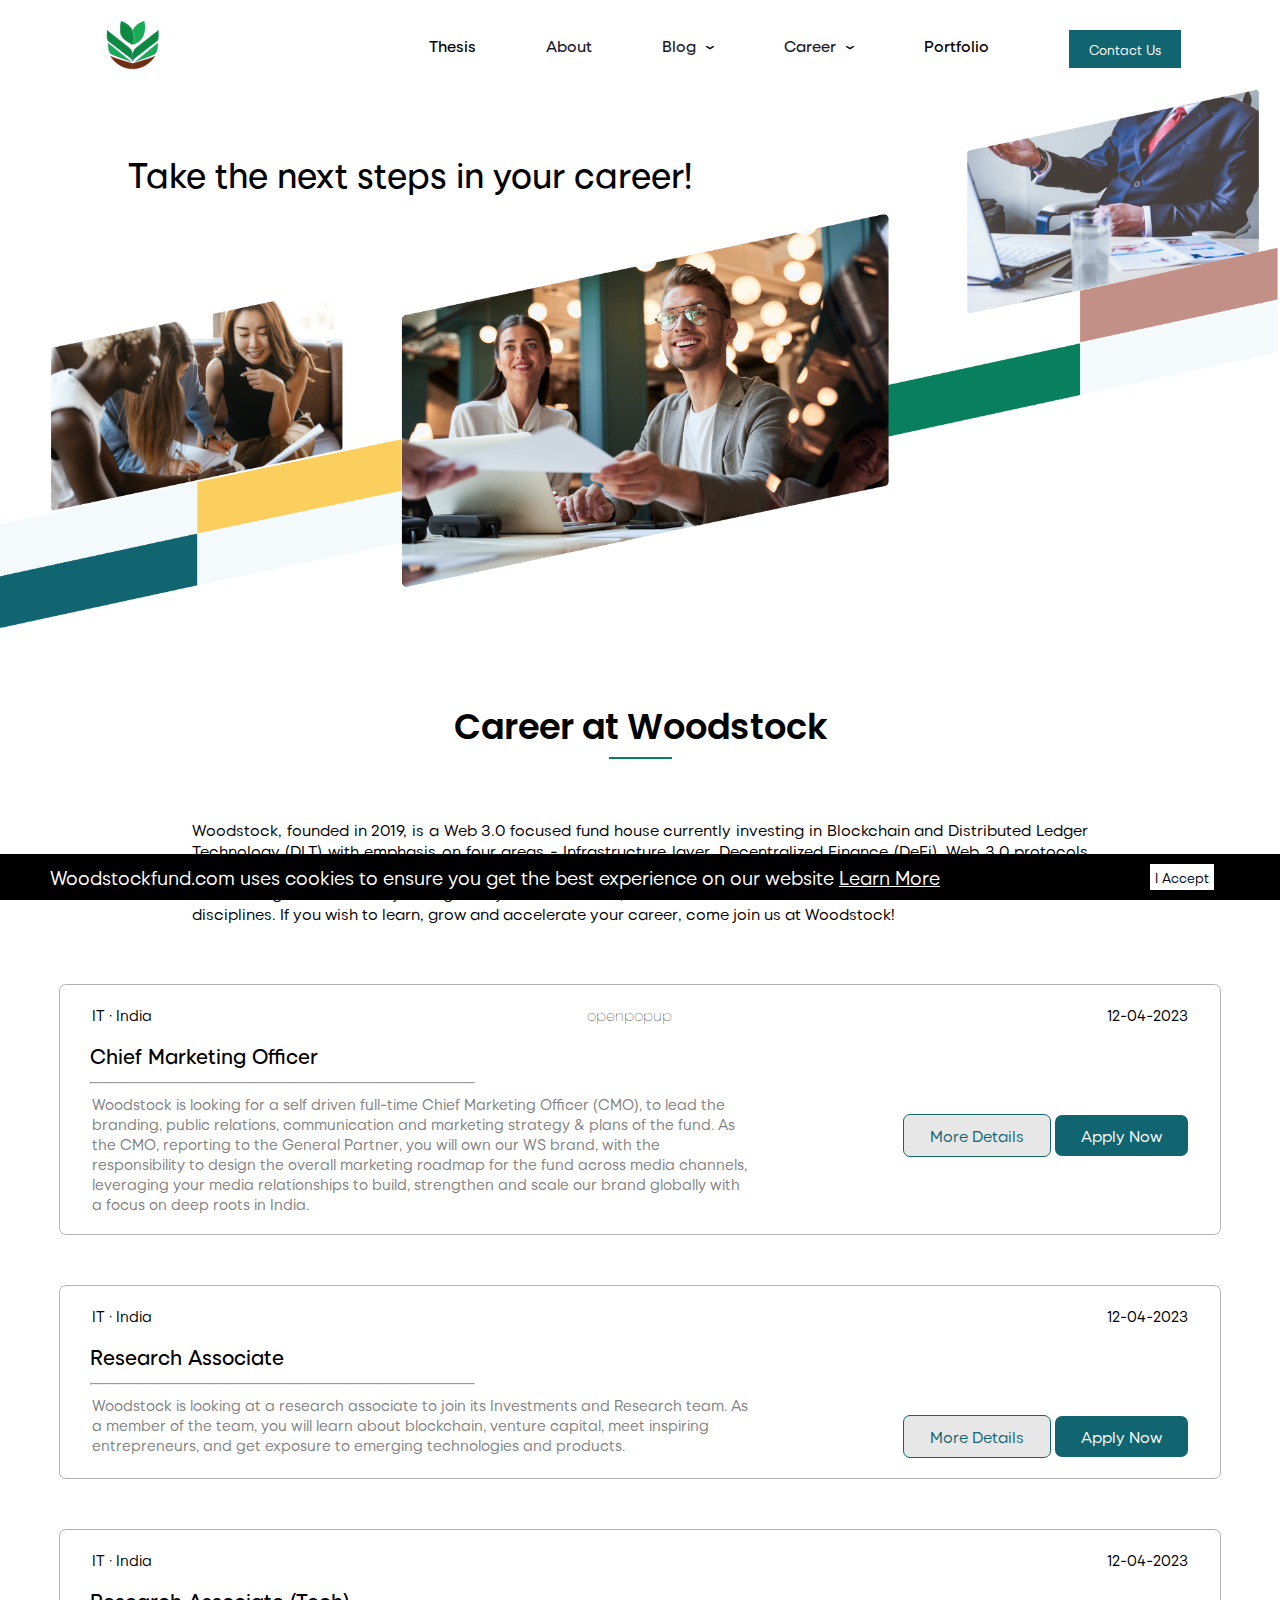
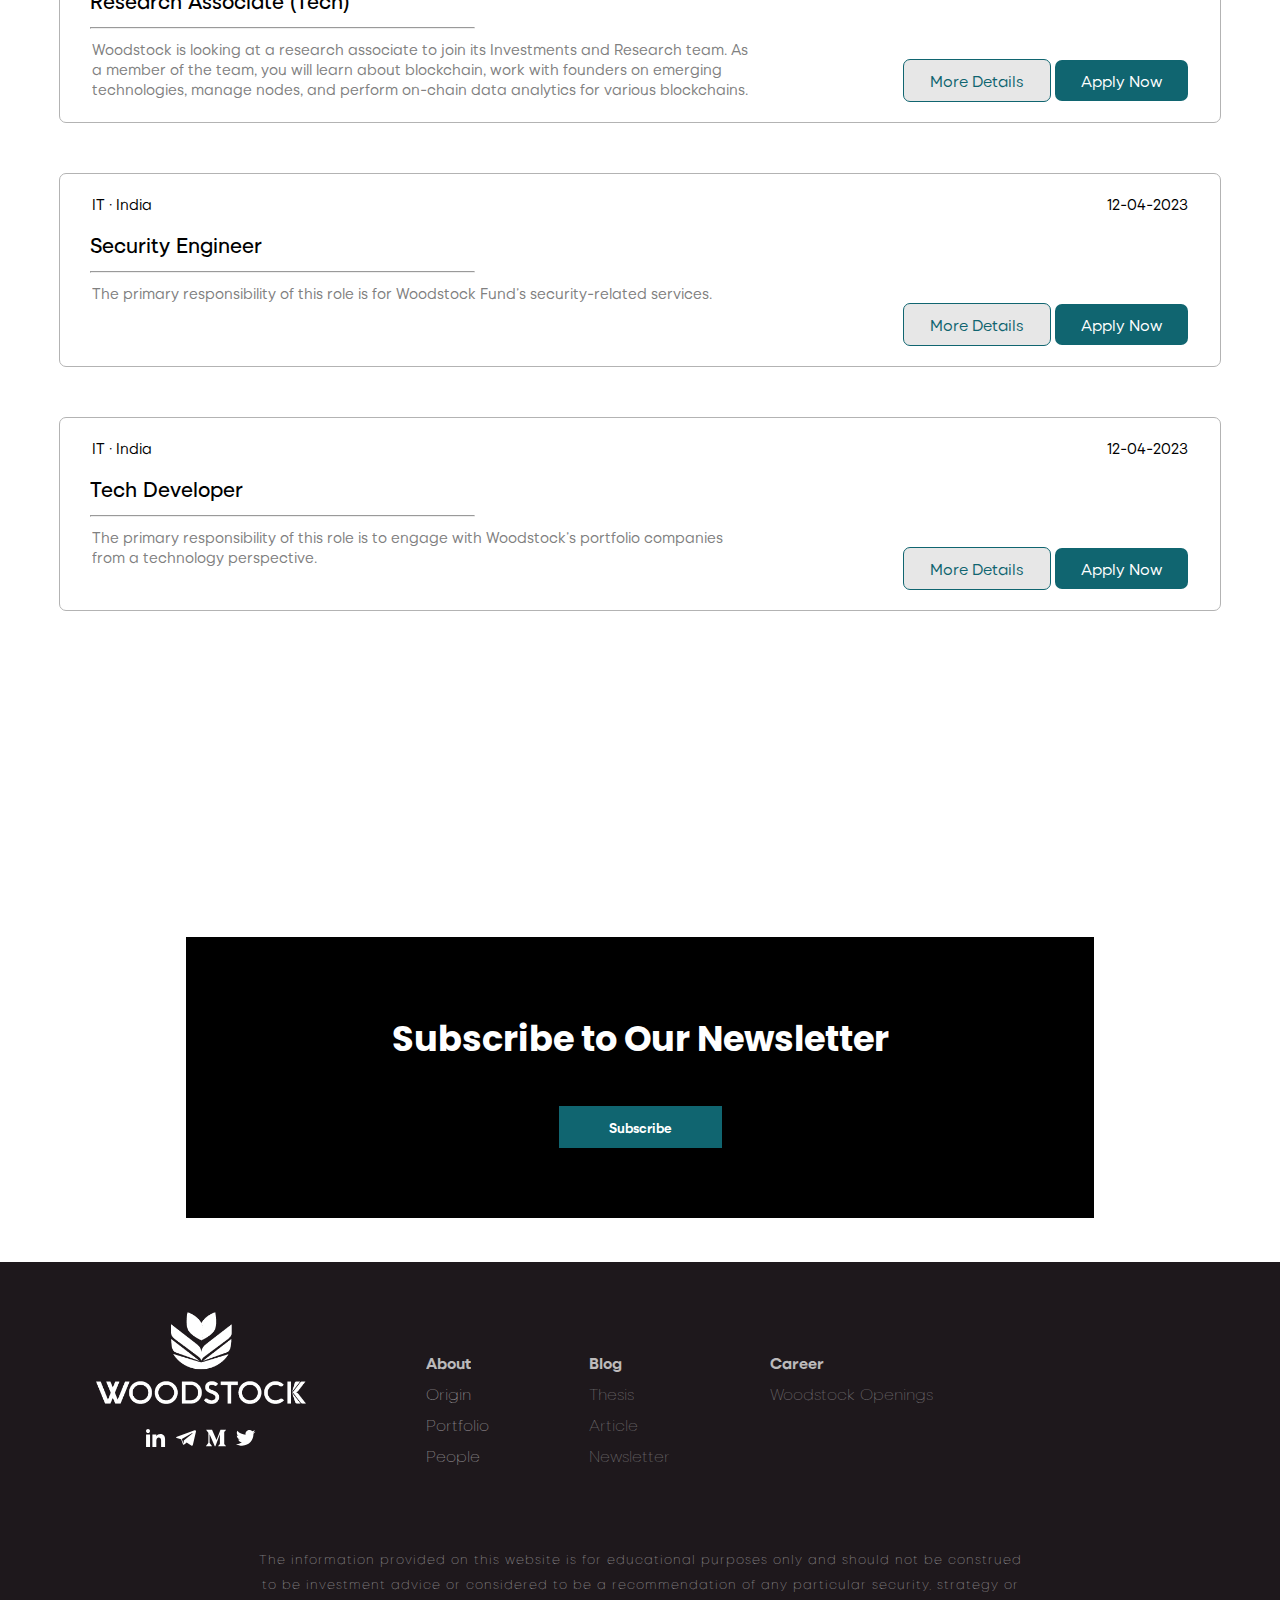
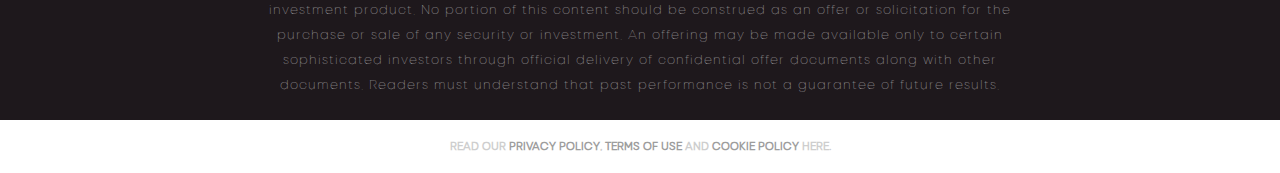
==== commit 7017424a: "all done" ====
--- a/Career.html
+++ b/Career.html
@@ -113,12 +113,12 @@
                         </a>
                         <img id='border-img' style="display:block" src="./assets/Designs/Path 5831.png"></img>
                      </p>
-                     <div class="break-line"></div>
+                     <!-- <div class="break-line"></div>
                      <p id="about-p"> <a style="text-decoration: none;" href="https://jobs.woodstockfund.com/companies"
                            target="_blank">Portfolio
                            Openings</a>
                         <img id='border-img' style="display:block" src="./assets/Designs/Path 5831.png"></img>
-                     </p>
+                     </p> -->
 
                      <!-- <p onclick="ourOrigin(4)">Our Team</p> -->
                   </div>
@@ -866,7 +866,7 @@
                <ul>
                   <li id="strong">Career</li>
                   <li><a href="/Career">Woodstock Openings</a></li>
-                  <li><a href="https://jobs.woodstockfund.com/companies">Portfolio Openings</a></li>
+                  <!-- <li><a href="https://jobs.woodstockfund.com/companies">Portfolio Openings</a></li> -->
                </ul>
             </div>
          </div>
--- a/style.css
+++ b/style.css
@@ -1211,7 +1211,7 @@
 .blog-main:hover>#blog-div {
    visibility: visible;
    opacity: 1;
-   height: 117px;
+   height: 60px;
    overflow: hidden;
    transition-duration: 0.8s;
 }
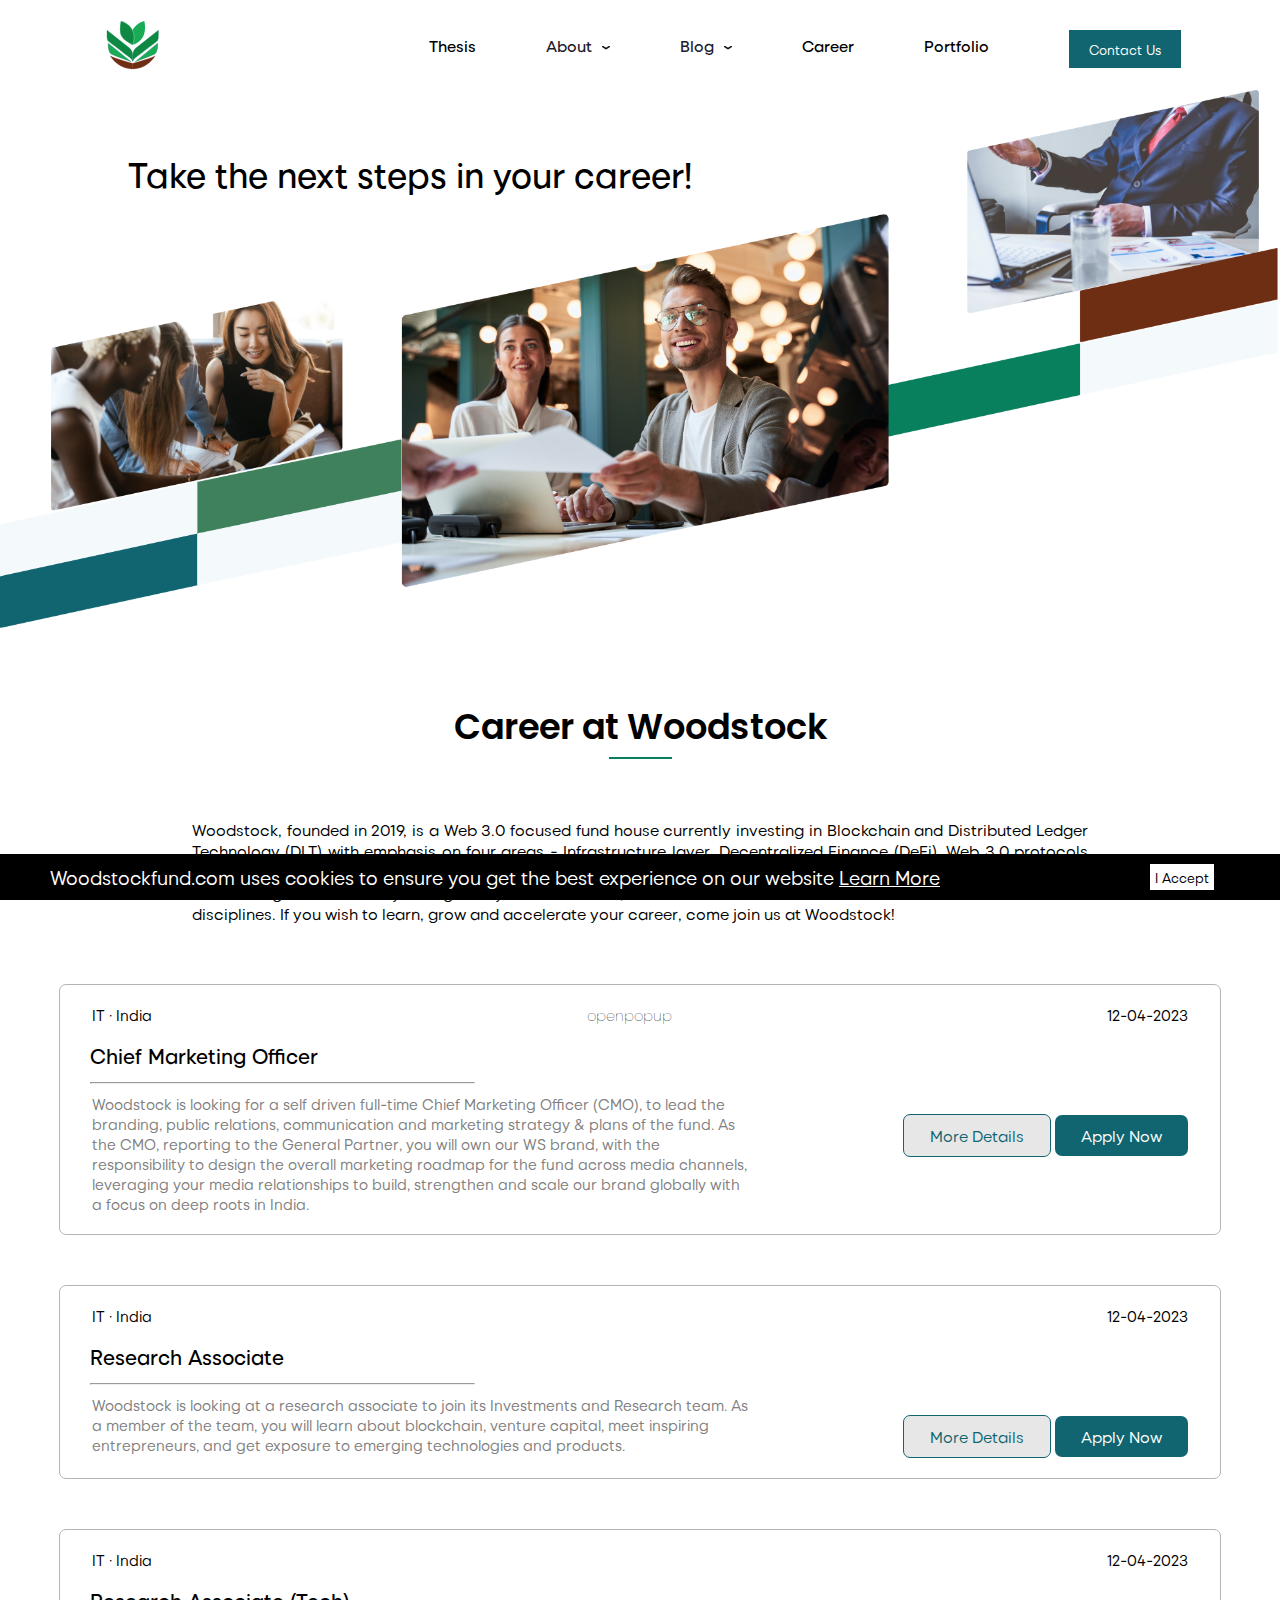
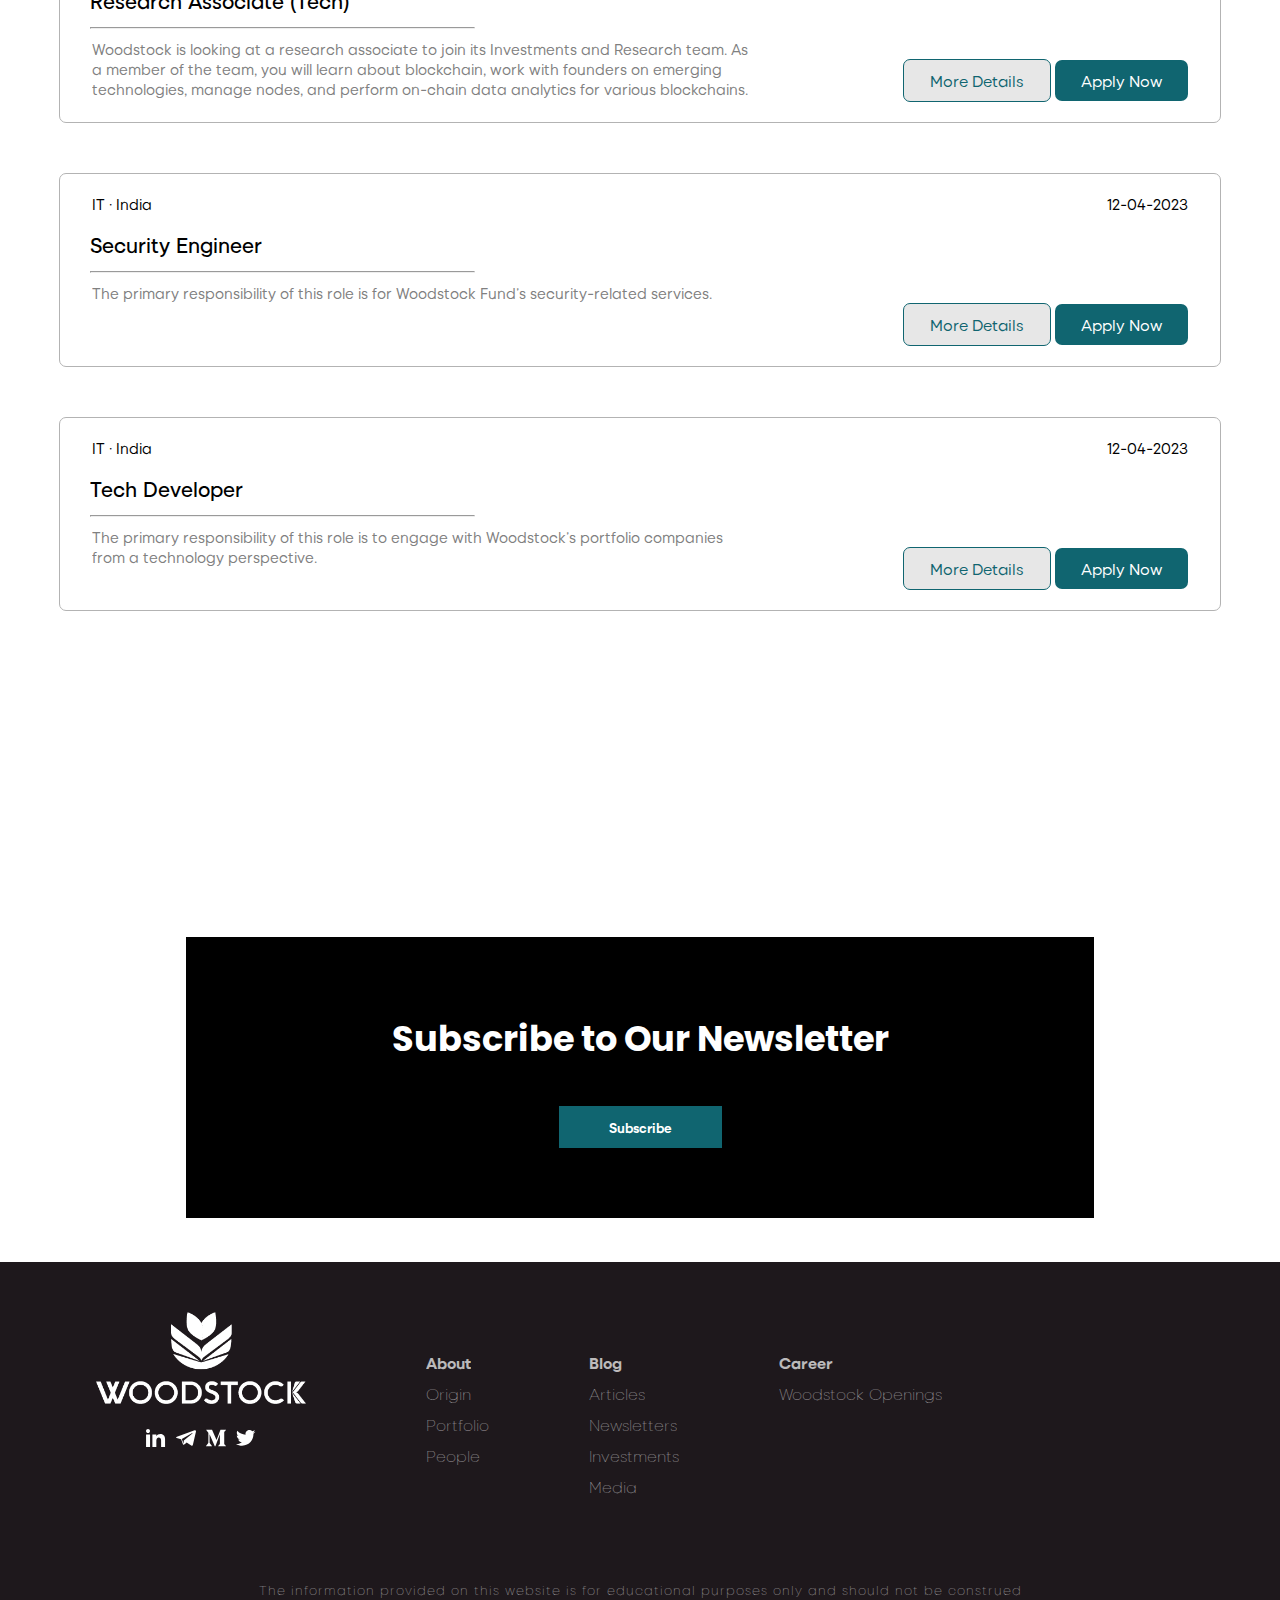
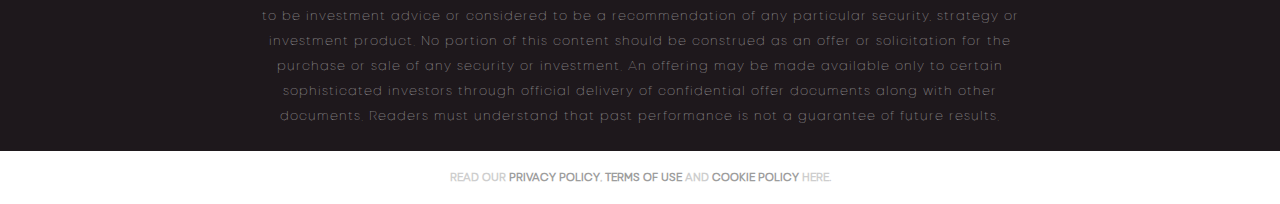
==== commit 81e4631d: "all done" ====
--- a/Career.html
+++ b/Career.html
@@ -59,29 +59,51 @@
          <div class="logo-div">
             <ul class="nav-ul">
                <li><a class="a-text">Thesis</a></li>
-               <li  onclick="window.location='/'" id="about-main">About <span></span>
-                  
-                  
+               <li id="about-main">About<img id="downarrow" src="./assets/Designs/down-arrow.png"><span></span>
+                  
+                  <div id="about-div" class="about-div">
+
+
+                    
+                     <p id="about-p" onclick="ourOrigin(1)">Origin</p>
+                     <div class="break-line"></div>
+                     <p id="about-p">Fund Thesis</p>
+                     <div class="break-line"></div>
+                     <!-- <img id='border-img' src="./assets/Designs/Path 5831.png"></img></p>  -->
+                     <p id="about-p" onclick="ourOrigin(3)">Portfolio</p>
+                     <div class="break-line"></div>
+                     <!-- <img id='border-img' src="./assets/Designs/Path 5831.png"></img></p> -->
+                     <p id="about-p" onclick="ourOrigin(4)">People</p>
+                     <!-- <img id='border-img' src="./assets/Designs/Path 5831.png"></img></p> -->
+                  </div> 
                </li>
-               <li class="blog-main" id="about-main">Blog<img id="downarrow" src="./assets/Designs/down-arrow.png">
-                  <span></span>
-                  <!-- <img style="margin:auto;display: block;width: 30px;height: 2px;position: relative;right: 17px;" src="./assets/Images/Rectangle 1421.png"></img> -->
+               <li id="about-main">Blog<img id="downarrow" src="./assets/Designs/down-arrow.png"><span></span>
+                  
+                  <div id="about-div" class="about-div">
+
+
+                    
+                     <p id="about-p">Articles</p>
+                     <div class="break-line"></div>
+                     <p id="about-p">Newsletters</p>
+                     <div class="break-line"></div>
+                     <!-- <img id='border-img' src="./assets/Designs/Path 5831.png"></img></p>  -->
+                     <p id="about-p">Investments</p>
+                     <div class="break-line"></div>
+                     <!-- <img id='border-img' src="./assets/Designs/Path 5831.png"></img></p> -->
+                     <p id="about-p">Media</p>
+                     <!-- <img id='border-img' src="./assets/Designs/Path 5831.png"></img></p> -->
+                  </div> 
+               </li>
+               <li class="blog-main" id="about-main"><a href="career">Career</a>
+                  <!-- <span></span>
+                  
                   <div id="blog-div" class="about-div">
-                     <p id="about-p"><a style="text-decoration: none;" href="https://studiorawcanvas.com/blog/#thesis"
-                           target="_blank">Thesis </a>
+                     <p id="about-p"><a style="text-decoration: none;" href="Career" target="_blank">Woodstock Openings
+                        </a>
                         <img id='border-img' style="display:block" src="./assets/Designs/Path 5831.png"></img>
                      </p>
-                     <div class="break-line"></div>
-                     <p id="about-p"> <a style="text-decoration: none;"
-                           href="https://studiorawcanvas.com/blog/#article1" target="_blank">Article</a>
-                        <img id='border-img' style="display:block" src="./assets/Designs/Path 5831.png"></img>
-                     </p>
-                     <div class="break-line"></div>
-                     <p id="about-p"> <a style="text-decoration: none;" href="https://studiorawcanvas.com/blog"
-                           target="_blank">Newsletter</a>
-                        <img id='border-img' style="display:block" src="./assets/Designs/Path 5831.png"></img>
-                     </p>
-                     <!-- <p onclick="ourOrigin(4)">Our Team</p> -->
+                     
                   </div>
                   <script>
                      function showBlog() {
@@ -90,47 +112,9 @@
                      function hideBlog() {
                         document.getElementById('blog-div').style.display = 'none';
                      }
-                     window.onload(checkcook());
-                     function checkcook() {
-                        let cookie = localStorage.getItem('accept');
-                        if (cookie == 'yes') {
-                           document.getElementById('btn-cookies').style.display = 'none';
-                        }
-                        console.log(cookie);
-                     }
-                     function controlcoo() {
-                        localStorage.setItem('accept', 'yes');
-                        document.getElementById('btn-cookies').style.display = 'none';
-
-                     }
-                  </script>
+                  </script> -->
                </li>
-               <li class="blog-main" id="about-main">Career<img id="downarrow" src="./assets/Designs/down-arrow.png">
-                  <span></span>
-                  <!-- <img style="margin:auto;display: block;width: 30px;height: 2px;position: relative;right: 17px;" src="./assets/Images/Rectangle 1421.png"></img> -->
-                  <div id="blog-div" class="about-div">
-                     <p id="about-p"><a style="text-decoration: none;" href="Career" target="_blank">Woodstock Openings
-                        </a>
-                        <img id='border-img' style="display:block" src="./assets/Designs/Path 5831.png"></img>
-                     </p>
-                     <!-- <div class="break-line"></div>
-                     <p id="about-p"> <a style="text-decoration: none;" href="https://jobs.woodstockfund.com/companies"
-                           target="_blank">Portfolio
-                           Openings</a>
-                        <img id='border-img' style="display:block" src="./assets/Designs/Path 5831.png"></img>
-                     </p> -->
-
-                     <!-- <p onclick="ourOrigin(4)">Our Team</p> -->
-                  </div>
-                  <script>
-                     function showBlog() {
-                        document.getElementById('blog-div').style.display = 'block';
-                     }
-                     function hideBlog() {
-                        document.getElementById('blog-div').style.display = 'none';
-                     }
-                  </script>
-               </li>
+              
 
 
                <li><a class="a-text" onclick="ourOrigin(3)">Portfolio</a></li>
@@ -857,9 +841,10 @@
             <div class="quick-link-boxes">
                <ul>
                   <li id="strong">Blog</li>
-                  <li><a href="https://blog.woodstockfund.com/#thesis">Thesis</a></li>
-                  <li><a href="https://blog.woodstockfund.com/#art">Article</a></li>
-                  <li><a href="https://blog.woodstockfund.com/#pdf">Newsletter</a></li>
+                  <li>Articles</li>
+                  <li>Newsletters</li>
+                  <li>Investments</li>
+                  <li>Media</li>
                </ul>
             </div>
             <div class="quick-link-boxes">
--- a/style.css
+++ b/style.css
@@ -3689,4 +3689,23 @@
       width: 100vw;
       margin: auto;
 }
-}+}
+
+#about-main a{
+   text-decoration: none;
+   color: black;
+   font-family: izmir-medium;
+}
+
+.nav-ul li:hover{
+   font-weight: bold;
+   color:#6f3119;
+}
+#about-main a:hover{
+   color: #6f3119;
+}
+.quick-link-boxes ul li a{
+   font-family: 'izmir1';
+   opacity: 1;
+   
+}
